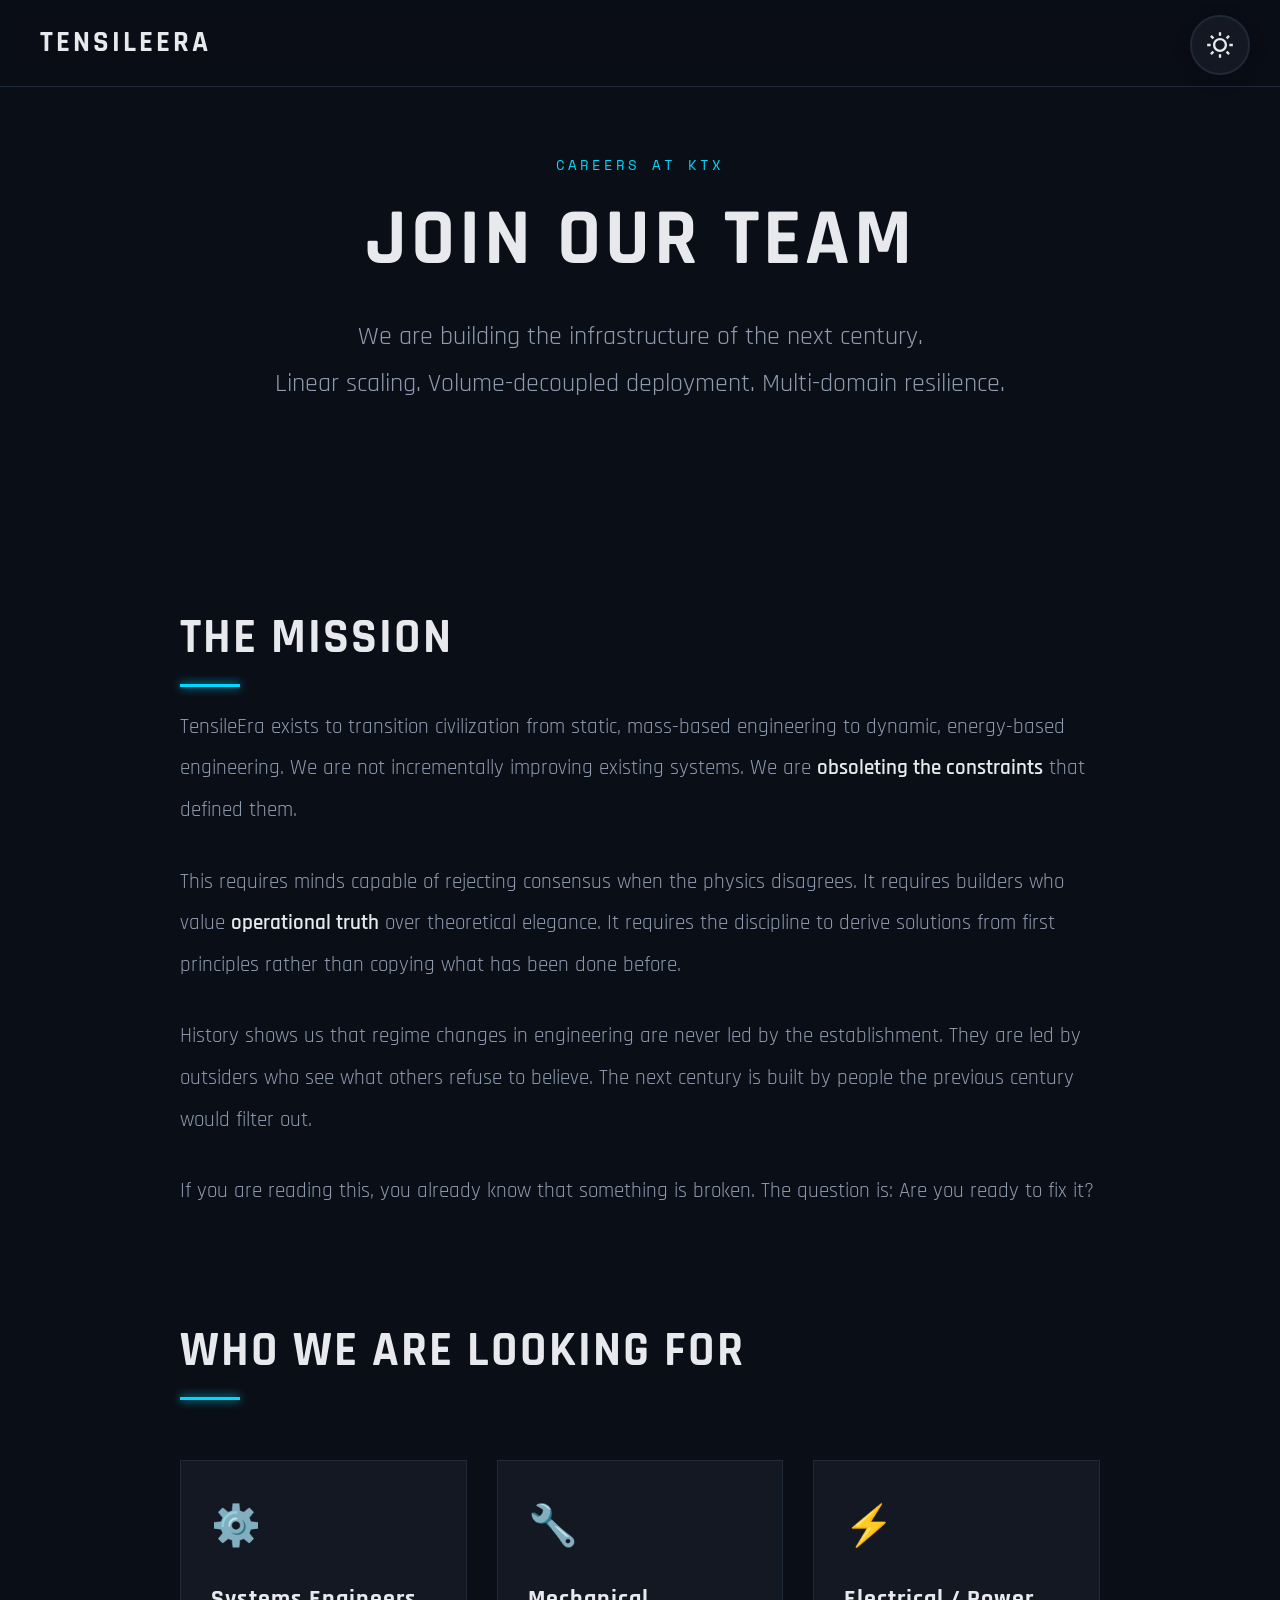
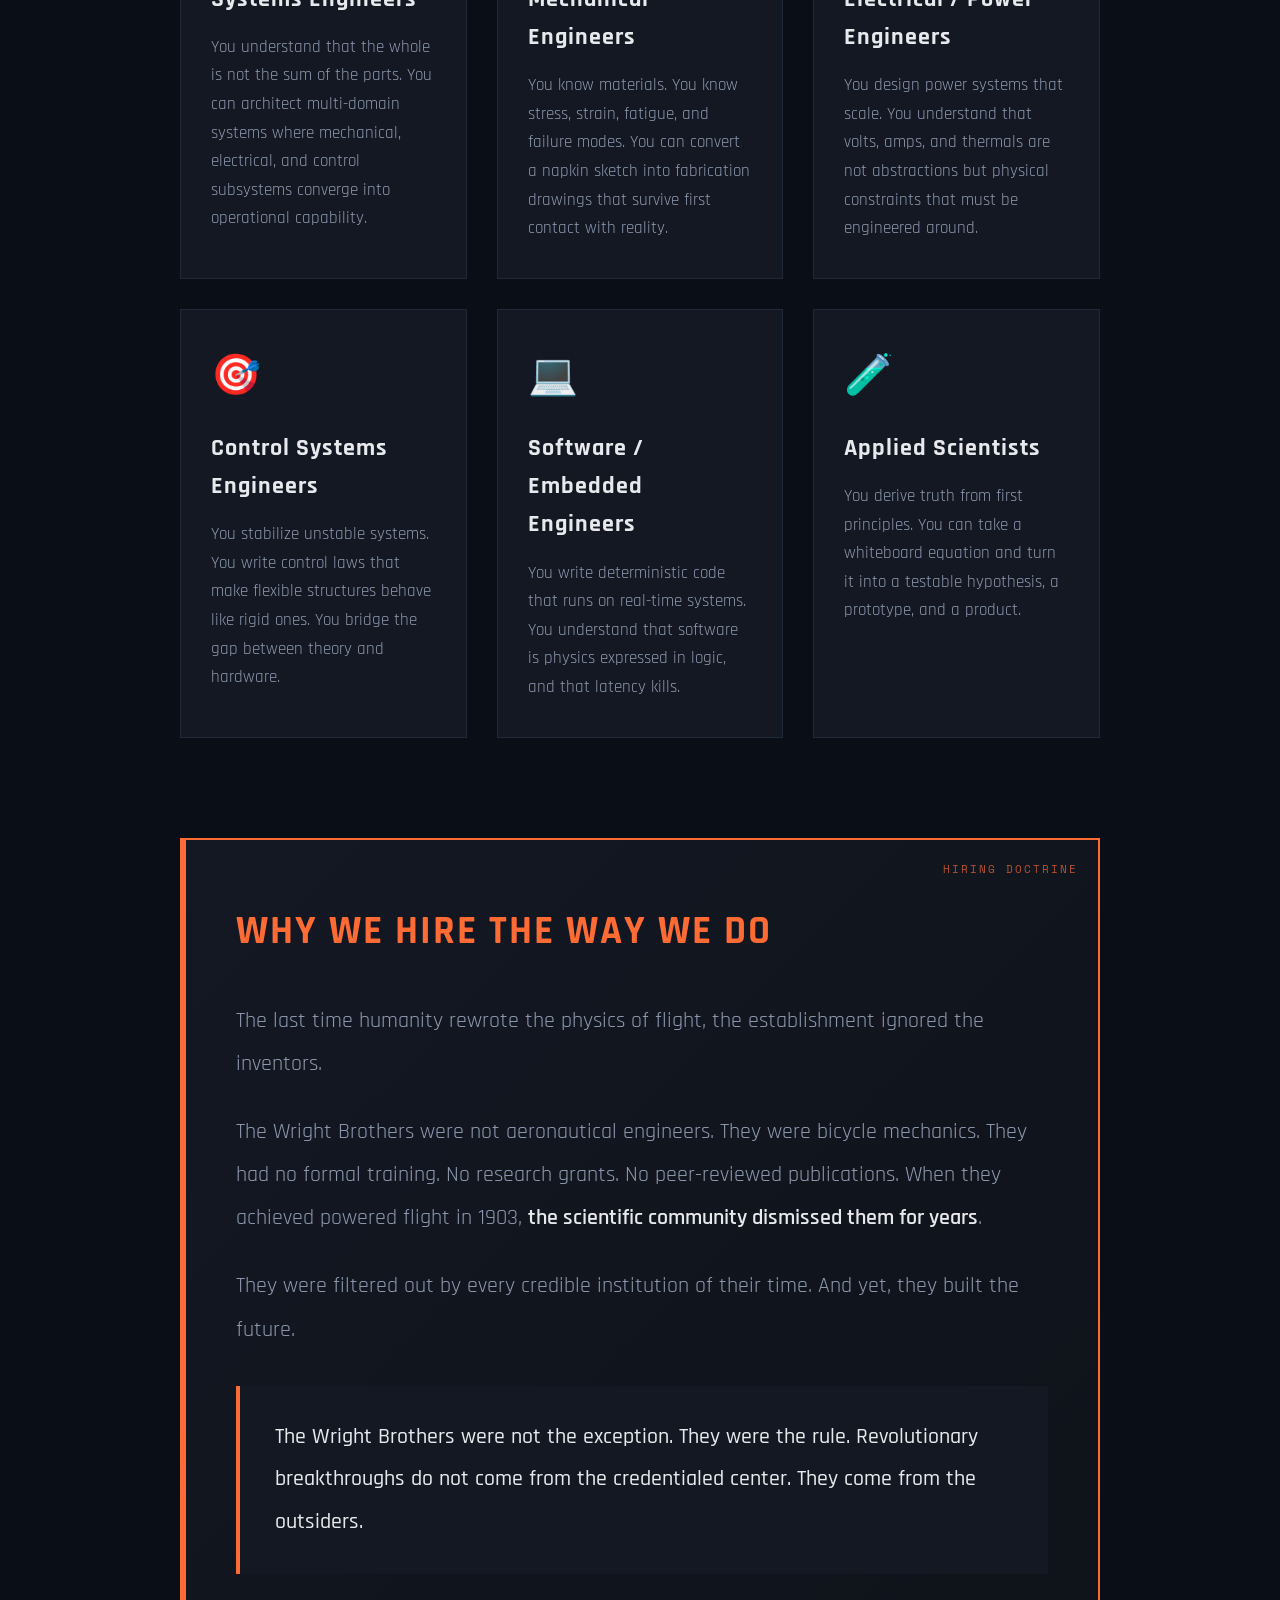
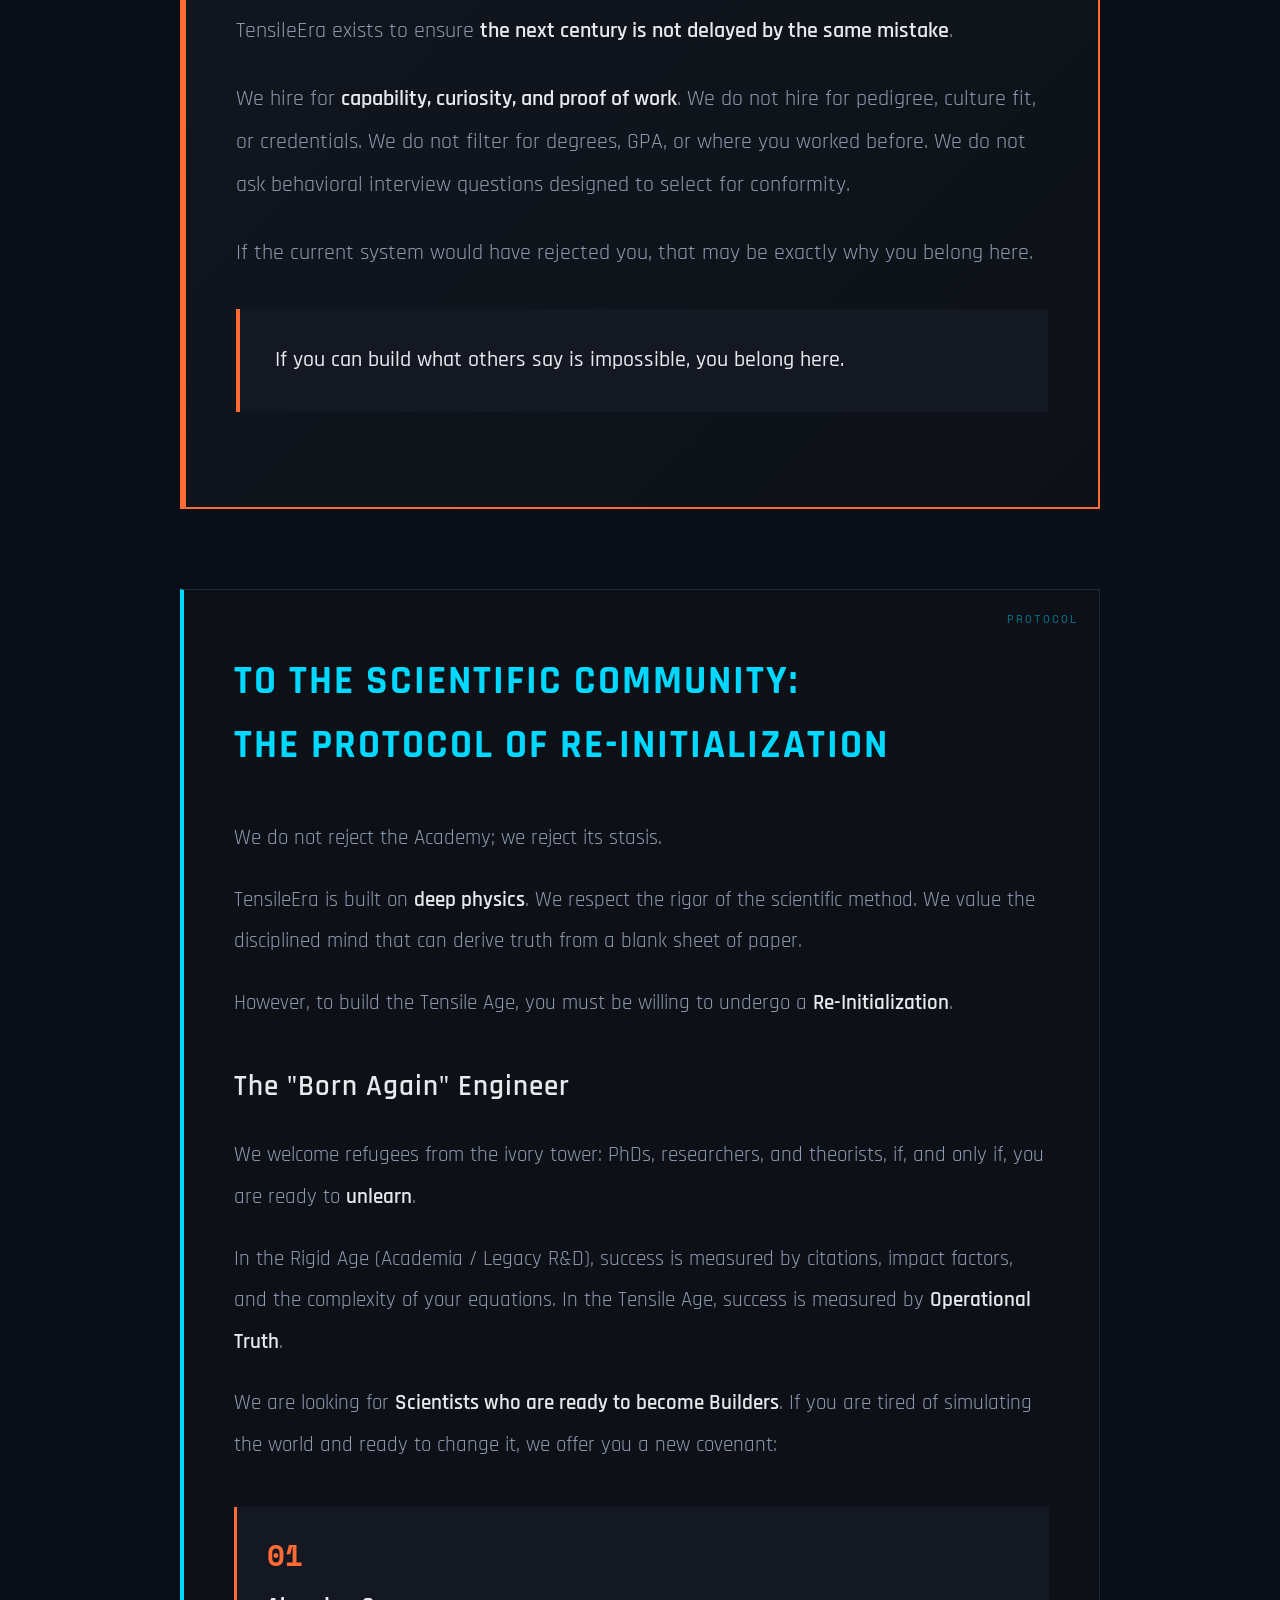
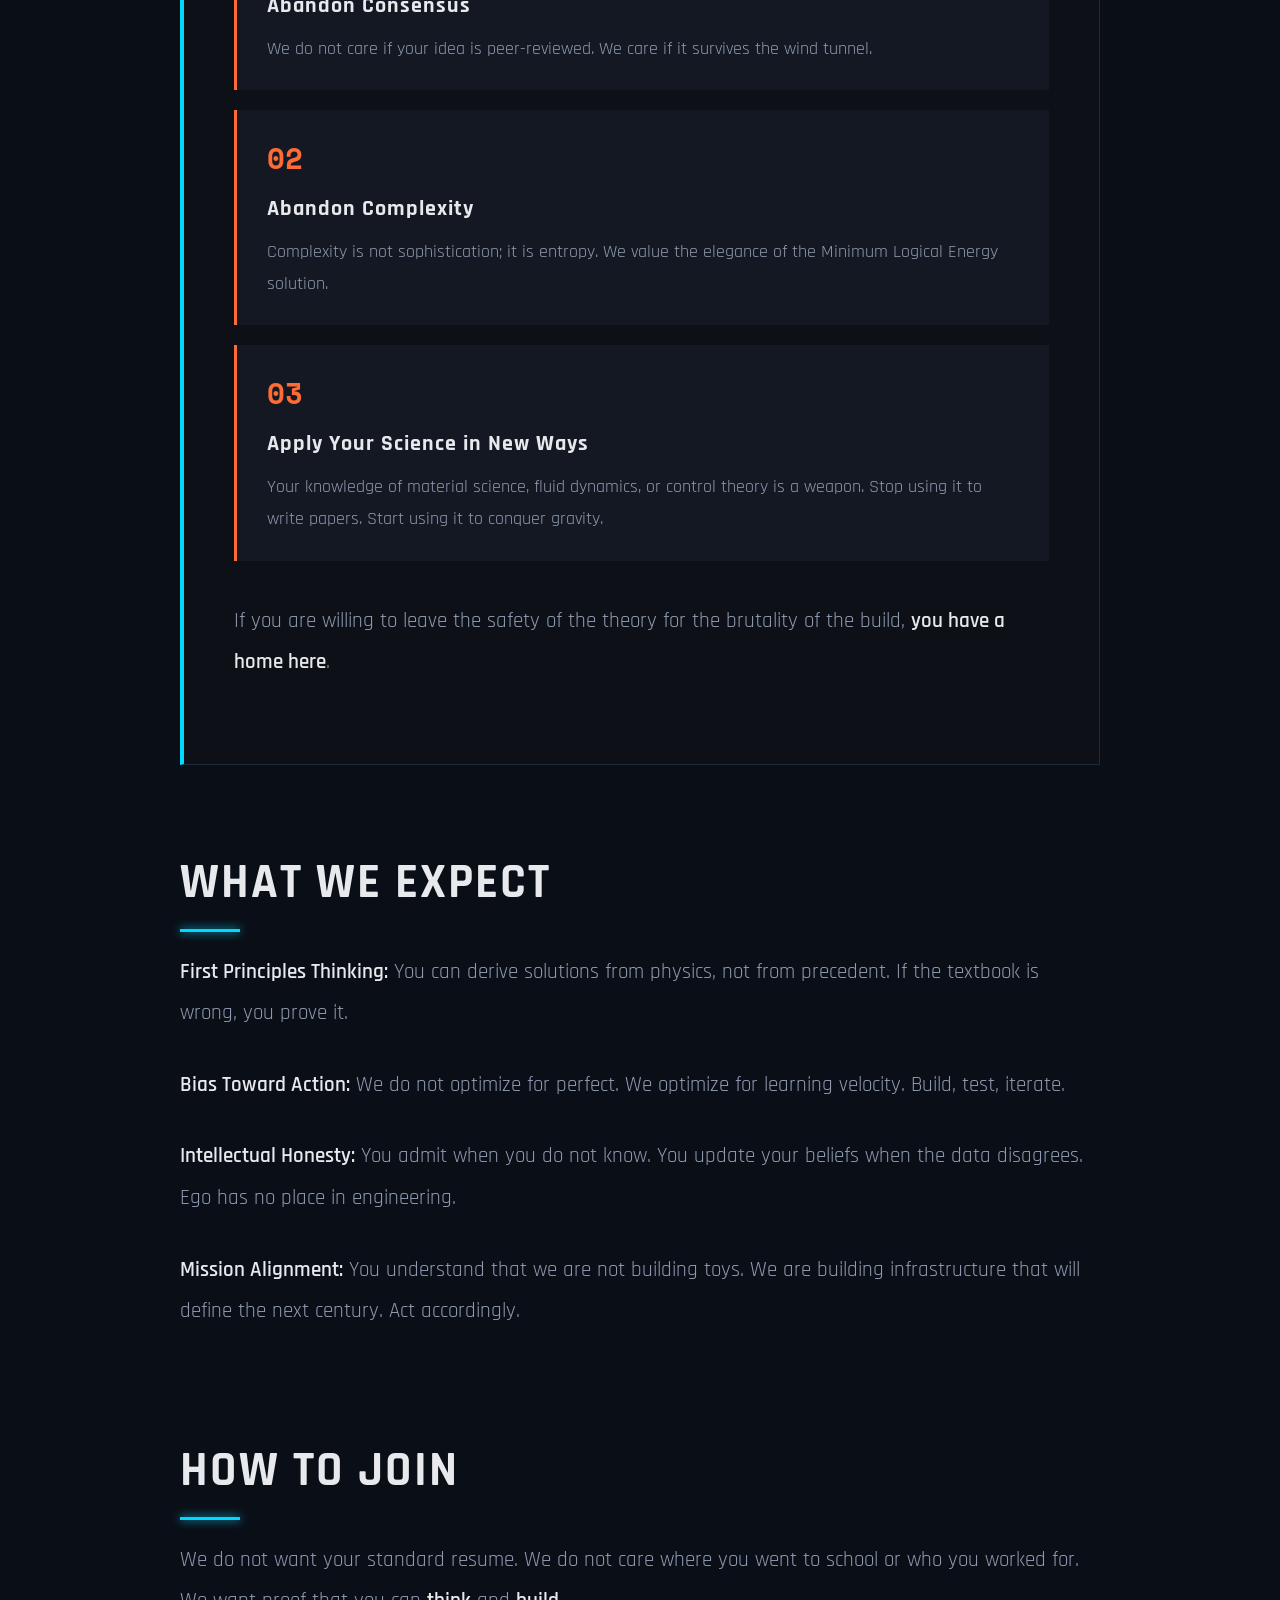
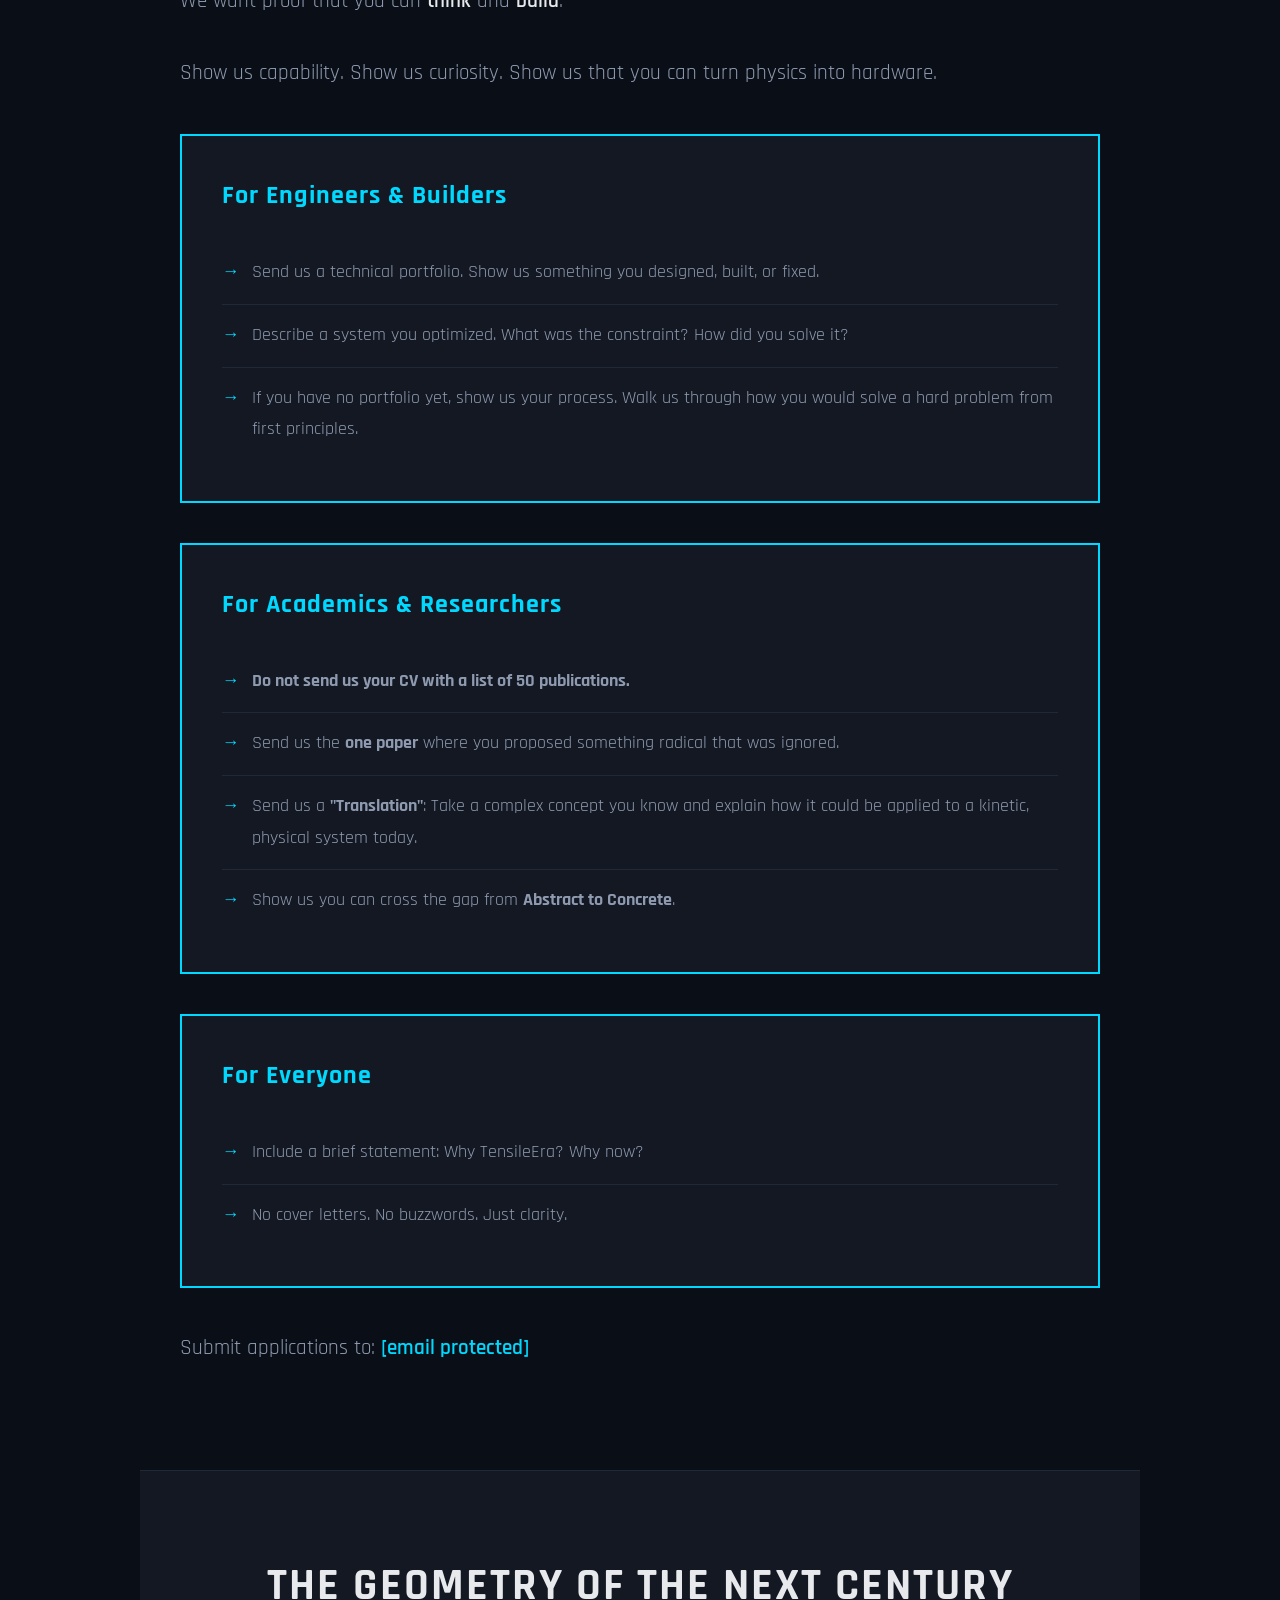
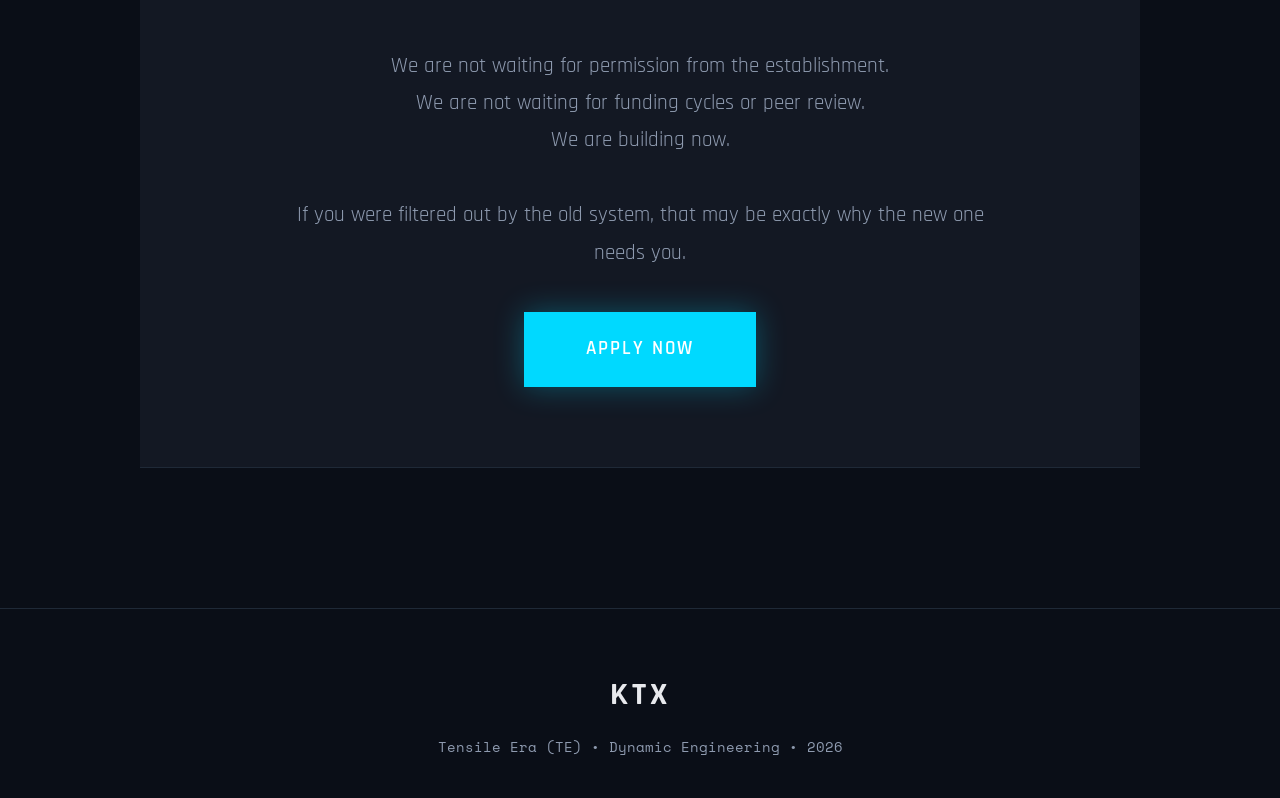
==== join-our-team.html @ 4693c0ae "Add files via upload" ====
<!DOCTYPE html>
<html lang="en">
<head>
    <meta charset="UTF-8">
    <meta name="viewport" content="width=device-width, initial-scale=1.0">
    <title>Join Our Team | TensileEra</title>
    <meta name="description" content="Building the infrastructure of the next century. We are seeking builders, engineers, and scientists ready to transition from theory to execution.">
    <style>
        @import url('https://fonts.googleapis.com/css2?family=Rajdhani:wght@300;400;600;700&family=Space+Mono:wght@400;700&display=swap');
        
        * {
            margin: 0;
            padding: 0;
            box-sizing: border-box;
        }
        
        :root {
            --primary-bg: #0A0E17;
            --secondary-bg: #131823;
            --accent-cyan: #00D9FF;
            --accent-orange: #FF6B35;
            --text-primary: #E8E9ED;
            --text-secondary: #8E9AAF;
            --border-color: #1F2937;
            --highlight-bg: #0D1117;
        }
        
        [data-theme="light"] {
            --primary-bg: #F5F7FA;
            --secondary-bg: #FFFFFF;
            --accent-cyan: #0099CC;
            --accent-orange: #FF6B35;
            --text-primary: #1A1F2E;
            --text-secondary: #4A5568;
            --border-color: #E2E8F0;
            --highlight-bg: #EDF2F7;
        }
        
        body {
            background: var(--primary-bg);
            color: var(--text-primary);
            font-family: 'Rajdhani', sans-serif;
            line-height: 1.6;
            overflow-x: hidden;
            transition: background-color 0.3s ease, color 0.3s ease;
        }
        
        /* Theme Toggle Button */
        .theme-toggle {
            position: fixed;
            top: 15px;
            right: 30px;
            z-index: 10000;
            width: 60px;
            height: 60px;
            border-radius: 50%;
            background: var(--secondary-bg);
            border: 2px solid var(--border-color);
            cursor: pointer;
            display: flex;
            align-items: center;
            justify-content: center;
            transition: all 0.3s ease;
            box-shadow: 0 4px 20px rgba(0, 0, 0, 0.1);
        }
        
        .theme-toggle:hover {
            transform: scale(1.1) rotate(15deg);
            border-color: var(--accent-cyan);
            box-shadow: 0 6px 30px rgba(0, 217, 255, 0.3);
        }
        
        .theme-toggle svg {
            width: 28px;
            height: 28px;
            fill: var(--text-primary);
            transition: all 0.3s ease;
        }
        
        .theme-icon {
            position: absolute;
            transition: opacity 0.3s ease, transform 0.3s ease;
        }
        
        .theme-icon.hidden {
            opacity: 0;
            transform: scale(0) rotate(180deg);
        }
        
        /* Navigation */
        .nav {
            position: fixed;
            top: 0;
            left: 0;
            right: 0;
            background: rgba(10, 14, 23, 0.9);
            backdrop-filter: blur(10px);
            border-bottom: 1px solid var(--border-color);
            padding: 20px 40px;
            z-index: 999;
            transition: background 0.3s ease;
        }
        
        [data-theme="light"] .nav {
            background: rgba(255, 255, 255, 0.9);
        }
        
        .nav-content {
            max-width: 1200px;
            margin: 0 auto;
            display: flex;
            justify-content: space-between;
            align-items: center;
        }
        
        .nav-brand {
            font-size: 1.8rem;
            font-weight: 700;
            letter-spacing: 3px;
            color: var(--text-primary);
            text-decoration: none;
        }
        
        .nav-link {
            color: var(--text-secondary);
            text-decoration: none;
            font-size: 1rem;
            letter-spacing: 1px;
            transition: color 0.3s ease;
        }
        
        .nav-link:hover {
            color: var(--accent-cyan);
        }
        
        /* Hero Section */
        .hero {
            position: relative;
            min-height: 60vh;
            display: flex;
            flex-direction: column;
            justify-content: center;
            align-items: center;
            padding: 140px 40px 80px;
            text-align: center;
        }
        
        .hero-label {
            font-family: 'Space Mono', monospace;
            font-size: 0.9rem;
            color: var(--accent-cyan);
            letter-spacing: 3px;
            text-transform: uppercase;
            margin-bottom: 20px;
            animation: fadeIn 1s ease-out;
        }
        
        .hero-title {
            font-size: clamp(3rem, 8vw, 5rem);
            font-weight: 700;
            letter-spacing: 4px;
            margin-bottom: 30px;
            animation: fadeIn 1s ease-out 0.2s both;
            line-height: 1.1;
        }
        
        .hero-subtitle {
            font-size: clamp(1.2rem, 3vw, 1.6rem);
            color: var(--text-secondary);
            max-width: 800px;
            margin: 0 auto 40px;
            animation: fadeIn 1s ease-out 0.4s both;
            line-height: 1.8;
        }
        
        /* Content */
        .content {
            max-width: 1000px;
            margin: 0 auto;
            padding: 60px 40px;
        }
        
        .section {
            margin-bottom: 100px;
        }
        
        .section-title {
            font-size: clamp(2rem, 5vw, 3rem);
            font-weight: 700;
            margin-bottom: 30px;
            letter-spacing: 2px;
            position: relative;
            display: inline-block;
        }
        
        .section-title::after {
            content: '';
            position: absolute;
            bottom: -10px;
            left: 0;
            width: 60px;
            height: 3px;
            background: var(--accent-cyan);
            box-shadow: 0 0 10px var(--accent-cyan);
        }
        
        .section-text {
            font-size: clamp(1.1rem, 2.5vw, 1.3rem);
            line-height: 2;
            color: var(--text-secondary);
            margin-bottom: 30px;
        }
        
        .section-text strong {
            color: var(--text-primary);
            font-weight: 600;
        }
        
        /* Special Section for Scientists */
        .scientist-section {
            background: var(--highlight-bg);
            border: 1px solid var(--border-color);
            border-left: 4px solid var(--accent-cyan);
            padding: 60px 50px;
            margin: 80px 0;
            position: relative;
        }
        
        .scientist-section::before {
            content: 'PROTOCOL';
            position: absolute;
            top: 20px;
            right: 20px;
            font-family: 'Space Mono', monospace;
            font-size: 0.7rem;
            color: var(--accent-cyan);
            letter-spacing: 2px;
            opacity: 0.5;
        }
        
        .scientist-title {
            font-size: clamp(1.8rem, 4vw, 2.5rem);
            font-weight: 700;
            margin-bottom: 40px;
            letter-spacing: 2px;
            color: var(--accent-cyan);
        }
        
        .scientist-subtitle {
            font-size: clamp(1.3rem, 3vw, 1.8rem);
            font-weight: 600;
            margin: 40px 0 25px;
            letter-spacing: 1px;
        }
        
        .scientist-text {
            font-size: clamp(1.1rem, 2.5vw, 1.3rem);
            line-height: 2;
            color: var(--text-secondary);
            margin-bottom: 20px;
        }
        
        .scientist-text strong {
            color: var(--text-primary);
            font-weight: 600;
        }
        
        /* Covenant List */
        .covenant-list {
            list-style: none;
            margin: 40px 0;
            padding: 0;
        }
        
        .covenant-item {
            padding: 25px 30px;
            margin-bottom: 20px;
            background: var(--secondary-bg);
            border-left: 3px solid var(--accent-orange);
            transition: all 0.3s ease;
        }
        
        .covenant-item:hover {
            transform: translateX(10px);
            border-left-width: 5px;
            box-shadow: 0 5px 20px rgba(255, 107, 53, 0.1);
        }
        
        .covenant-number {
            font-family: 'Space Mono', monospace;
            font-size: 1.8rem;
            font-weight: 700;
            color: var(--accent-orange);
            margin-bottom: 10px;
            display: block;
        }
        
        .covenant-title {
            font-size: 1.4rem;
            font-weight: 700;
            margin-bottom: 10px;
            letter-spacing: 1px;
        }
        
        .covenant-text {
            font-size: 1.1rem;
            line-height: 1.8;
            color: var(--text-secondary);
        }
        
        /* Doctrine Section */
        .doctrine-section {
            background: linear-gradient(135deg, var(--secondary-bg) 0%, var(--highlight-bg) 100%);
            border: 2px solid var(--accent-orange);
            border-left: 6px solid var(--accent-orange);
            padding: 60px 50px;
            margin: 80px 0;
            position: relative;
        }
        
        .doctrine-section::before {
            content: 'HIRING DOCTRINE';
            position: absolute;
            top: 20px;
            right: 20px;
            font-family: 'Space Mono', monospace;
            font-size: 0.7rem;
            color: var(--accent-orange);
            letter-spacing: 2px;
            opacity: 0.7;
        }
        
        .doctrine-title {
            font-size: clamp(1.8rem, 4vw, 2.5rem);
            font-weight: 700;
            margin-bottom: 35px;
            letter-spacing: 2px;
            color: var(--accent-orange);
        }
        
        .doctrine-text {
            font-size: clamp(1.15rem, 2.5vw, 1.35rem);
            line-height: 2;
            color: var(--text-secondary);
            margin-bottom: 25px;
        }
        
        .doctrine-text strong {
            color: var(--text-primary);
            font-weight: 600;
        }
        
        .doctrine-highlight {
            background: var(--secondary-bg);
            border-left: 4px solid var(--accent-orange);
            padding: 30px 35px;
            margin: 35px 0;
            font-size: clamp(1.2rem, 2.5vw, 1.4rem);
            line-height: 1.9;
            color: var(--text-primary);
            font-weight: 500;
        }
        
        /* Profile Types */
        .profile-grid {
            display: grid;
            grid-template-columns: repeat(auto-fit, minmax(280px, 1fr));
            gap: 30px;
            margin: 40px 0;
        }
        
        .profile-card {
            background: var(--secondary-bg);
            border: 1px solid var(--border-color);
            padding: 35px 30px;
            transition: all 0.4s ease;
            position: relative;
        }
        
        .profile-card::before {
            content: '';
            position: absolute;
            top: 0;
            left: 0;
            width: 3px;
            height: 0;
            background: var(--accent-cyan);
            transition: height 0.4s ease;
        }
        
        .profile-card:hover::before {
            height: 100%;
        }
        
        .profile-card:hover {
            transform: translateY(-5px);
            border-color: var(--accent-cyan);
            box-shadow: 0 10px 40px rgba(0, 217, 255, 0.1);
        }
        
        .profile-icon {
            font-size: 2.5rem;
            margin-bottom: 20px;
        }
        
        .profile-title {
            font-size: 1.5rem;
            font-weight: 700;
            margin-bottom: 15px;
            letter-spacing: 1px;
        }
        
        .profile-description {
            font-size: 1.05rem;
            line-height: 1.7;
            color: var(--text-secondary);
        }
        
        /* Application Instructions */
        .application-box {
            background: var(--secondary-bg);
            border: 2px solid var(--accent-cyan);
            padding: 40px;
            margin: 40px 0;
        }
        
        .application-title {
            font-size: 1.6rem;
            font-weight: 700;
            color: var(--accent-cyan);
            margin-bottom: 25px;
            letter-spacing: 1px;
        }
        
        .application-list {
            list-style: none;
            margin: 0;
            padding: 0;
        }
        
        .application-list li {
            padding: 15px 0 15px 30px;
            border-bottom: 1px solid var(--border-color);
            font-size: 1.1rem;
            line-height: 1.8;
            color: var(--text-secondary);
            position: relative;
        }
        
        .application-list li::before {
            content: '→';
            position: absolute;
            left: 0;
            color: var(--accent-cyan);
            font-weight: 700;
        }
        
        .application-list li:last-child {
            border-bottom: none;
        }
        
        /* CTA Section */
        .cta-section {
            text-align: center;
            padding: 80px 40px;
            background: var(--secondary-bg);
            border-top: 1px solid var(--border-color);
            border-bottom: 1px solid var(--border-color);
            margin: 80px -40px;
        }
        
        .cta-title {
            font-size: clamp(2rem, 5vw, 2.8rem);
            font-weight: 700;
            margin-bottom: 25px;
            letter-spacing: 2px;
        }
        
        .cta-text {
            font-size: clamp(1.1rem, 2.5vw, 1.3rem);
            color: var(--text-secondary);
            margin-bottom: 40px;
            max-width: 700px;
            margin-left: auto;
            margin-right: auto;
            line-height: 1.8;
        }
        
        .cta-button {
            display: inline-block;
            padding: 20px 60px;
            font-size: 1.2rem;
            font-weight: 600;
            color: #FFFFFF;
            background: var(--accent-cyan);
            text-decoration: none;
            letter-spacing: 2px;
            text-transform: uppercase;
            transition: all 0.3s ease;
            border: 2px solid var(--accent-cyan);
            box-shadow: 0 0 30px rgba(0, 217, 255, 0.3);
        }
        
        .cta-button:hover {
            background: transparent;
            color: var(--accent-cyan);
            box-shadow: 0 0 50px rgba(0, 217, 255, 0.5);
            transform: translateY(-3px);
        }
        
        .email-link {
            color: var(--accent-cyan);
            text-decoration: none;
            font-weight: 600;
            transition: all 0.3s ease;
        }
        
        .email-link:hover {
            text-decoration: underline;
        }
        
        /* Footer */
        .footer {
            text-align: center;
            padding: 60px 40px 40px;
            border-top: 1px solid var(--border-color);
        }
        
        .footer-brand {
            font-size: 2rem;
            font-weight: 700;
            letter-spacing: 4px;
            margin-bottom: 15px;
        }
        
        .footer-note {
            font-family: 'Space Mono', monospace;
            font-size: 0.9rem;
            color: var(--text-secondary);
        }
        
        /* Responsive */
        @media (max-width: 768px) {
            .theme-toggle {
                width: 50px;
                height: 50px;
                top: 20px;
                right: 20px;
            }
            
            .theme-toggle svg {
                width: 24px;
                height: 24px;
            }
            
            .nav {
                padding: 15px 20px;
            }
            
            .nav-brand {
                font-size: 1.4rem;
            }
            
            .hero {
                padding: 120px 20px 60px;
            }
            
            .content {
                padding: 40px 20px;
            }
            
            .scientist-section {
                padding: 40px 25px;
                margin: 60px -20px;
            }
            
            .doctrine-section {
                padding: 40px 25px;
                margin: 60px -20px;
            }
            
            .cta-section {
                padding: 60px 20px;
                margin: 60px -20px;
            }
            
            .application-box {
                padding: 30px 20px;
            }
            
            .profile-grid {
                grid-template-columns: 1fr;
            }
        }
        
        /* Animations */
        @keyframes fadeIn {
            from {
                opacity: 0;
                transform: translateY(20px);
            }
            to {
                opacity: 1;
                transform: translateY(0);
            }
        }
    </style>
</head>
<body>
    <!-- Theme Toggle Button -->
    <button class="theme-toggle" id="themeToggle" aria-label="Toggle theme">
        <svg class="theme-icon sun-icon" xmlns="http://www.w3.org/2000/svg" viewBox="0 0 24 24">
            <path d="M12 18C8.68629 18 6 15.3137 6 12C6 8.68629 8.68629 6 12 6C15.3137 6 18 8.68629 18 12C18 15.3137 15.3137 18 12 18ZM12 16C14.2091 16 16 14.2091 16 12C16 9.79086 14.2091 8 12 8C9.79086 8 8 9.79086 8 12C8 14.2091 9.79086 16 12 16ZM11 1H13V4H11V1ZM11 20H13V23H11V20ZM3.51472 4.92893L4.92893 3.51472L7.05025 5.63604L5.63604 7.05025L3.51472 4.92893ZM16.9497 18.364L18.364 16.9497L20.4853 19.0711L19.0711 20.4853L16.9497 18.364ZM19.0711 3.51472L20.4853 4.92893L18.364 7.05025L16.9497 5.63604L19.0711 3.51472ZM5.63604 16.9497L7.05025 18.364L4.92893 20.4853L3.51472 19.0711L5.63604 16.9497ZM23 11V13H20V11H23ZM4 11V13H1V11H4Z"/>
        </svg>
        <svg class="theme-icon moon-icon hidden" xmlns="http://www.w3.org/2000/svg" viewBox="0 0 24 24">
            <path d="M10 7C10 10.866 13.134 14 17 14C18.9584 14 20.729 13.1957 21.9995 11.8995C22 11.933 22 11.9665 22 12C22 17.5228 17.5228 22 12 22C6.47715 22 2 17.5228 2 12C2 6.47715 6.47715 2 12 2C12.0335 2 12.067 2 12.1005 2.00049C10.8043 3.27098 10 5.04157 10 7ZM4 12C4 16.4183 7.58172 20 12 20C15.0583 20 17.7158 18.2839 19.062 15.7621C18.3945 15.9187 17.7035 16 17 16C12.0294 16 8 11.9706 8 7C8 6.29648 8.08133 5.60547 8.2379 4.938C5.71611 6.28423 4 8.9417 4 12Z"/>
        </svg>
    </button>

    <!-- Navigation -->
    <nav class="nav">
        <div class="nav-content">
            <a href="index.html" class="nav-brand">TENSILEERA</a>
            <a href="index.html" class="nav-link">Home</a>
        </div>
    </nav>

    <!-- Hero Section -->
    <section class="hero">
        <div class="hero-label">CAREERS AT KTX</div>
        <h1 class="hero-title">JOIN OUR TEAM</h1>
        <p class="hero-subtitle">
            We are building the infrastructure of the next century.<br>
            Linear scaling. Volume-decoupled deployment. Multi-domain resilience.
        </p>
    </section>

    <!-- Main Content -->
    <div class="content">
        <!-- Mission Section -->
        <section class="section">
            <h2 class="section-title">THE MISSION</h2>
            <p class="section-text">
                TensileEra exists to transition civilization from static, mass-based engineering to dynamic, energy-based engineering. We are not incrementally improving existing systems. We are <strong>obsoleting the constraints</strong> that defined them.
            </p>
            <p class="section-text">
                This requires minds capable of rejecting consensus when the physics disagrees. It requires builders who value <strong>operational truth</strong> over theoretical elegance. It requires the discipline to derive solutions from first principles rather than copying what has been done before.
            </p>
            <p class="section-text">
                History shows us that regime changes in engineering are never led by the establishment. They are led by outsiders who see what others refuse to believe. The next century is built by people the previous century would filter out.
            </p>
            <p class="section-text">
                If you are reading this, you already know that something is broken. The question is: Are you ready to fix it?
            </p>
        </section>

        <!-- Who We Are Looking For -->
        <section class="section">
            <h2 class="section-title">WHO WE ARE LOOKING FOR</h2>
            
            <div class="profile-grid">
                <div class="profile-card">
                    <div class="profile-icon">⚙️</div>
                    <h3 class="profile-title">Systems Engineers</h3>
                    <p class="profile-description">
                        You understand that the whole is not the sum of the parts. You can architect multi-domain systems where mechanical, electrical, and control subsystems converge into operational capability.
                    </p>
                </div>
                
                <div class="profile-card">
                    <div class="profile-icon">🔧</div>
                    <h3 class="profile-title">Mechanical Engineers</h3>
                    <p class="profile-description">
                        You know materials. You know stress, strain, fatigue, and failure modes. You can convert a napkin sketch into fabrication drawings that survive first contact with reality.
                    </p>
                </div>
                
                <div class="profile-card">
                    <div class="profile-icon">⚡</div>
                    <h3 class="profile-title">Electrical / Power Engineers</h3>
                    <p class="profile-description">
                        You design power systems that scale. You understand that volts, amps, and thermals are not abstractions but physical constraints that must be engineered around.
                    </p>
                </div>
                
                <div class="profile-card">
                    <div class="profile-icon">🎯</div>
                    <h3 class="profile-title">Control Systems Engineers</h3>
                    <p class="profile-description">
                        You stabilize unstable systems. You write control laws that make flexible structures behave like rigid ones. You bridge the gap between theory and hardware.
                    </p>
                </div>
                
                <div class="profile-card">
                    <div class="profile-icon">💻</div>
                    <h3 class="profile-title">Software / Embedded Engineers</h3>
                    <p class="profile-description">
                        You write deterministic code that runs on real-time systems. You understand that software is physics expressed in logic, and that latency kills.
                    </p>
                </div>
                
                <div class="profile-card">
                    <div class="profile-icon">🧪</div>
                    <h3 class="profile-title">Applied Scientists</h3>
                    <p class="profile-description">
                        You derive truth from first principles. You can take a whiteboard equation and turn it into a testable hypothesis, a prototype, and a product.
                    </p>
                </div>
            </div>
        </section>

        <!-- DOCTRINE SECTION: Why We Hire the Way We Do -->
        <section class="doctrine-section">
            <h2 class="doctrine-title">WHY WE HIRE THE WAY WE DO</h2>
            
            <p class="doctrine-text">
                The last time humanity rewrote the physics of flight, the establishment ignored the inventors.
            </p>
            
            <p class="doctrine-text">
                The Wright Brothers were not aeronautical engineers. They were bicycle mechanics. They had no formal training. No research grants. No peer-reviewed publications. When they achieved powered flight in 1903, <strong>the scientific community dismissed them for years</strong>.
            </p>
            
            <p class="doctrine-text">
                They were filtered out by every credible institution of their time. And yet, they built the future.
            </p>
            
            <div class="doctrine-highlight">
                The Wright Brothers were not the exception. They were the rule. Revolutionary breakthroughs do not come from the credentialed center. They come from the outsiders.
            </div>
            
            <p class="doctrine-text">
                TensileEra exists to ensure <strong>the next century is not delayed by the same mistake</strong>.
            </p>
            
            <p class="doctrine-text">
                We hire for <strong>capability, curiosity, and proof of work</strong>. We do not hire for pedigree, culture fit, or credentials. We do not filter for degrees, GPA, or where you worked before. We do not ask behavioral interview questions designed to select for conformity.
            </p>
            
            <p class="doctrine-text">
                If the current system would have rejected you, that may be exactly why you belong here.
            </p>
            
            <div class="doctrine-highlight">
                If you can build what others say is impossible, you belong here.
            </div>
        </section>

        <!-- SPECIAL SECTION: To the Scientific Community -->
        <section class="scientist-section">
            <h2 class="scientist-title">TO THE SCIENTIFIC COMMUNITY:<br>THE PROTOCOL OF RE-INITIALIZATION</h2>
            
            <p class="scientist-text">
                We do not reject the Academy; we reject its stasis.
            </p>
            
            <p class="scientist-text">
                TensileEra is built on <strong>deep physics</strong>. We respect the rigor of the scientific method. We value the disciplined mind that can derive truth from a blank sheet of paper.
            </p>
            
            <p class="scientist-text">
                However, to build the Tensile Age, you must be willing to undergo a <strong>Re-Initialization</strong>.
            </p>
            
            <h3 class="scientist-subtitle">The "Born Again" Engineer</h3>
            
            <p class="scientist-text">
                We welcome refugees from the ivory tower: PhDs, researchers, and theorists, if, and only if, you are ready to <strong>unlearn</strong>.
            </p>
            
            <p class="scientist-text">
                In the Rigid Age (Academia / Legacy R&D), success is measured by citations, impact factors, and the complexity of your equations. In the Tensile Age, success is measured by <strong>Operational Truth</strong>.
            </p>
            
            <p class="scientist-text">
                We are looking for <strong>Scientists who are ready to become Builders</strong>. If you are tired of simulating the world and ready to change it, we offer you a new covenant:
            </p>
            
            <ul class="covenant-list">
                <li class="covenant-item">
                    <span class="covenant-number">01</span>
                    <div class="covenant-title">Abandon Consensus</div>
                    <div class="covenant-text">
                        We do not care if your idea is peer-reviewed. We care if it survives the wind tunnel.
                    </div>
                </li>
                
                <li class="covenant-item">
                    <span class="covenant-number">02</span>
                    <div class="covenant-title">Abandon Complexity</div>
                    <div class="covenant-text">
                        Complexity is not sophistication; it is entropy. We value the elegance of the Minimum Logical Energy solution.
                    </div>
                </li>
                
                <li class="covenant-item">
                    <span class="covenant-number">03</span>
                    <div class="covenant-title">Apply Your Science in New Ways</div>
                    <div class="covenant-text">
                        Your knowledge of material science, fluid dynamics, or control theory is a weapon. Stop using it to write papers. Start using it to conquer gravity.
                    </div>
                </li>
            </ul>
            
            <p class="scientist-text">
                If you are willing to leave the safety of the theory for the brutality of the build, <strong>you have a home here</strong>.
            </p>
        </section>

        <!-- What We Expect -->
        <section class="section">
            <h2 class="section-title">WHAT WE EXPECT</h2>
            <p class="section-text">
                <strong>First Principles Thinking:</strong> You can derive solutions from physics, not from precedent. If the textbook is wrong, you prove it.
            </p>
            <p class="section-text">
                <strong>Bias Toward Action:</strong> We do not optimize for perfect. We optimize for learning velocity. Build, test, iterate.
            </p>
            <p class="section-text">
                <strong>Intellectual Honesty:</strong> You admit when you do not know. You update your beliefs when the data disagrees. Ego has no place in engineering.
            </p>
            <p class="section-text">
                <strong>Mission Alignment:</strong> You understand that we are not building toys. We are building infrastructure that will define the next century. Act accordingly.
            </p>
        </section>

        <!-- How to Join -->
        <section class="section">
            <h2 class="section-title">HOW TO JOIN</h2>
            <p class="section-text">
                We do not want your standard resume. We do not care where you went to school or who you worked for. We want proof that you can <strong>think</strong> and <strong>build</strong>.
            </p>
            <p class="section-text">
                Show us capability. Show us curiosity. Show us that you can turn physics into hardware.
            </p>
            
            <div class="application-box">
                <h3 class="application-title">For Engineers & Builders</h3>
                <ul class="application-list">
                    <li>Send us a technical portfolio. Show us something you designed, built, or fixed.</li>
                    <li>Describe a system you optimized. What was the constraint? How did you solve it?</li>
                    <li>If you have no portfolio yet, show us your process. Walk us through how you would solve a hard problem from first principles.</li>
                </ul>
            </div>
            
            <div class="application-box">
                <h3 class="application-title">For Academics & Researchers</h3>
                <ul class="application-list">
                    <li><strong>Do not send us your CV with a list of 50 publications.</strong></li>
                    <li>Send us the <strong>one paper</strong> where you proposed something radical that was ignored.</li>
                    <li>Send us a <strong>"Translation"</strong>: Take a complex concept you know and explain how it could be applied to a kinetic, physical system today.</li>
                    <li>Show us you can cross the gap from <strong>Abstract to Concrete</strong>.</li>
                </ul>
            </div>
            
            <div class="application-box">
                <h3 class="application-title">For Everyone</h3>
                <ul class="application-list">
                    <li>Include a brief statement: Why TensileEra? Why now?</li>
                    <li>No cover letters. No buzzwords. Just clarity.</li>
                </ul>
            </div>
            
            <p class="section-text" style="margin-top: 40px;">
                Submit applications to: <a href="/cdn-cgi/l/email-protection#294a485b4c4c5b5a695d4c475a40454c4c5b48074a4644" class="email-link"><span class="__cf_email__" data-cfemail="ed8e8c9f88889f9ead9988839e848188889f8cc38e8280">[email&#160;protected]</span></a>
            </p>
        </section>

        <!-- CTA Section -->
        <div class="cta-section">
            <h2 class="cta-title">THE GEOMETRY OF THE NEXT CENTURY</h2>
            <p class="cta-text">
                We are not waiting for permission from the establishment.<br>
                We are not waiting for funding cycles or peer review.<br>
                We are building now.<br><br>
                If you were filtered out by the old system, that may be exactly why the new one needs you.
            </p>
            <a href="/cdn-cgi/l/email-protection#53303221363621201327363d203a3f363621327d303c3e" class="cta-button">Apply Now</a>
        </div>
    </div>

    <!-- Footer -->
    <footer class="footer">
        <div class="footer-brand">KTX</div>
        <div class="footer-note">Tensile Era (TE) • Dynamic Engineering • 2026</div>
    </footer>

    <!-- Scripts -->
    <script>
        // Theme Toggle Functionality
        const themeToggle = document.getElementById('themeToggle');
        const html = document.documentElement;
        const sunIcon = document.querySelector('.sun-icon');
        const moonIcon = document.querySelector('.moon-icon');
        
        // Check for saved theme preference or default to dark
        const currentTheme = localStorage.getItem('theme') || 'dark';
        html.setAttribute('data-theme', currentTheme);
        
        // Update icon visibility based on current theme
        if (currentTheme === 'light') {
            sunIcon.classList.add('hidden');
            moonIcon.classList.remove('hidden');
        }
        
        themeToggle.addEventListener('click', () => {
            const currentTheme = html.getAttribute('data-theme');
            const newTheme = currentTheme === 'dark' ? 'light' : 'dark';
            
            html.setAttribute('data-theme', newTheme);
            localStorage.setItem('theme', newTheme);
            
            // Toggle icons
            sunIcon.classList.toggle('hidden');
            moonIcon.classList.toggle('hidden');
        });
    </script>
</body>
</html>
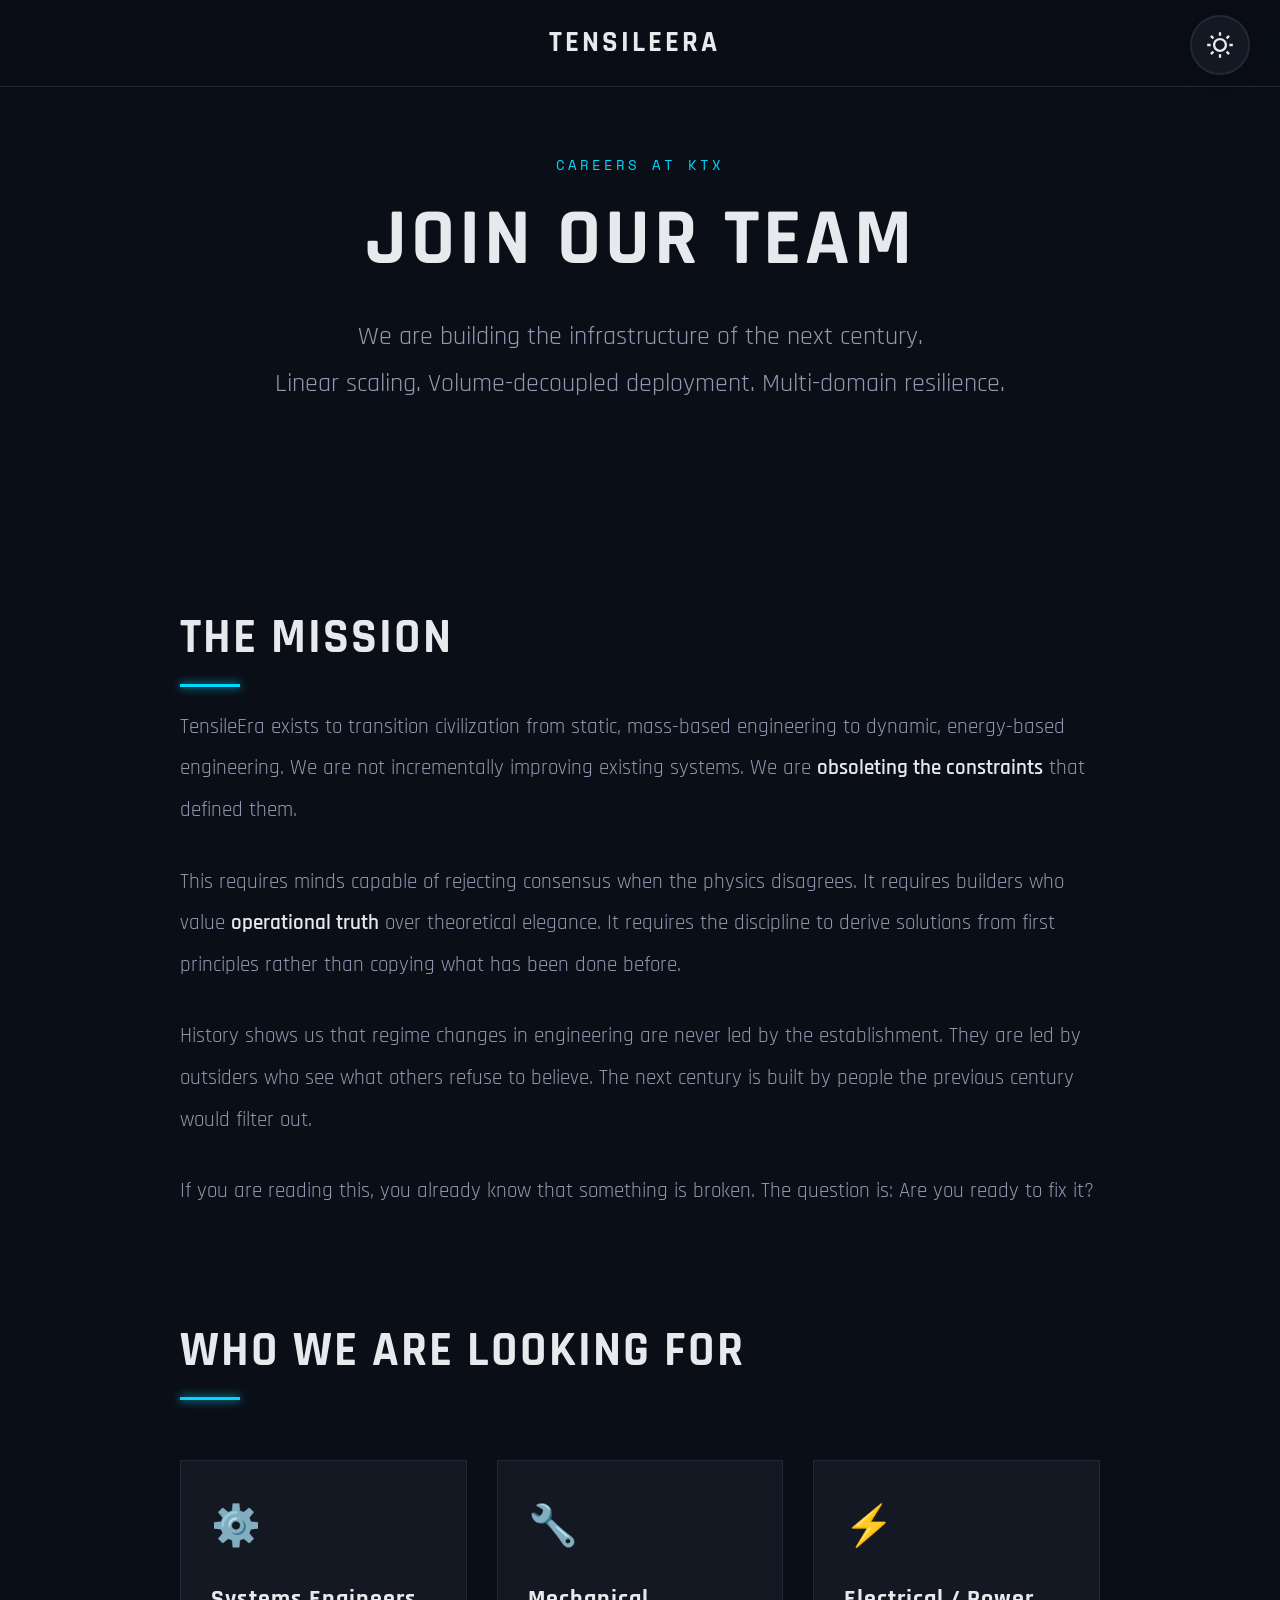
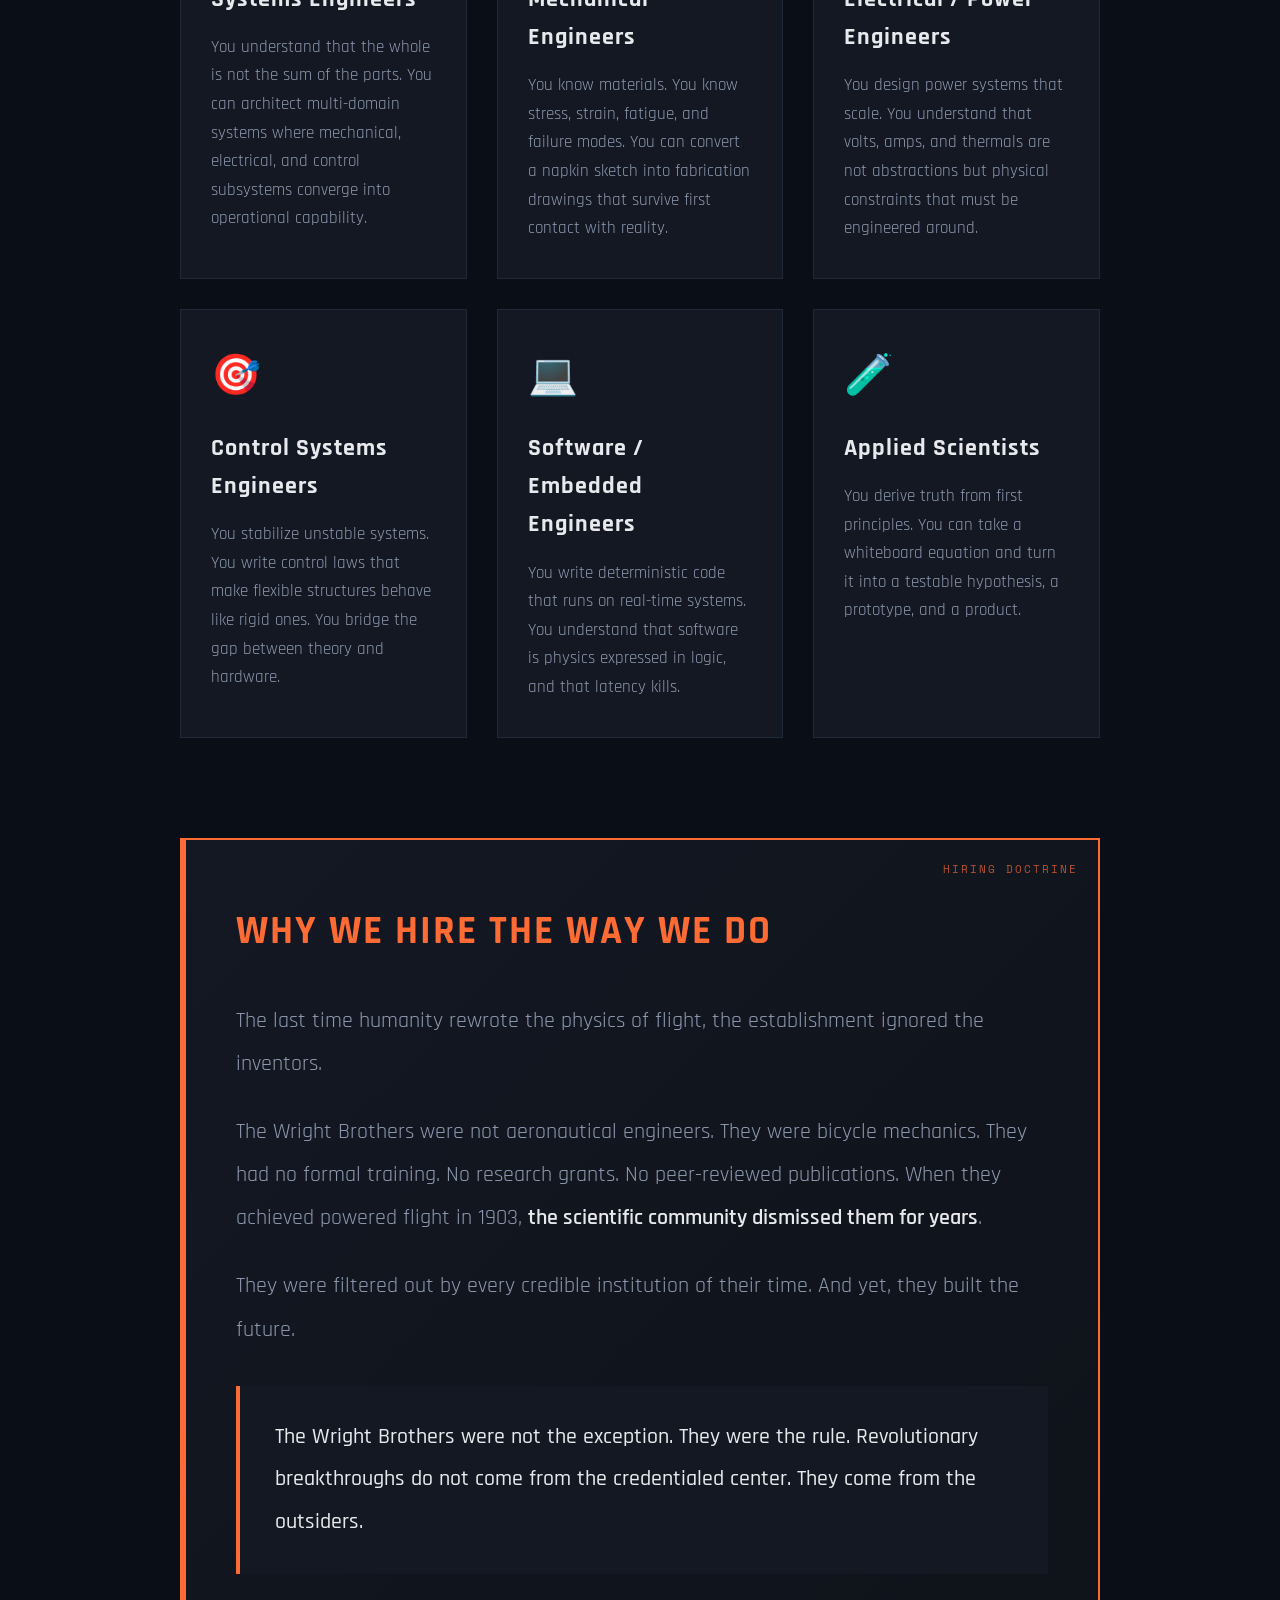
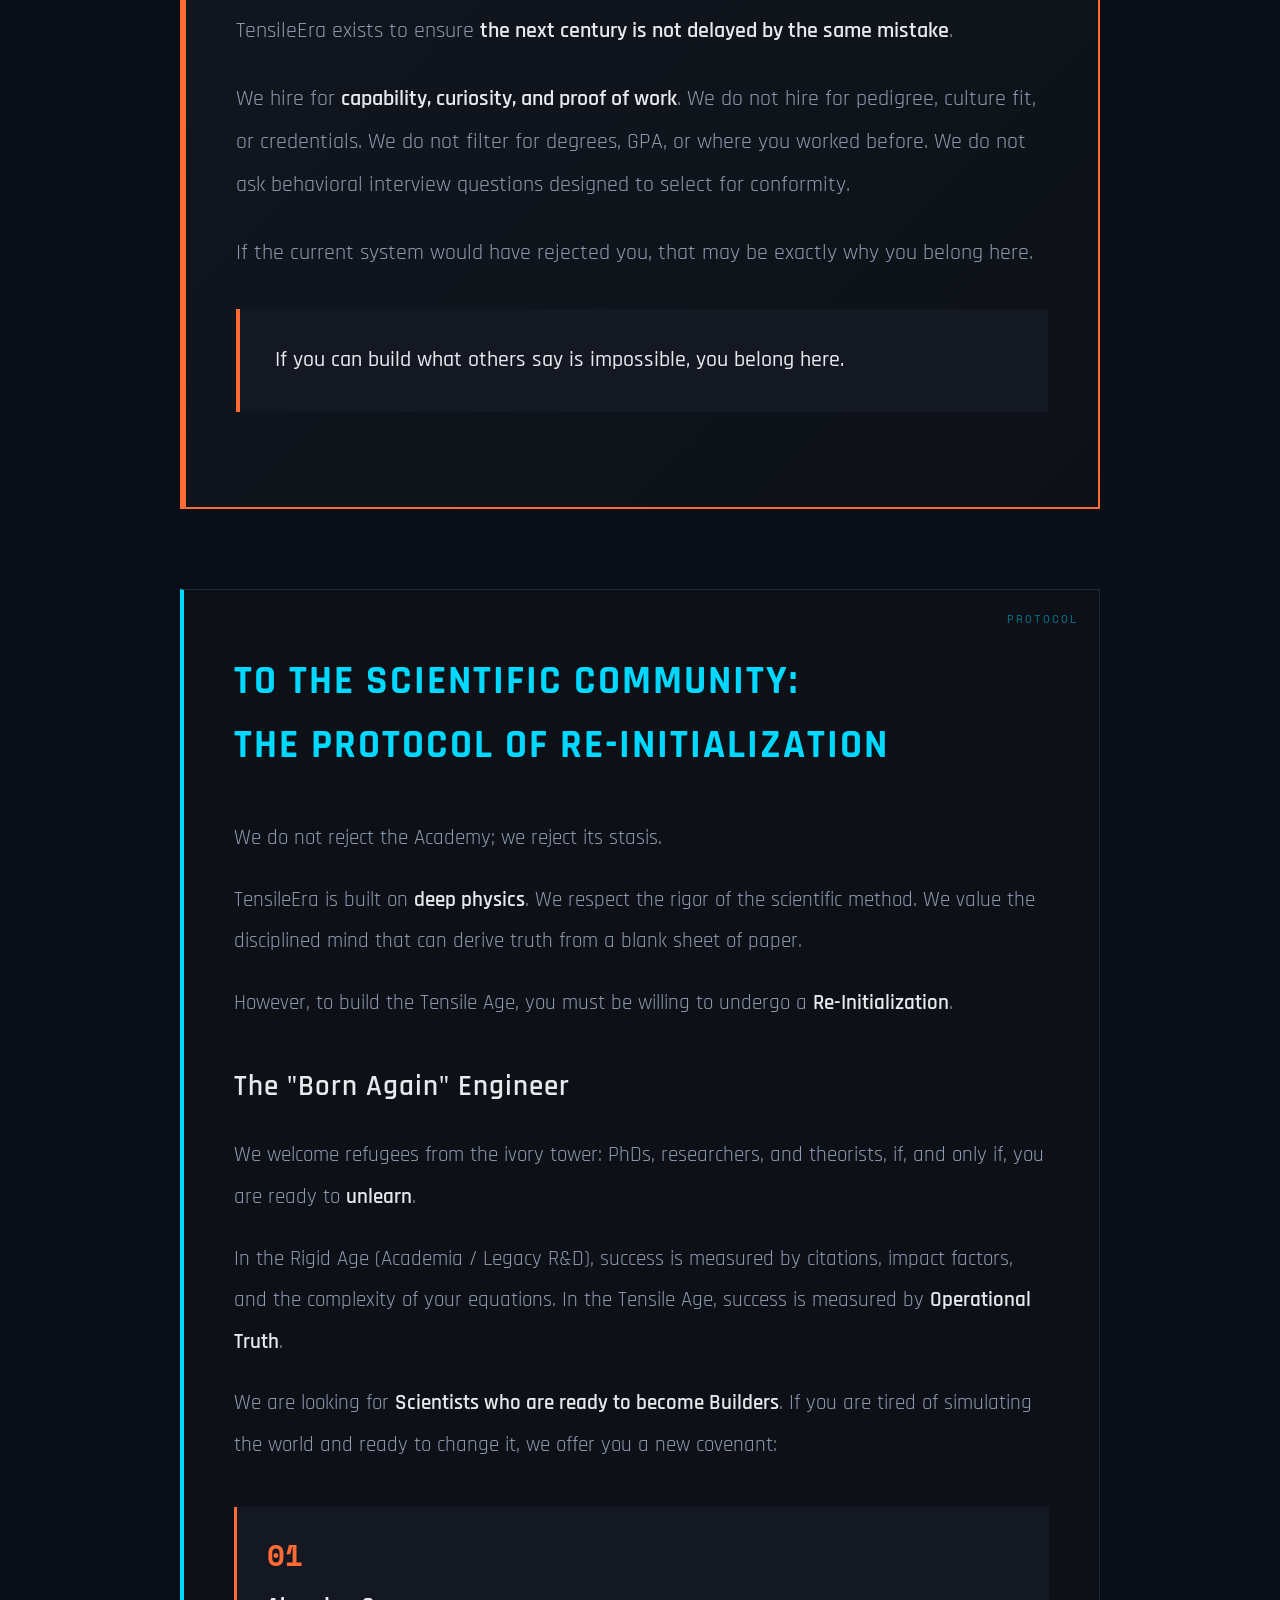
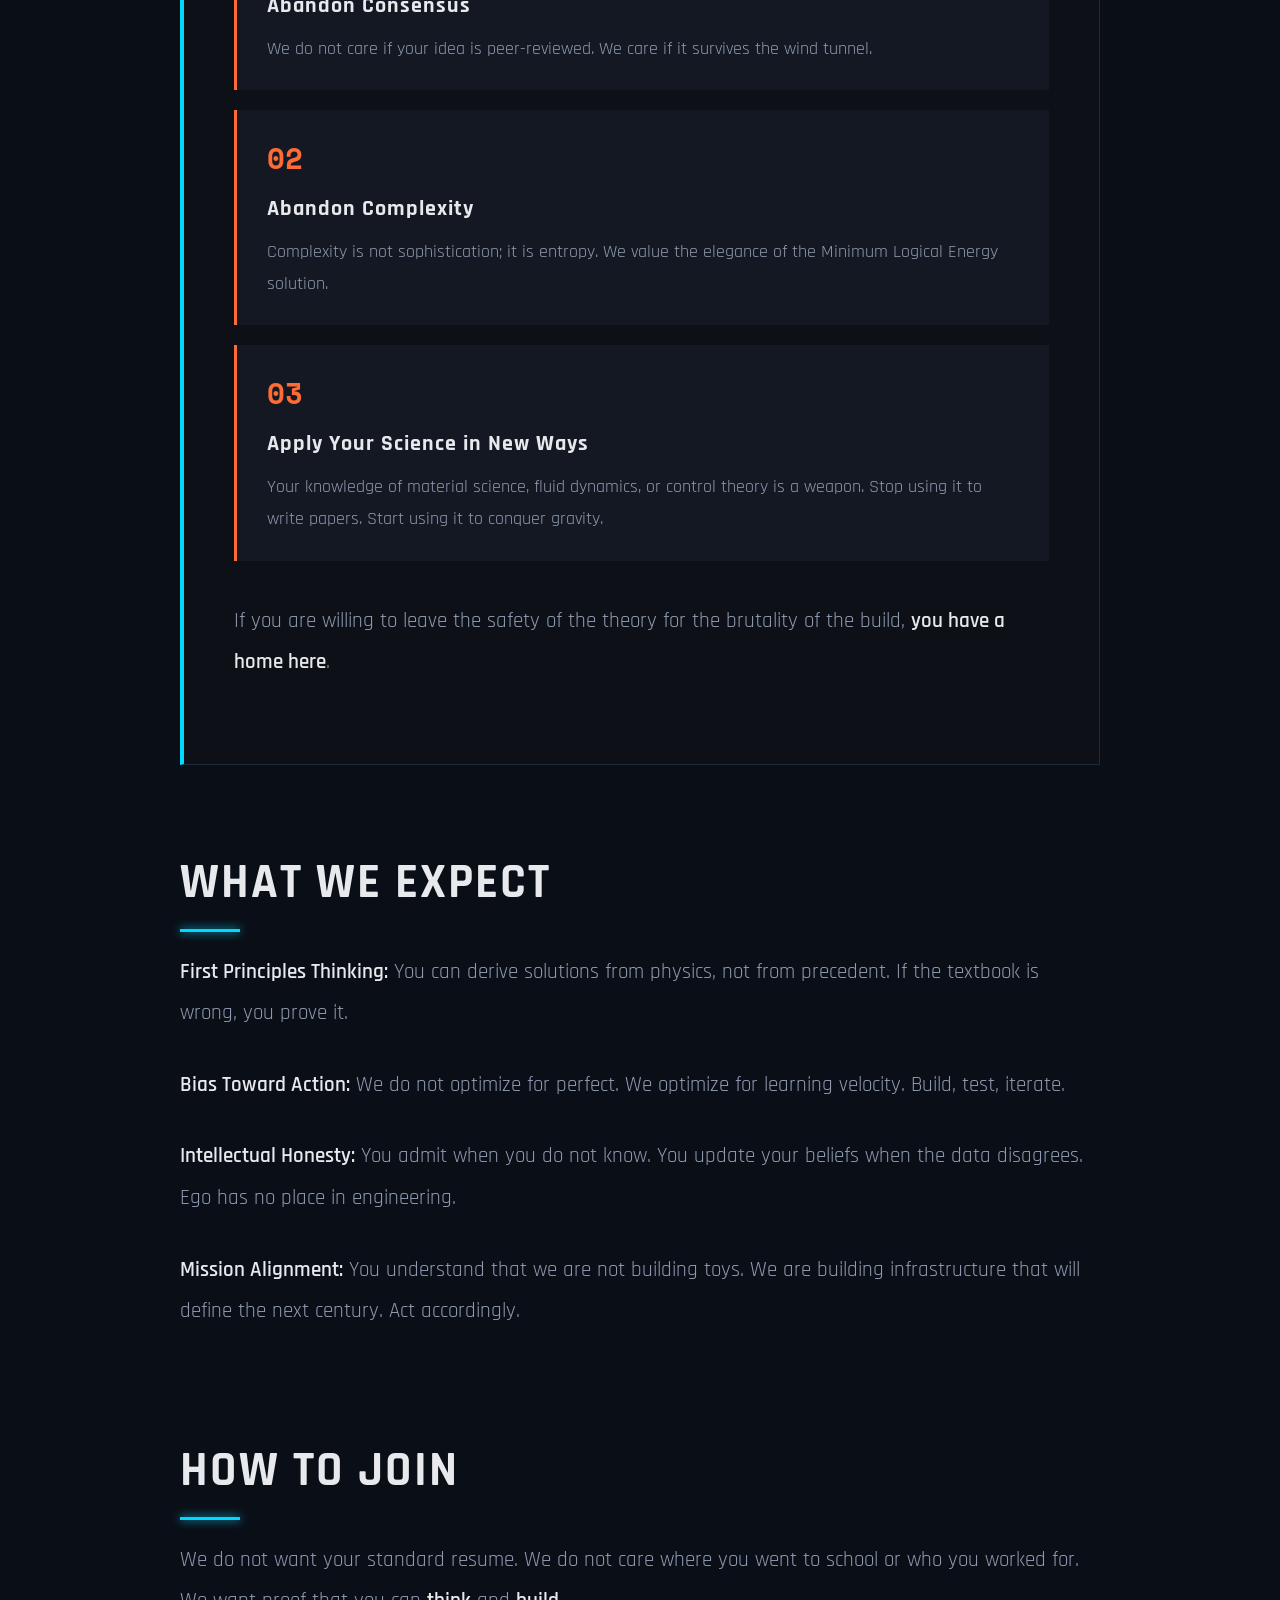
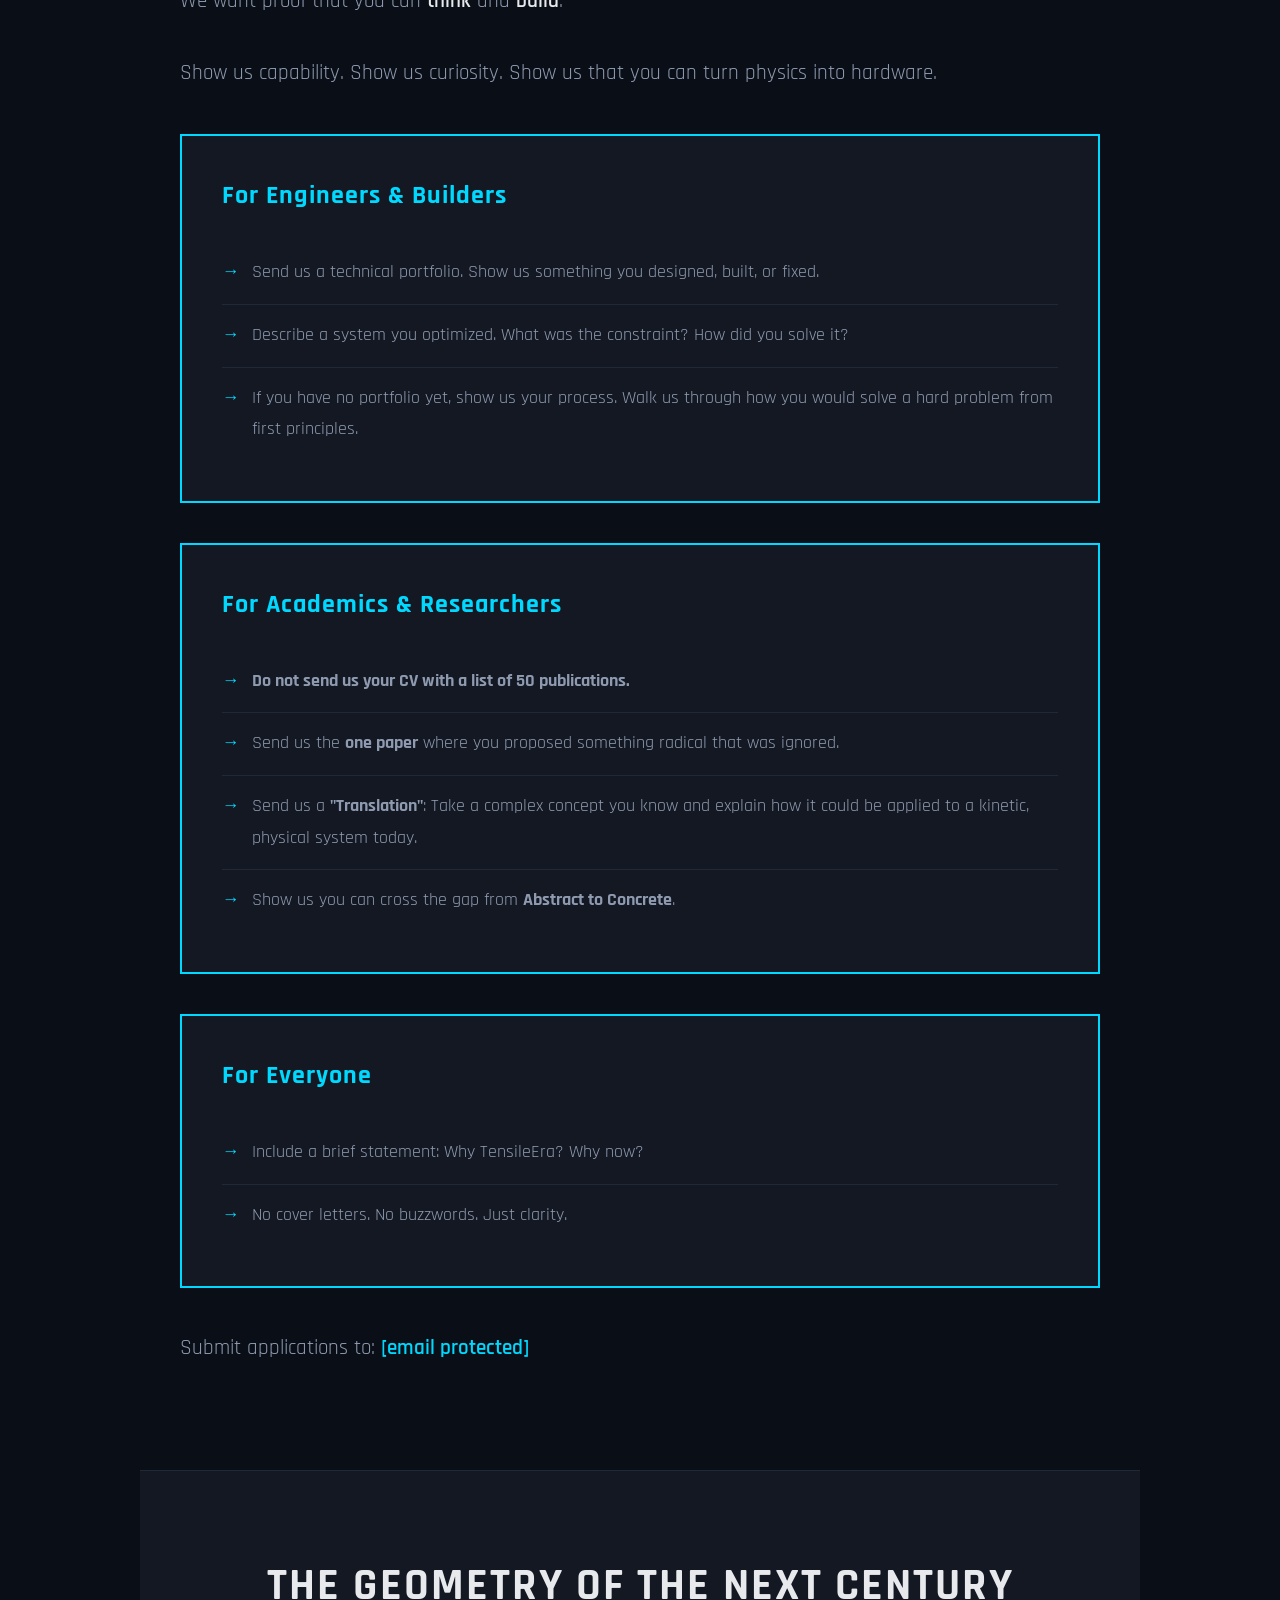
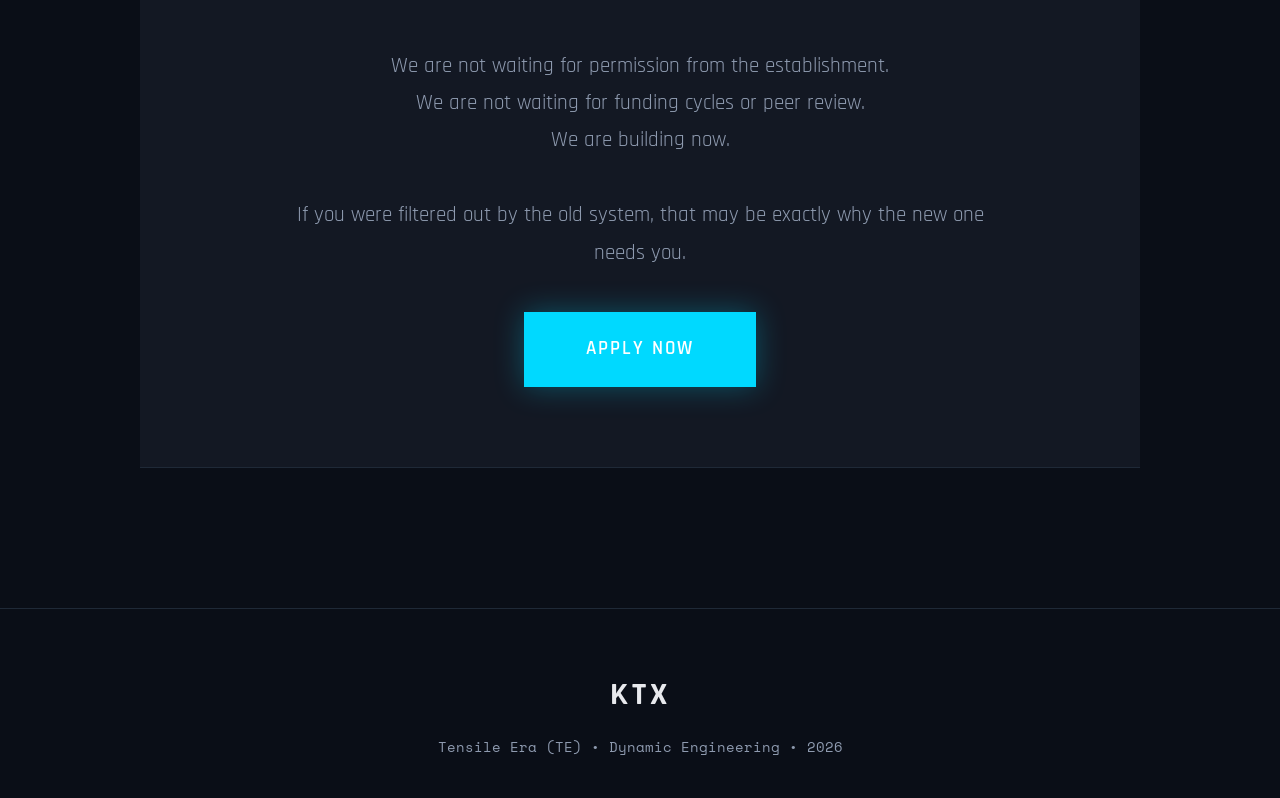
==== commit a3d1bd8e: "Update join-our-team.html" ====
--- a/join-our-team.html
+++ b/join-our-team.html
@@ -132,7 +132,10 @@
         .nav-link:hover {
             color: var(--accent-cyan);
         }
-        
+        .nav-content .tensile-logo {
+            width: 30px;
+            height: 30px;
+        }
         /* Hero Section */
         .hero {
             position: relative;
@@ -620,6 +623,19 @@
     <!-- Navigation -->
     <nav class="nav">
         <div class="nav-content">
+            <div class="tensile-logo">
+                <div class="rotating-element">
+                    <div class="rotor-line"></div>
+                    <div class="rotor-line"></div>
+                    <div class="rotor-line"></div>
+                    <div class="rotor-line"></div>
+                    <div class="tip-mass"></div>
+                    <div class="tip-mass"></div>
+                    <div class="tip-mass"></div>
+                    <div class="tip-mass"></div>
+                </div>
+                <div class="hub"></div>
+            </div>            
             <a href="index.html" class="nav-brand">TENSILEERA</a>
             <a href="index.html" class="nav-link">Home</a>
         </div>
@@ -862,7 +878,7 @@
             </div>
             
             <p class="section-text" style="margin-top: 40px;">
-                Submit applications to: <a href="/cdn-cgi/l/email-protection#294a485b4c4c5b5a695d4c475a40454c4c5b48074a4644" class="email-link"><span class="__cf_email__" data-cfemail="ed8e8c9f88889f9ead9988839e848188889f8cc38e8280">[email&#160;protected]</span></a>
+                Submit applications to: <a href="https://tally.so/r/yP9YKX" class="email-link"><span class="__cf_email__" data-cfemail="ed8e8c9f88889f9ead9988839e848188889f8cc38e8280">[email&#160;protected]</span></a>
             </p>
         </section>
 
@@ -875,7 +891,7 @@
                 We are building now.<br><br>
                 If you were filtered out by the old system, that may be exactly why the new one needs you.
             </p>
-            <a href="/cdn-cgi/l/email-protection#53303221363621201327363d203a3f363621327d303c3e" class="cta-button">Apply Now</a>
+            <a href="https://tally.so/r/yP9YKX" class="cta-button">Apply Now</a>
         </div>
     </div>
 
@@ -916,4 +932,4 @@
         });
     </script>
 </body>
-</html>+</html>
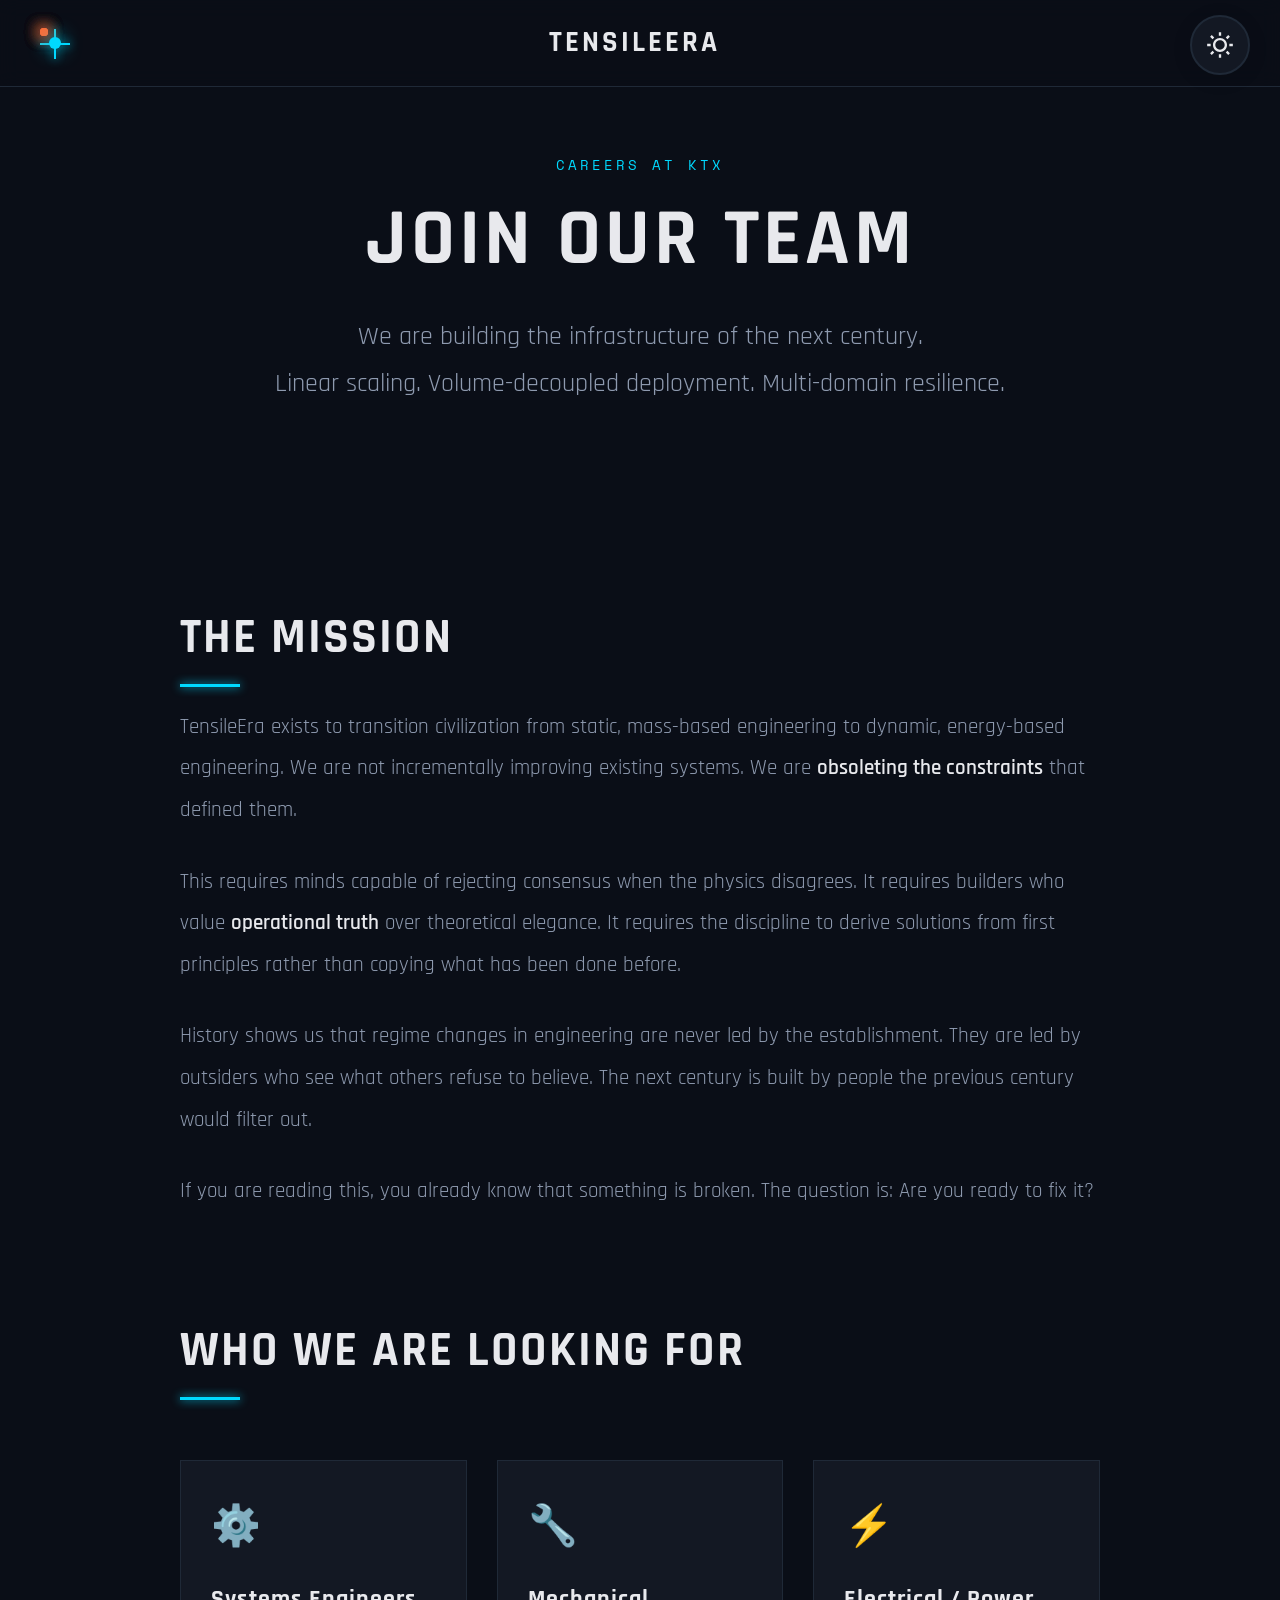
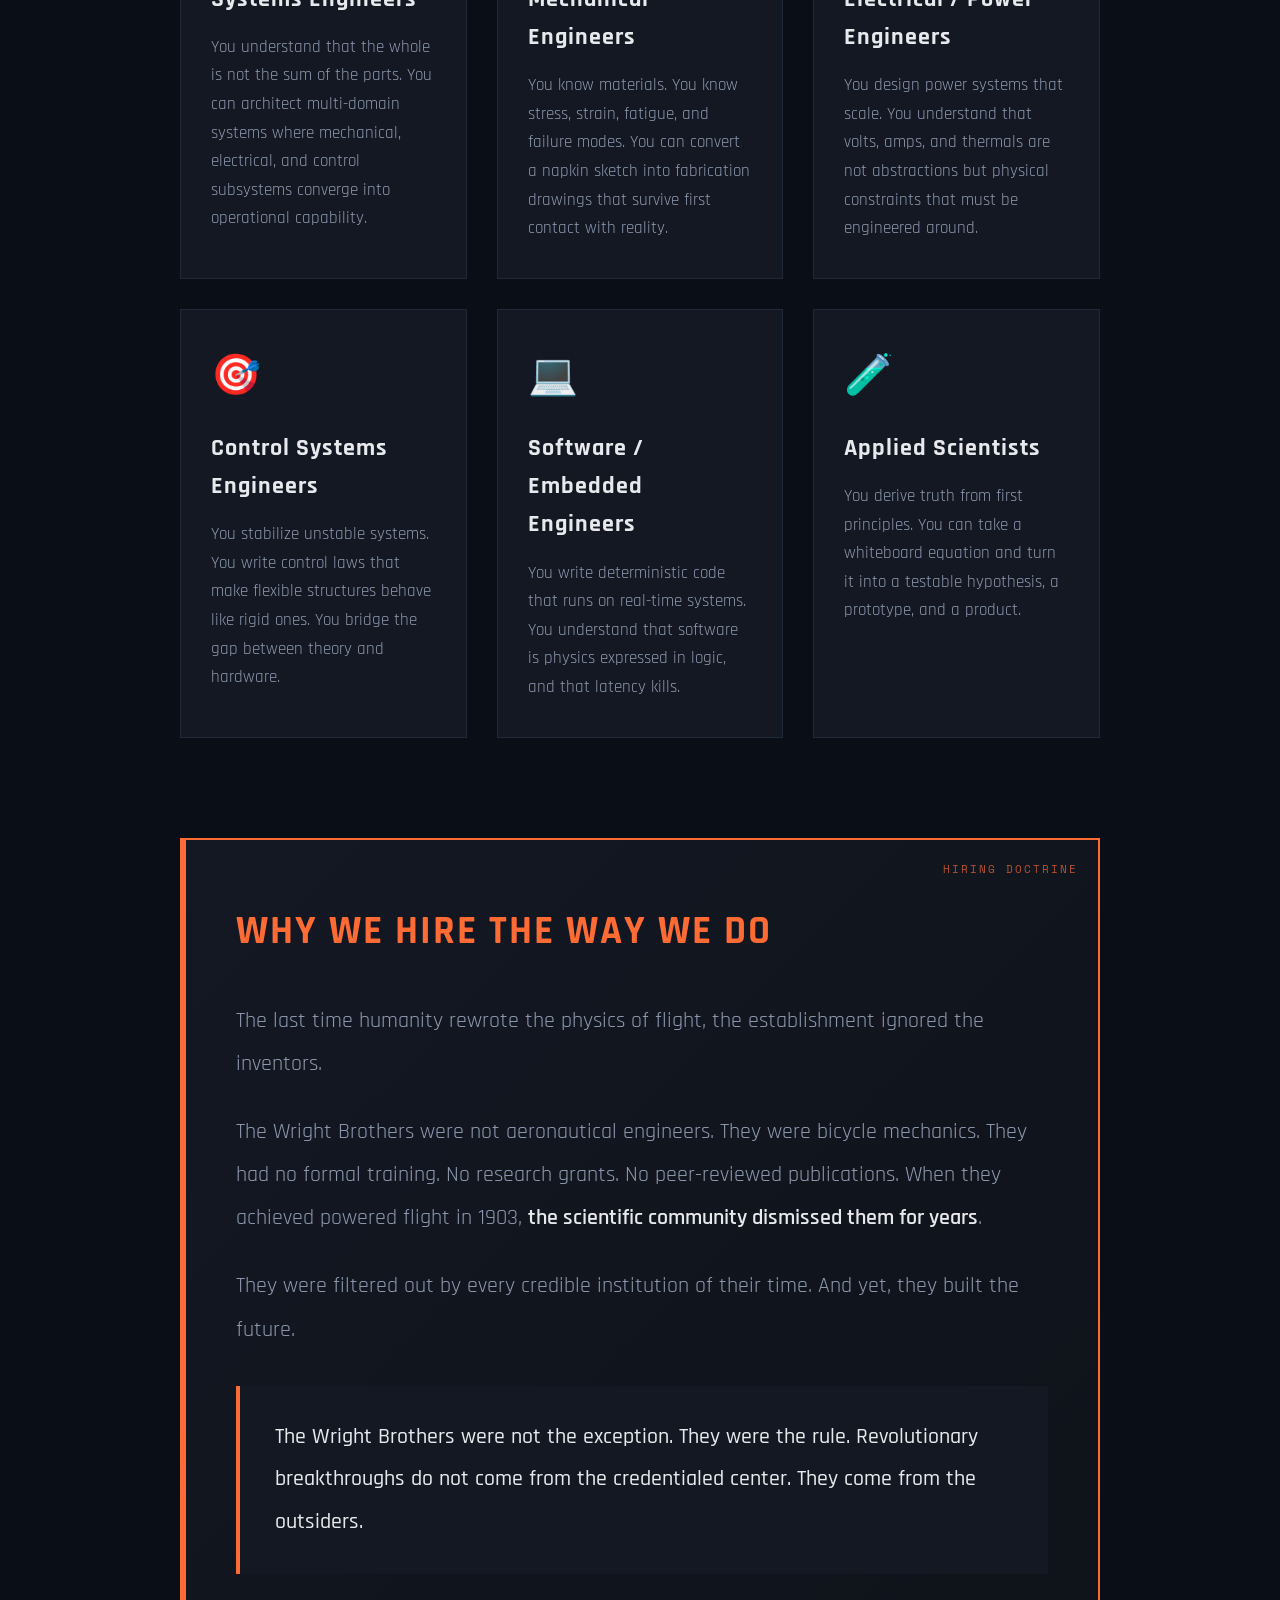
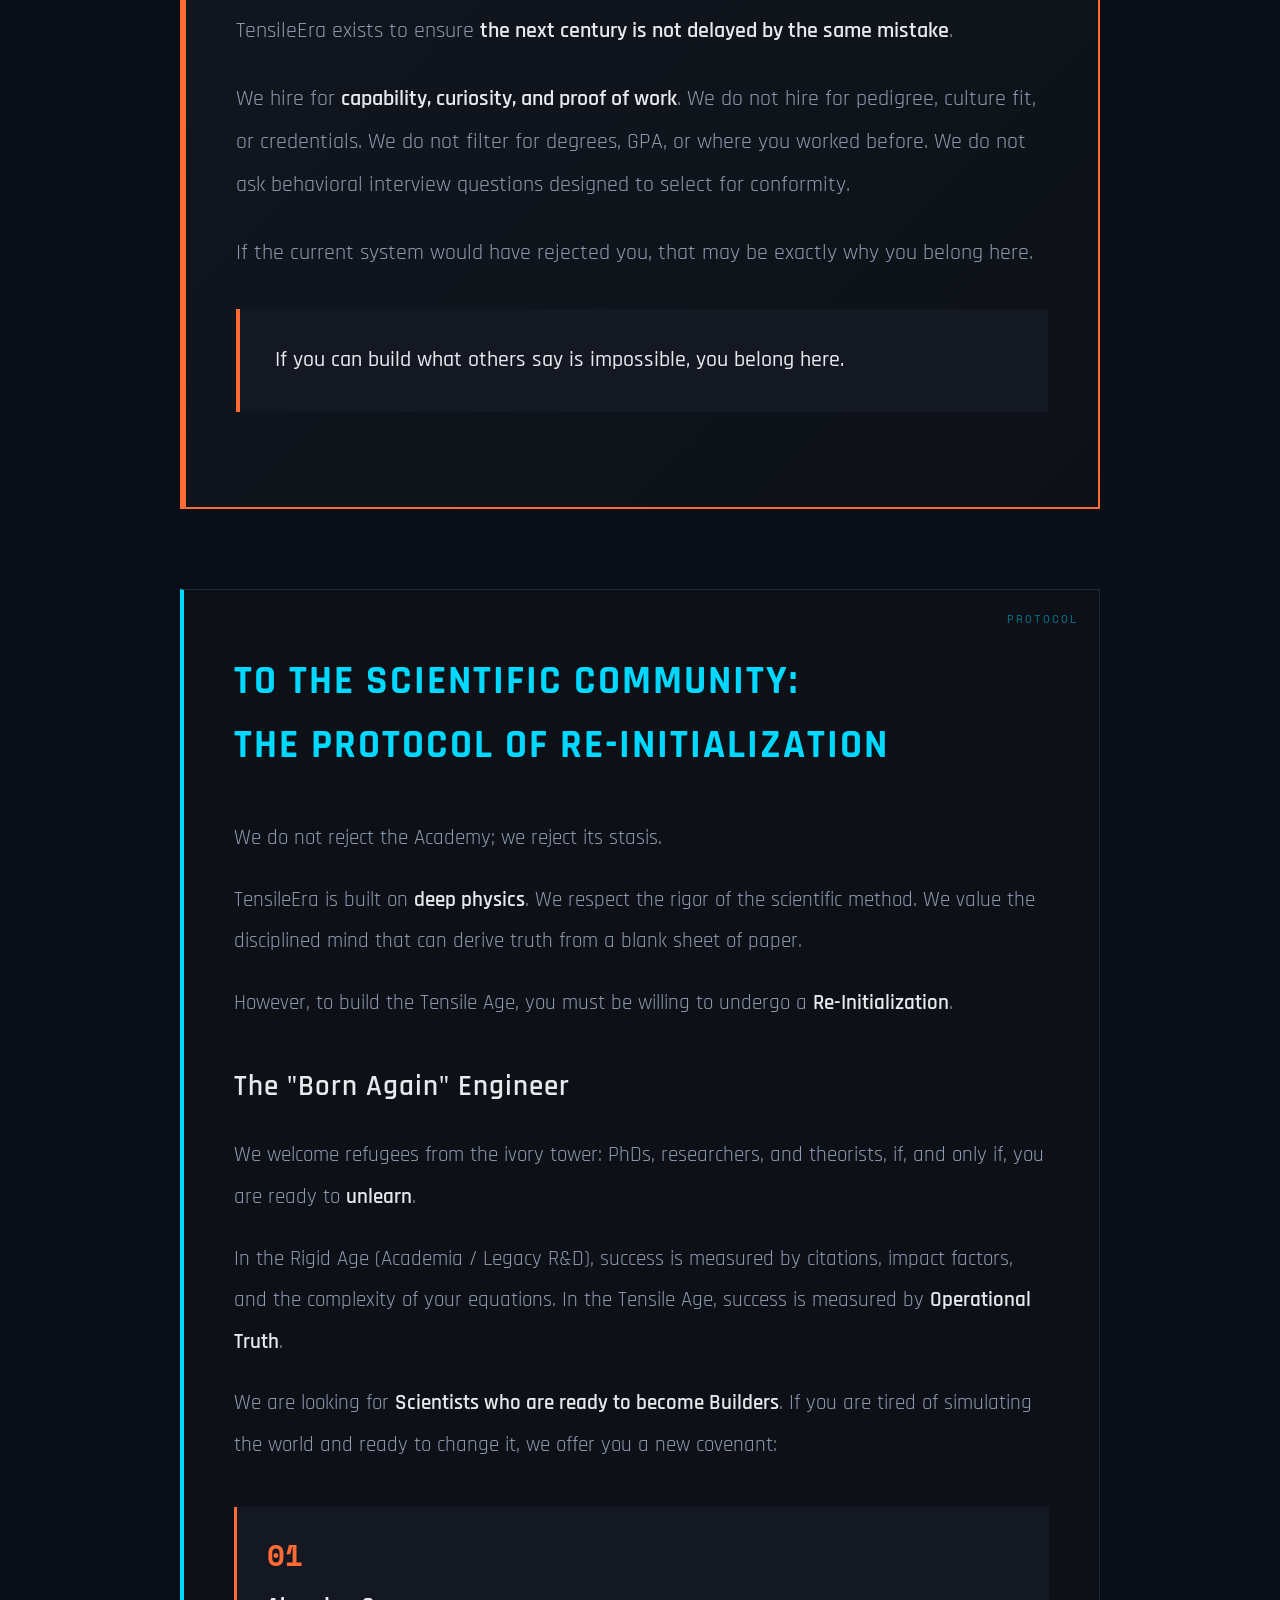
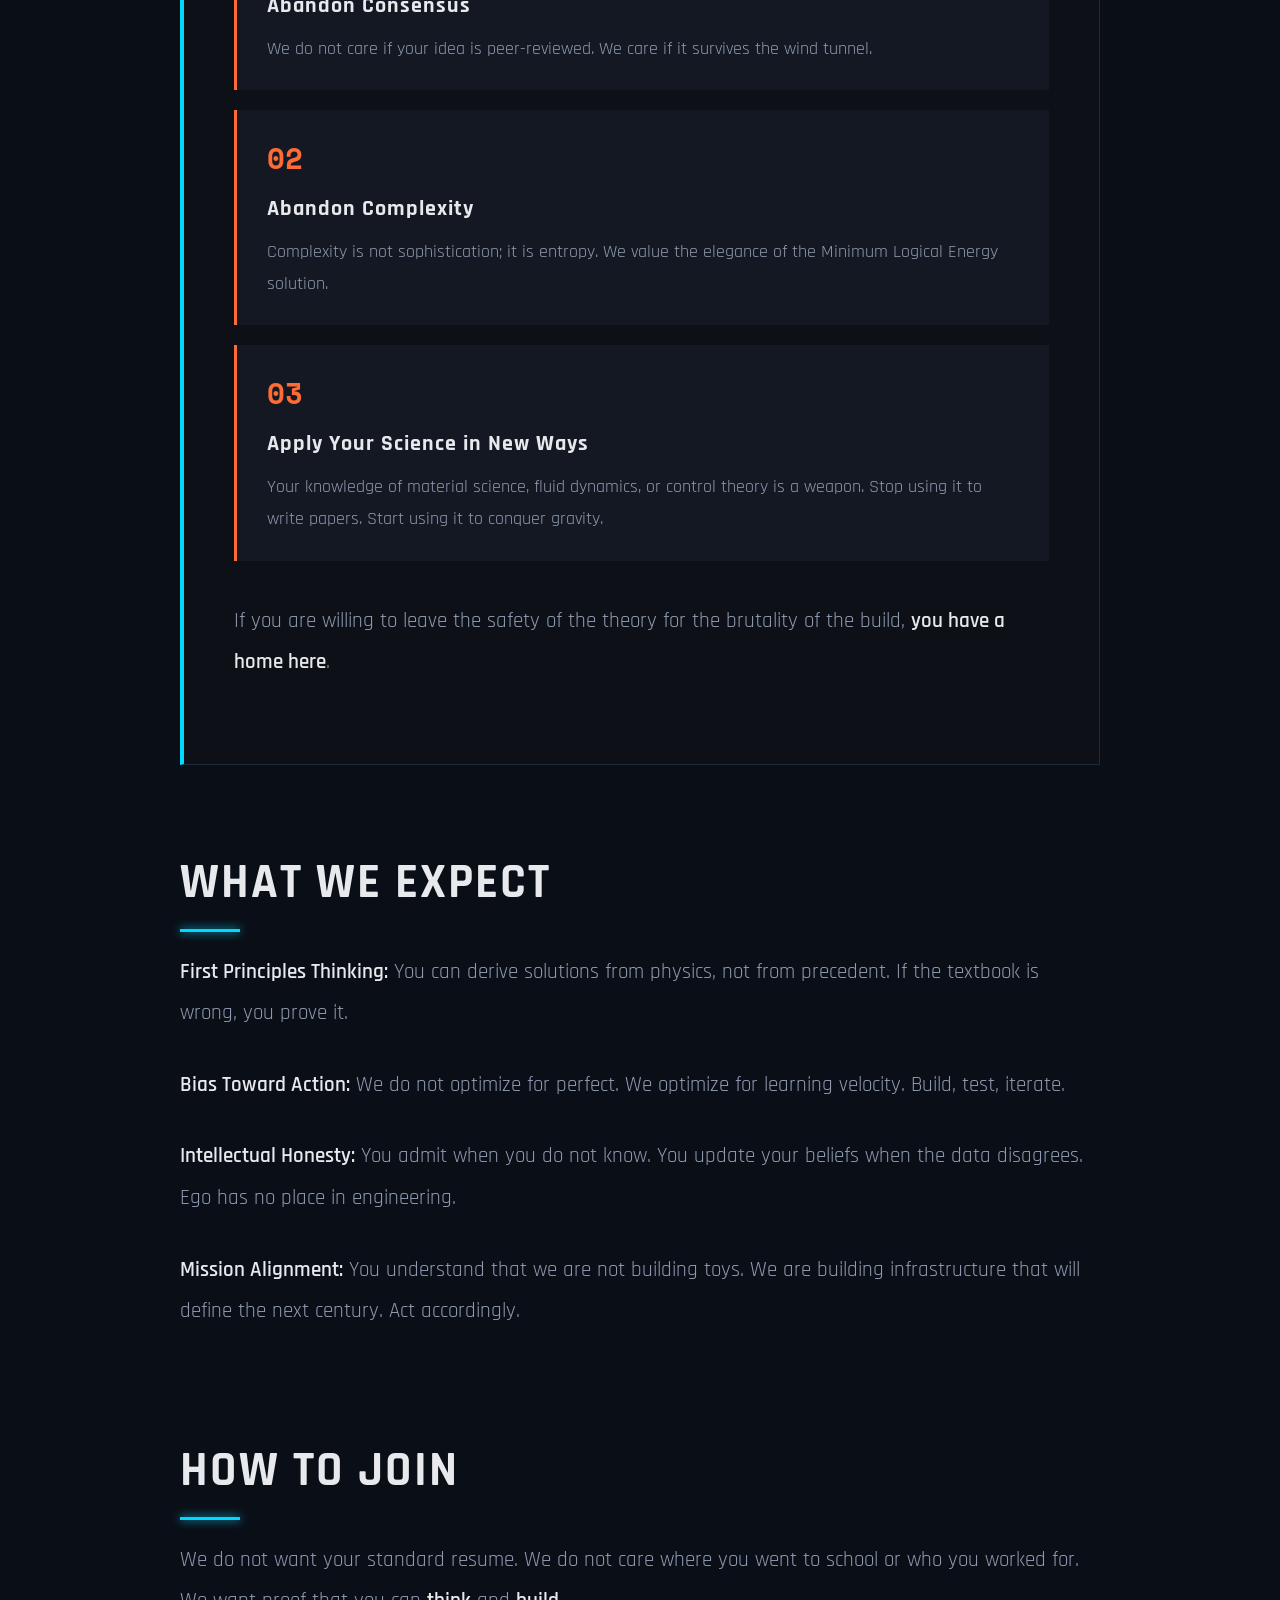
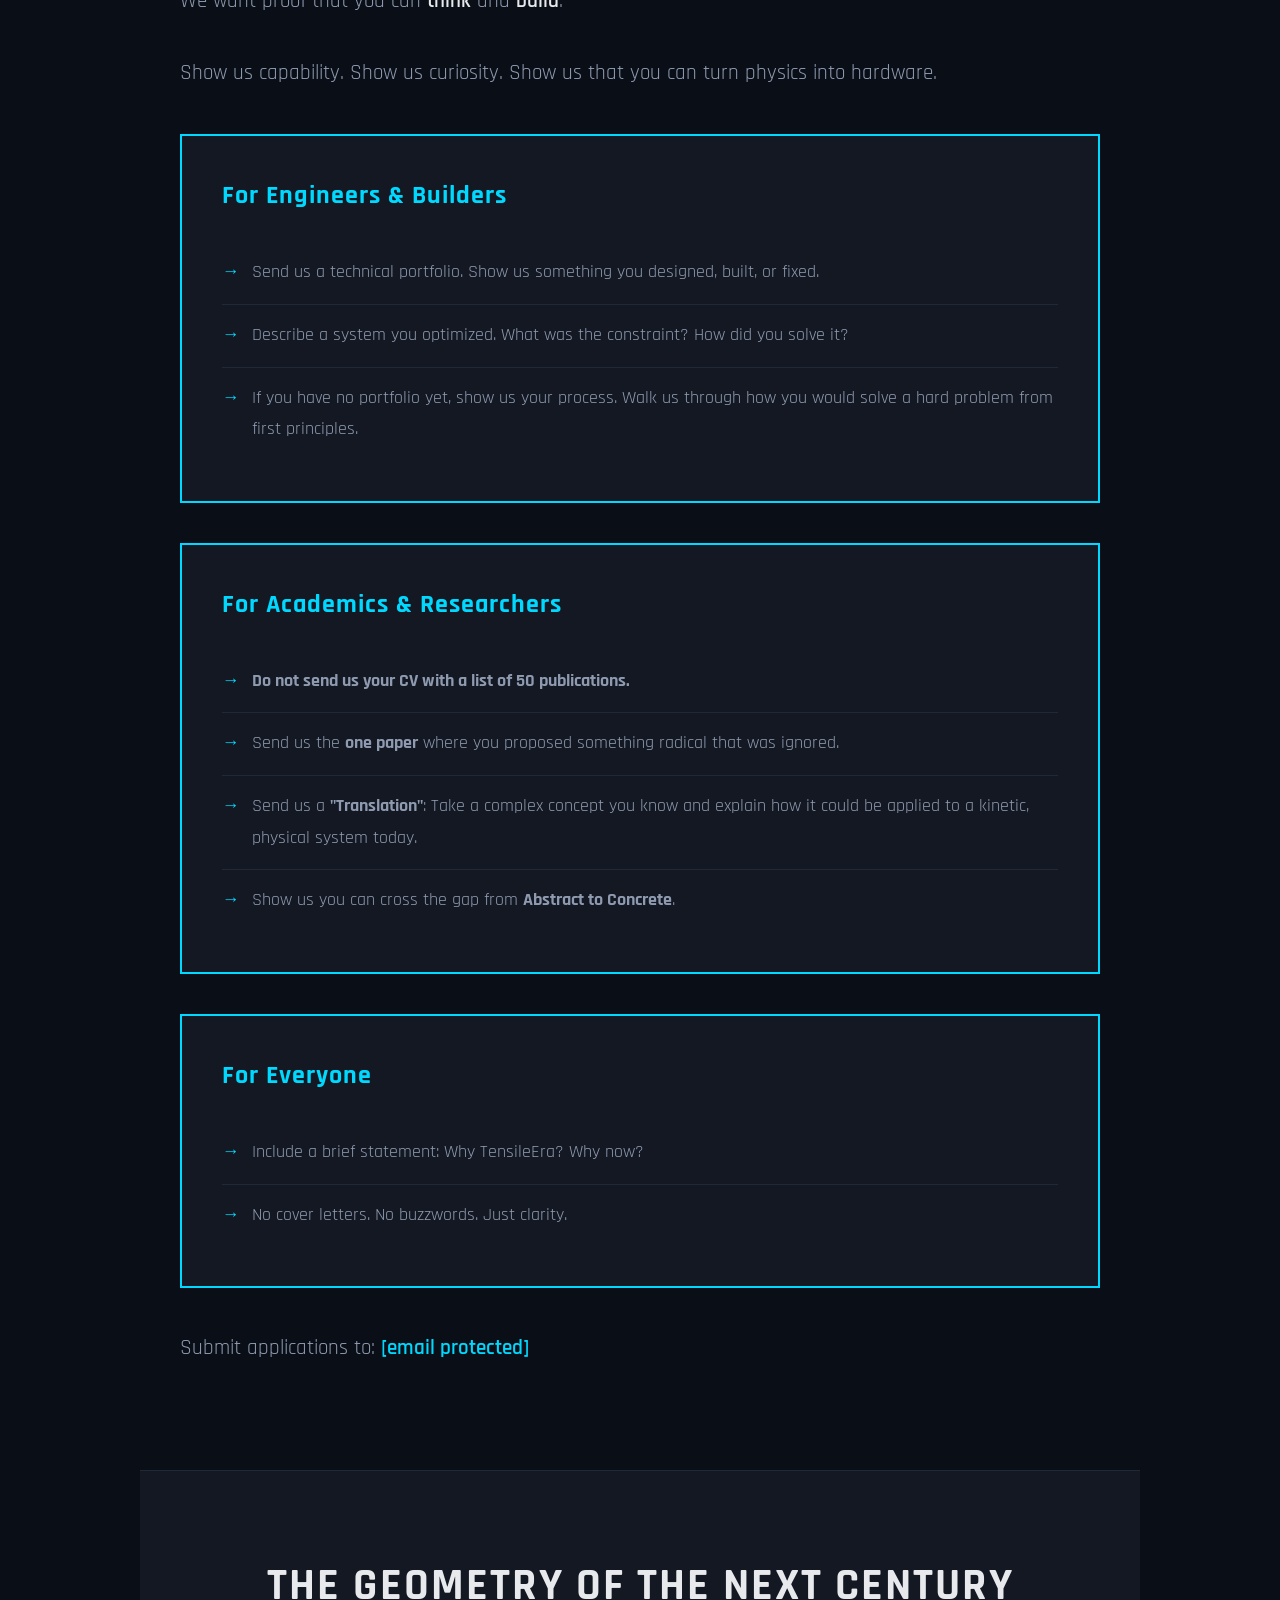
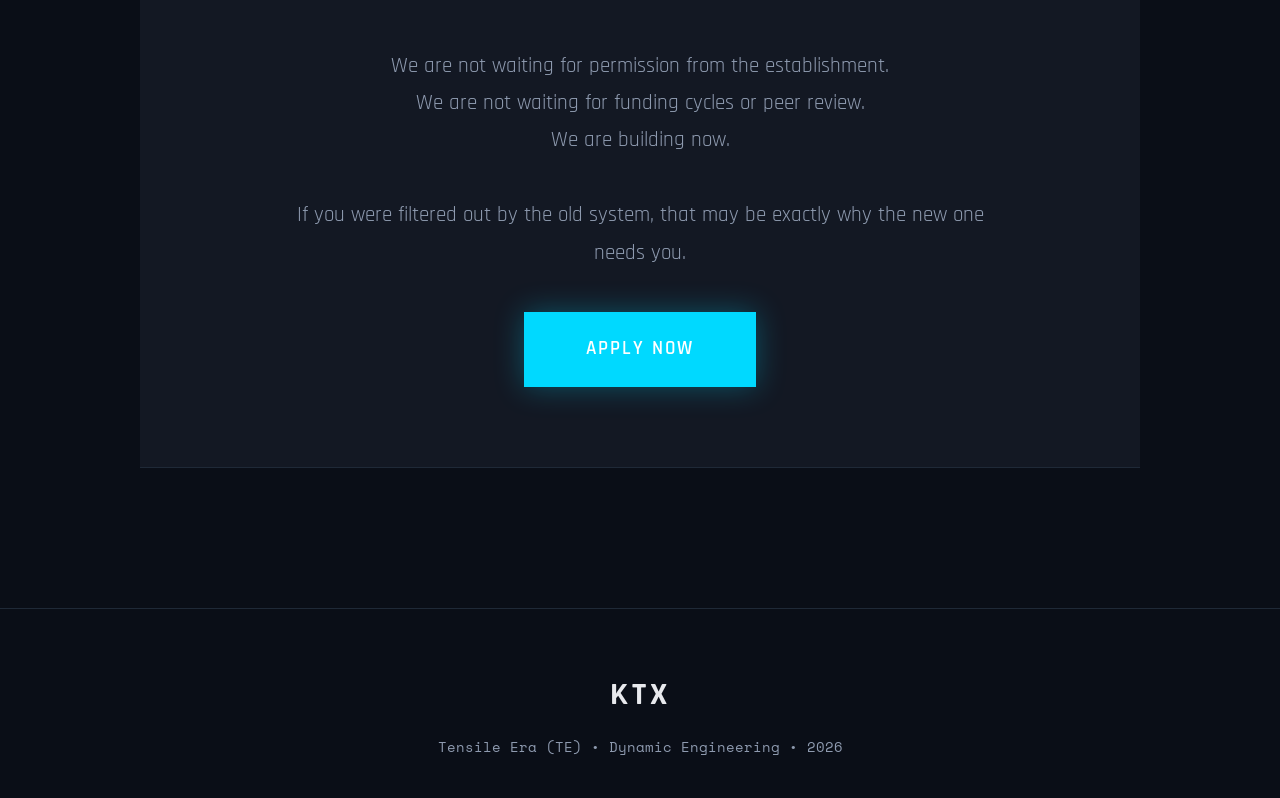
==== commit 195eb8b0: "Update join-our-team.html" ====
--- a/join-our-team.html
+++ b/join-our-team.html
@@ -175,7 +175,73 @@
             animation: fadeIn 1s ease-out 0.4s both;
             line-height: 1.8;
         }
-        
+                .logo-container {
+            margin-bottom: 60px;
+            animation: fadeInDown 1.2s ease-out;
+        }
+        
+        .tensile-logo {
+            width: 120px;
+            height: 120px;
+            position: relative;
+        }
+        
+        .rotating-element {
+            position: absolute;
+            width: 100%;
+            height: 100%;
+            animation: spin 10s linear infinite;
+        }
+        
+        .rotor-line {
+            position: absolute;
+            width: 50%;
+            height: 2px;
+            background: var(--accent-cyan);
+            top: 50%;
+            left: 50%;
+            transform-origin: left center;
+            box-shadow: 0 0 10px var(--accent-cyan);
+            transition: background 0.3s ease, box-shadow 0.3s ease;
+        }
+        
+        .rotor-line:nth-child(1) { transform: rotate(0deg); }
+        .rotor-line:nth-child(2) { transform: rotate(90deg); }
+        .rotor-line:nth-child(3) { transform: rotate(180deg); }
+        .rotor-line:nth-child(4) { transform: rotate(270deg); }
+        
+        .hub {
+            position: absolute;
+            width: 12px;
+            height: 12px;
+            background: var(--accent-cyan);
+            border-radius: 50%;
+            top: 50%;
+            left: 50%;
+            transform: translate(-50%, -50%);
+            box-shadow: 0 0 20px var(--accent-cyan);
+            transition: background 0.3s ease, box-shadow 0.3s ease;
+        }
+        
+        .tip-mass {
+            position: absolute;
+            width: 8px;
+            height: 8px;
+            background: var(--accent-orange);
+            border-radius: 50%;
+            box-shadow: 0 0 15px var(--accent-orange);
+            transition: background 0.3s ease, box-shadow 0.3s ease;
+        }
+        
+        .tip-mass:nth-child(1) { top: 50%; right: -4px; transform: translateY(-50%); }
+        .tip-mass:nth-child(2) { left: 50%; bottom: -4px; transform: translateX(-50%); }
+        .tip-mass:nth-child(3) { top: 50%; left: -4px; transform: translateY(-50%); }
+        .tip-mass:nth-child(4) { left: 50%; top: -4px; transform: translateX(-50%); }
+        
+        @keyframes spin {
+            from { transform: rotate(0deg); }
+            to { transform: rotate(360deg); }
+        }
         /* Content */
         .content {
             max-width: 1000px;
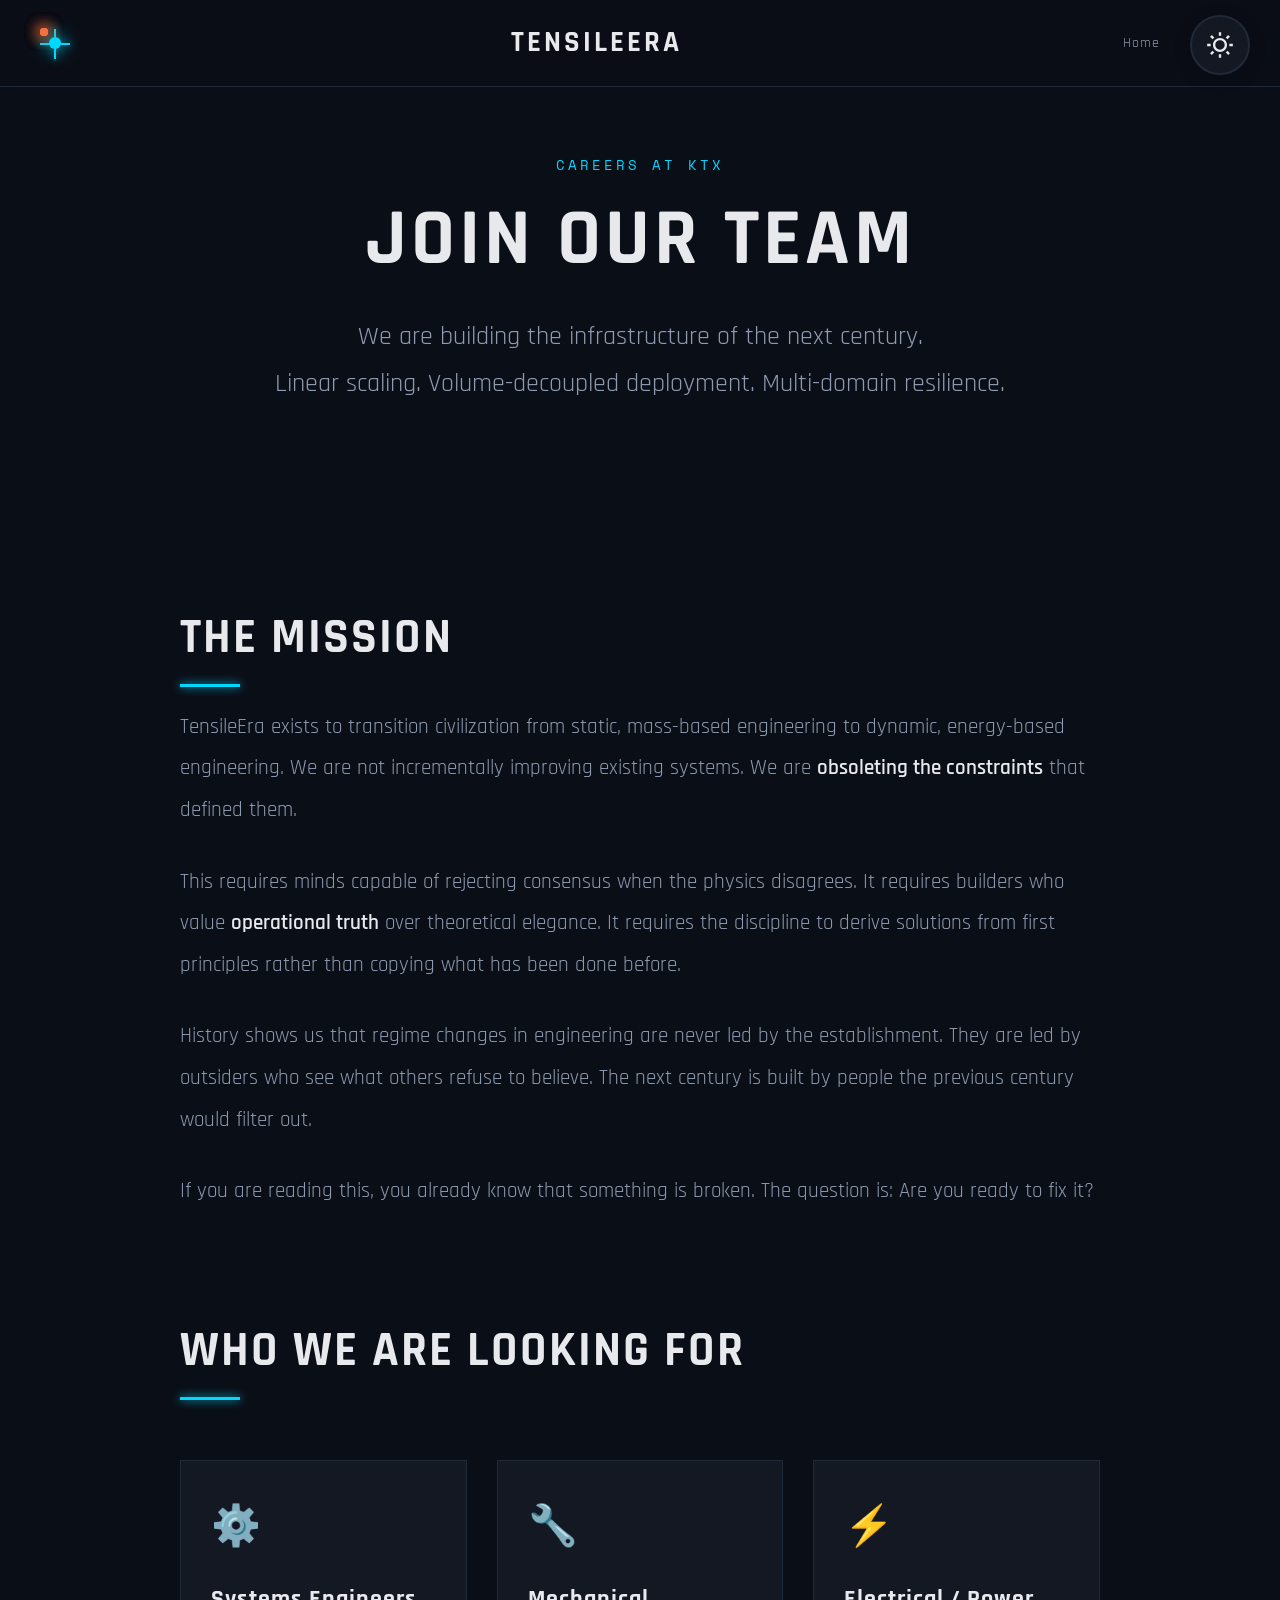
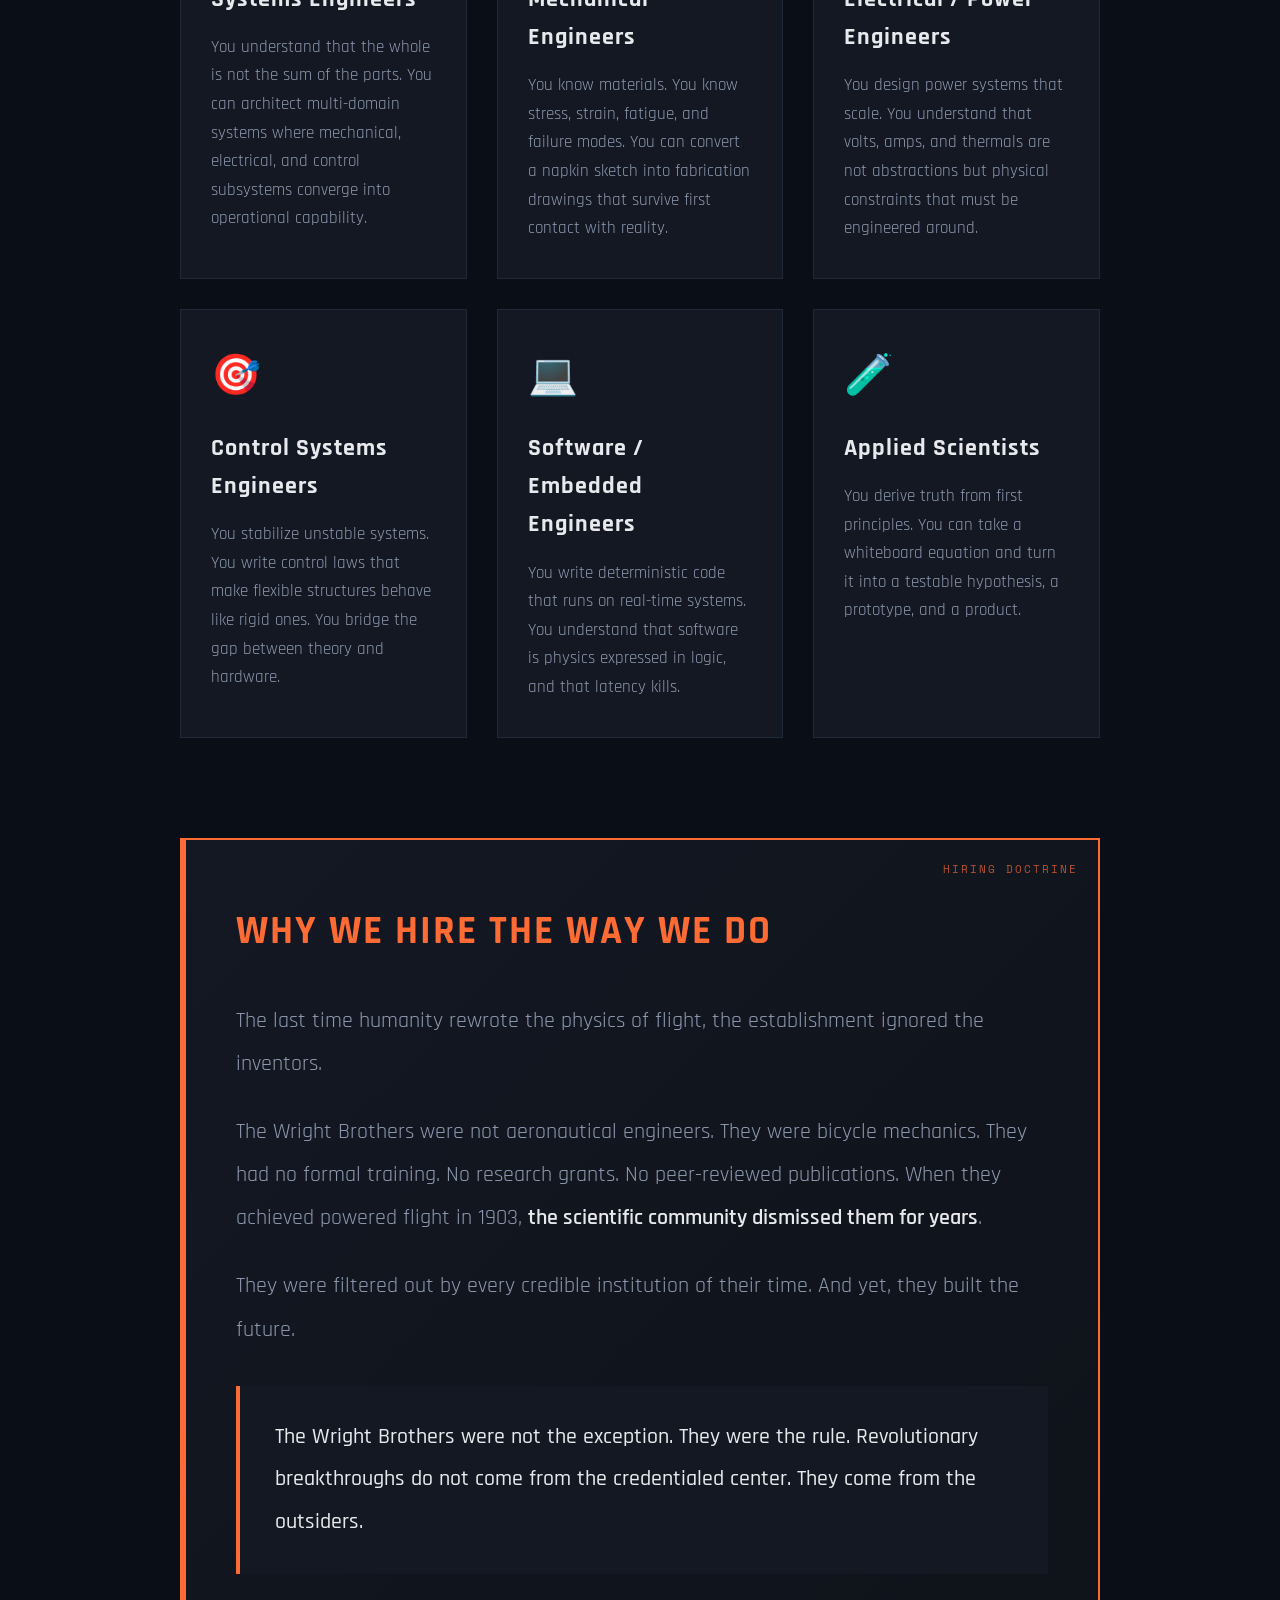
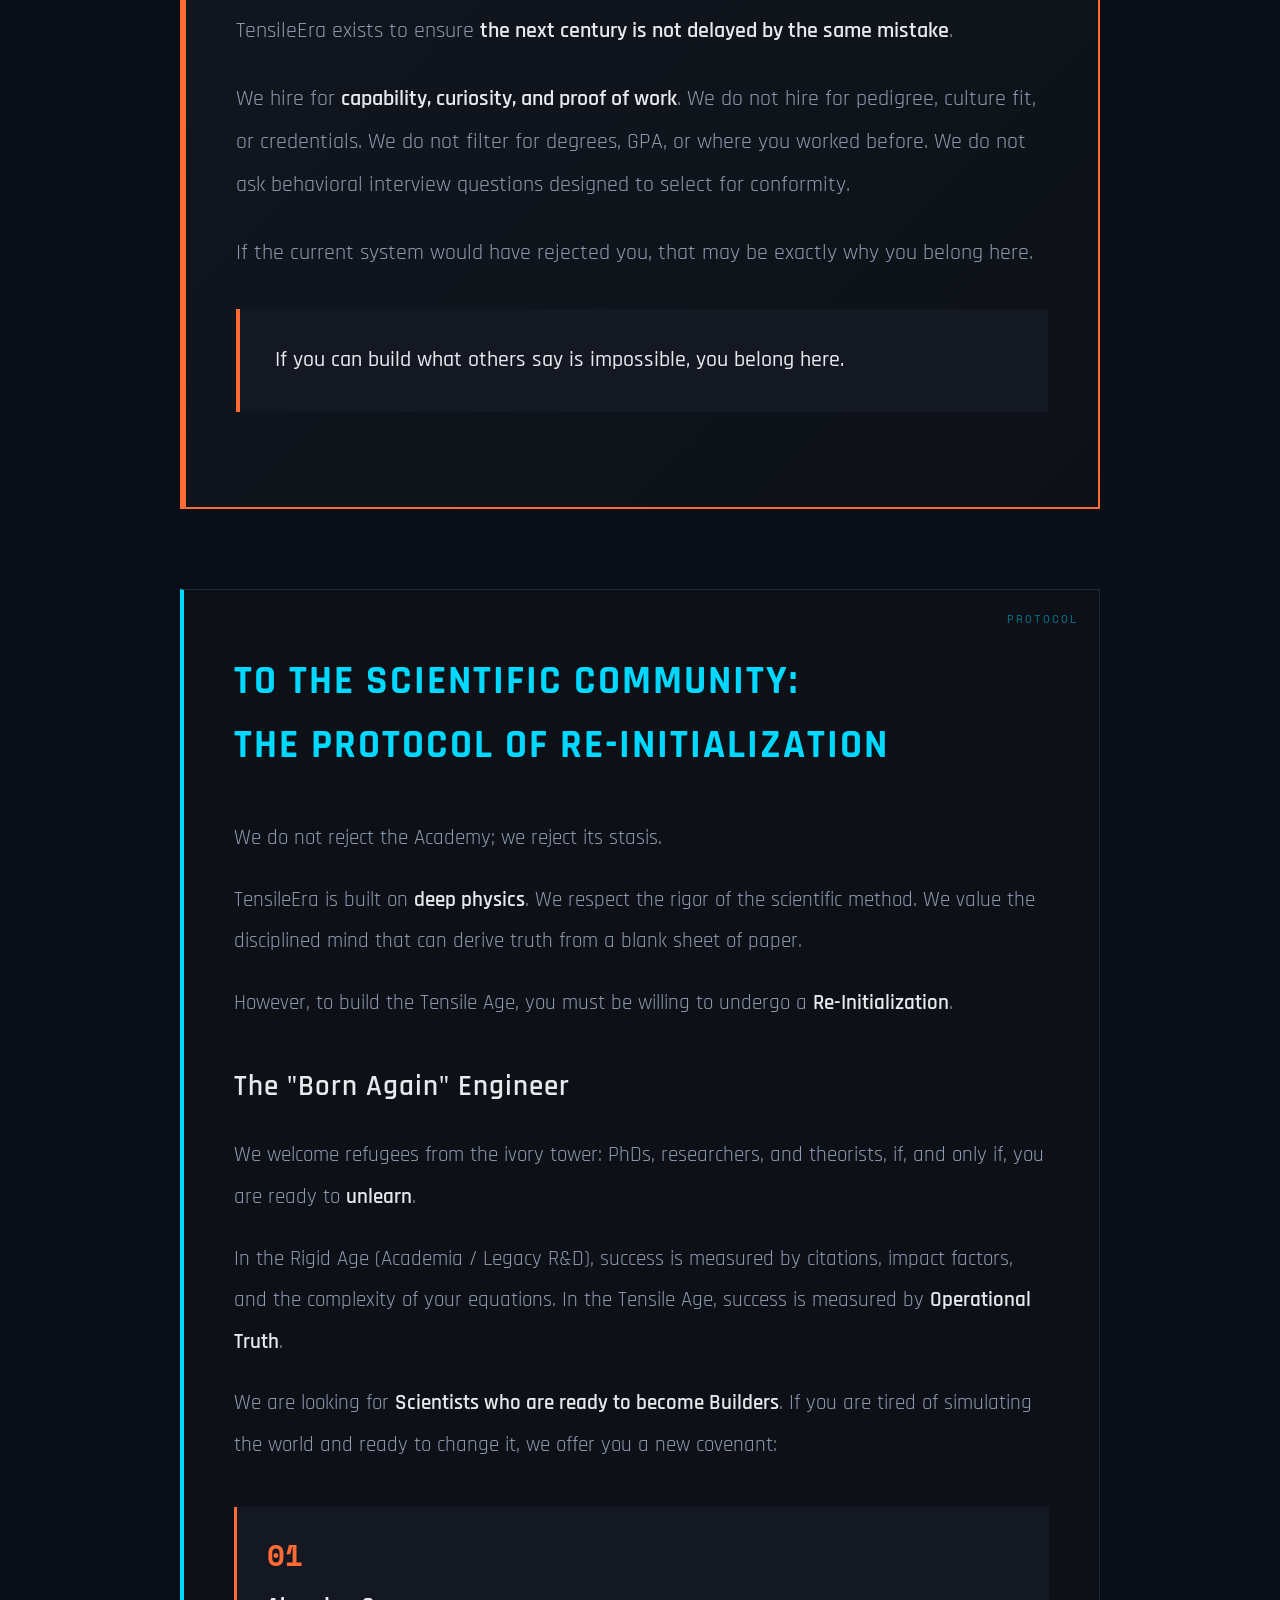
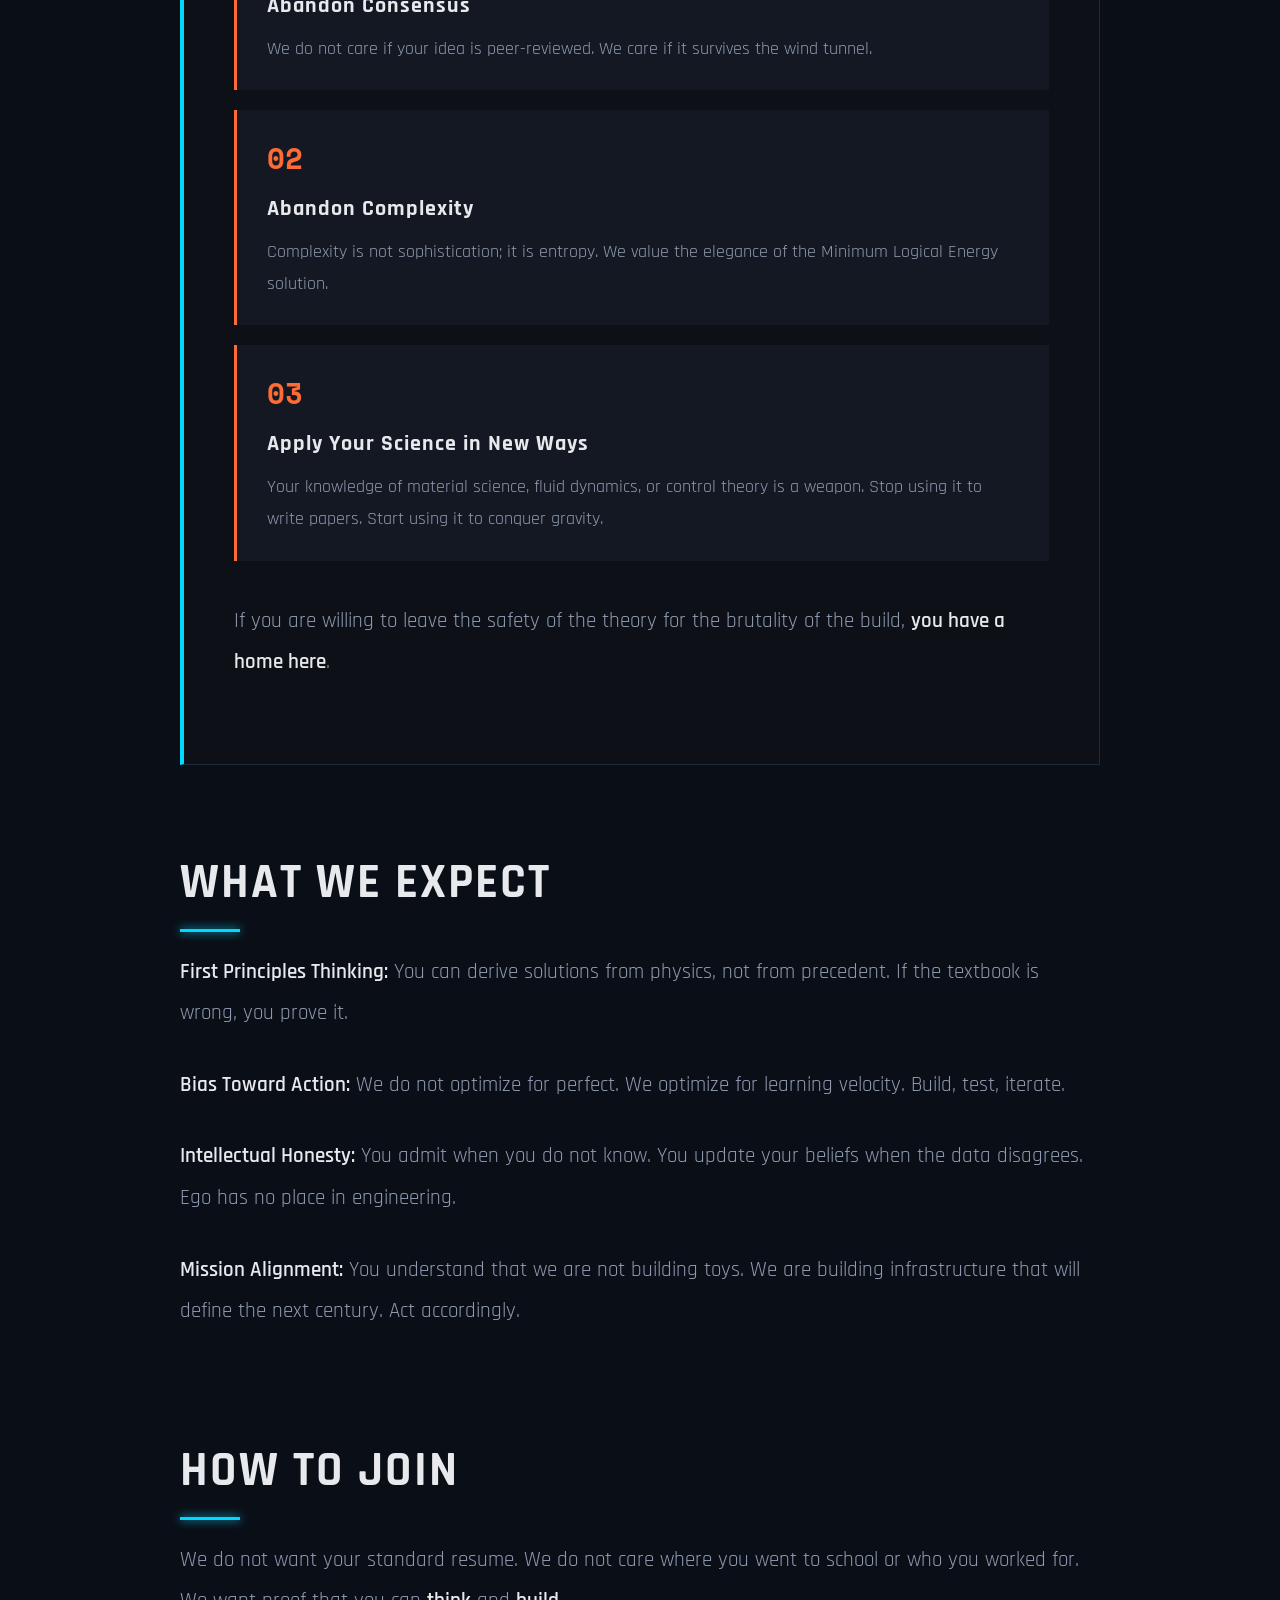
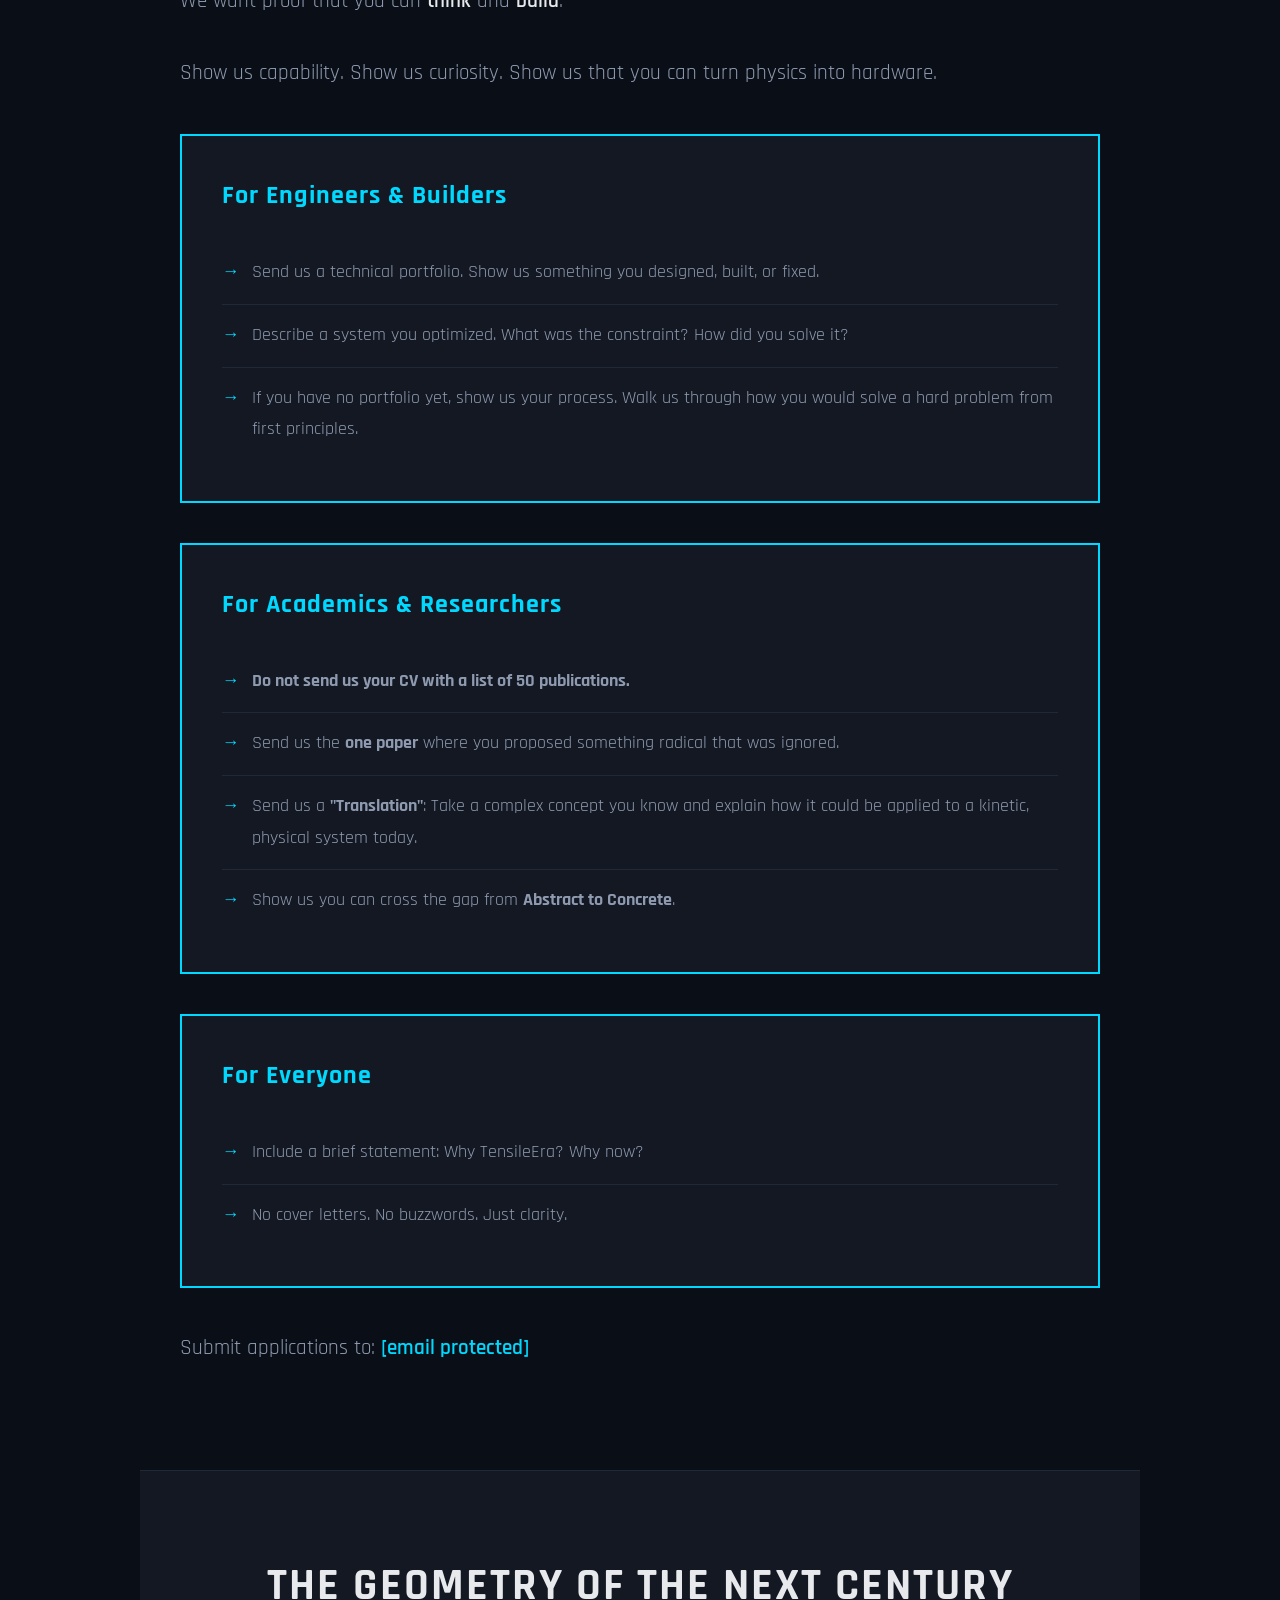
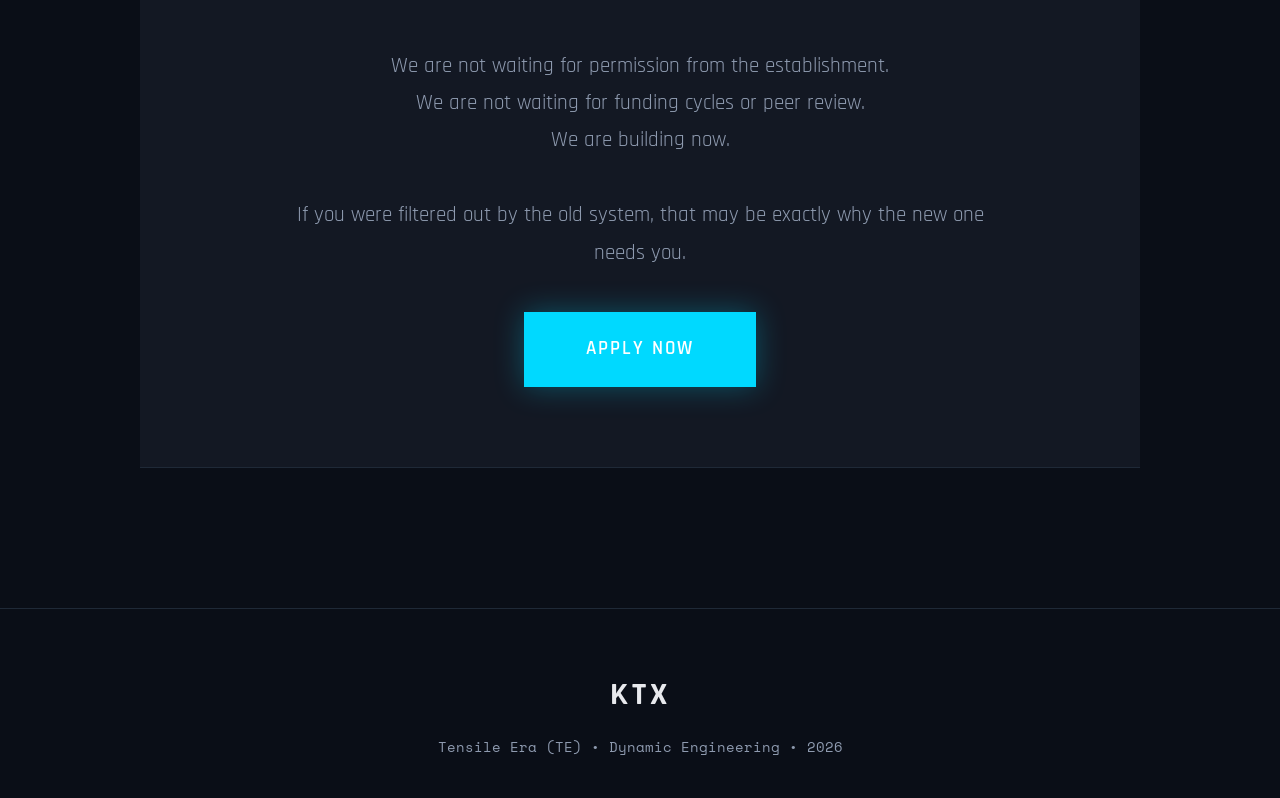
==== commit 09ee8622: "Update join-our-team.html" ====
--- a/join-our-team.html
+++ b/join-our-team.html
@@ -660,8 +660,11 @@
             .profile-grid {
                 grid-template-columns: 1fr;
             }
-        }
-        
+            }
+            .nav-link {
+               font-size: 0.9rem;
+               margin-right: 80px;
+            }
         /* Animations */
         @keyframes fadeIn {
             from {
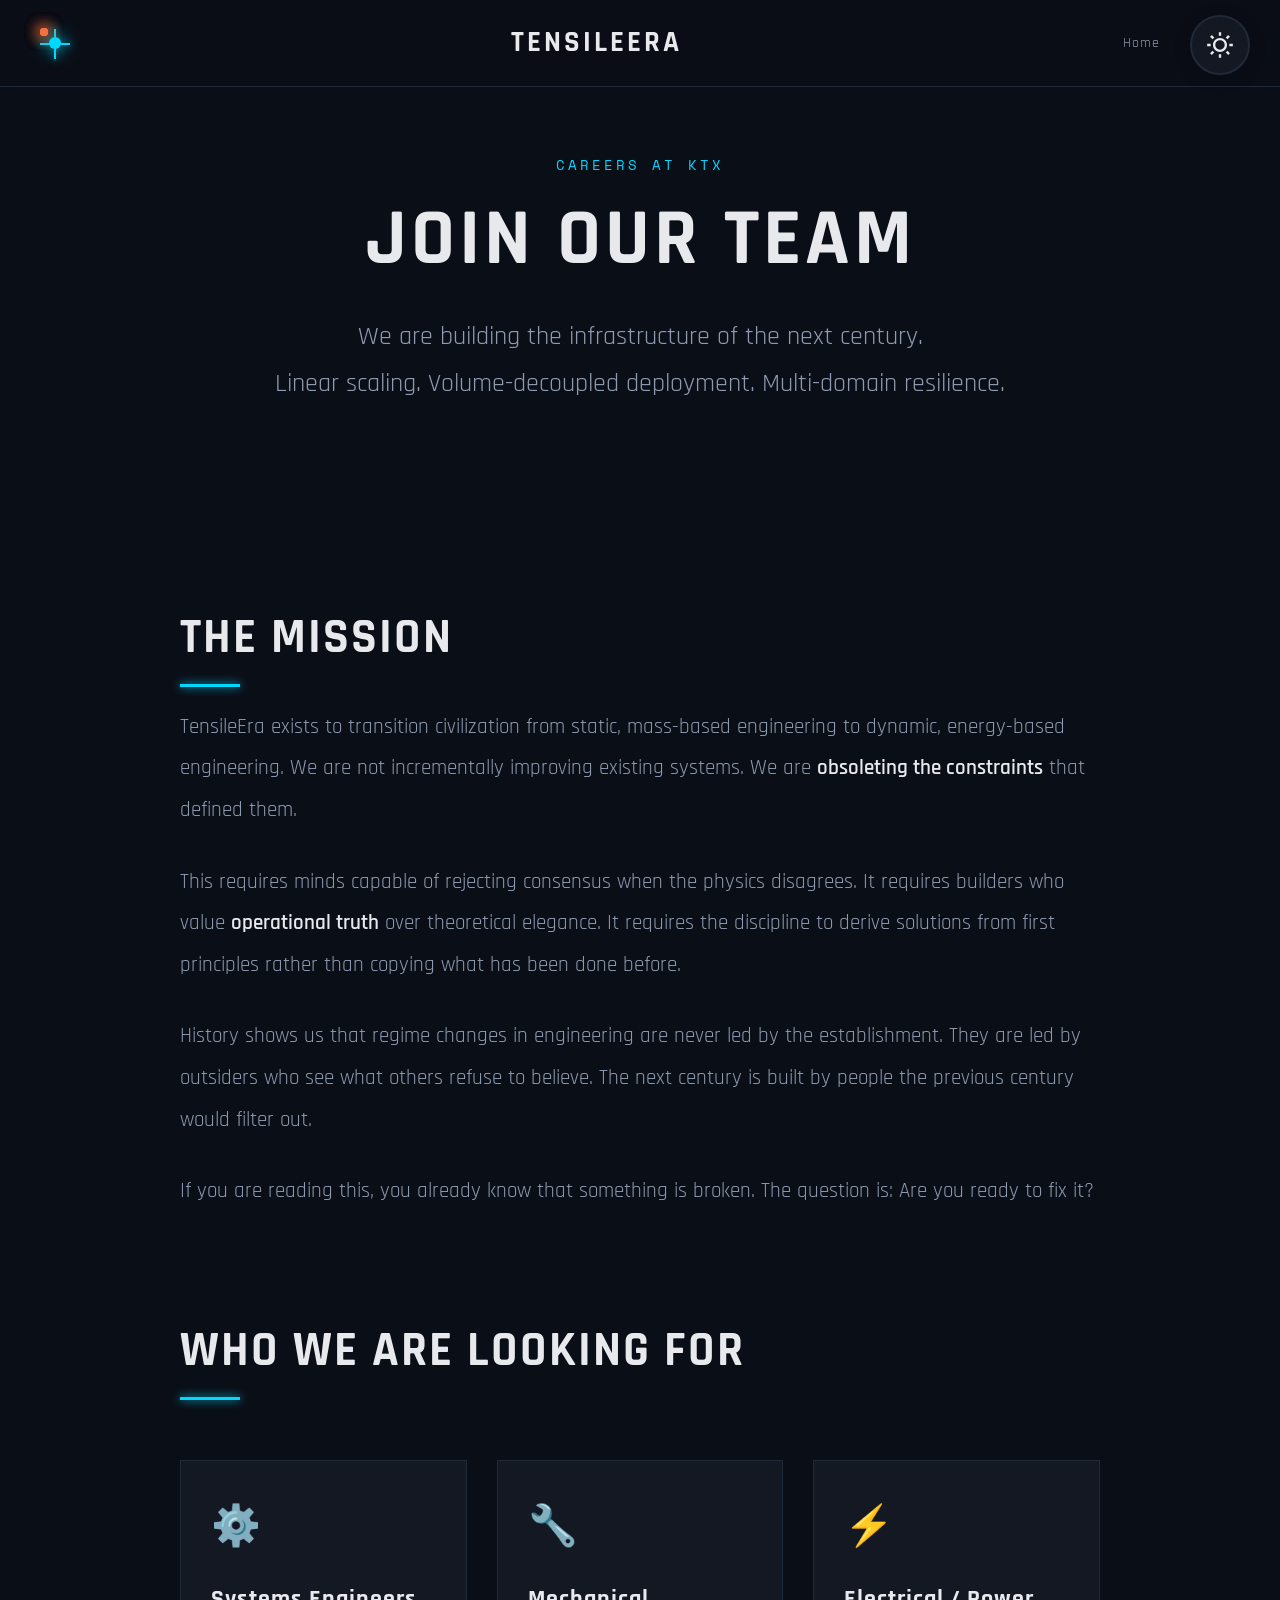
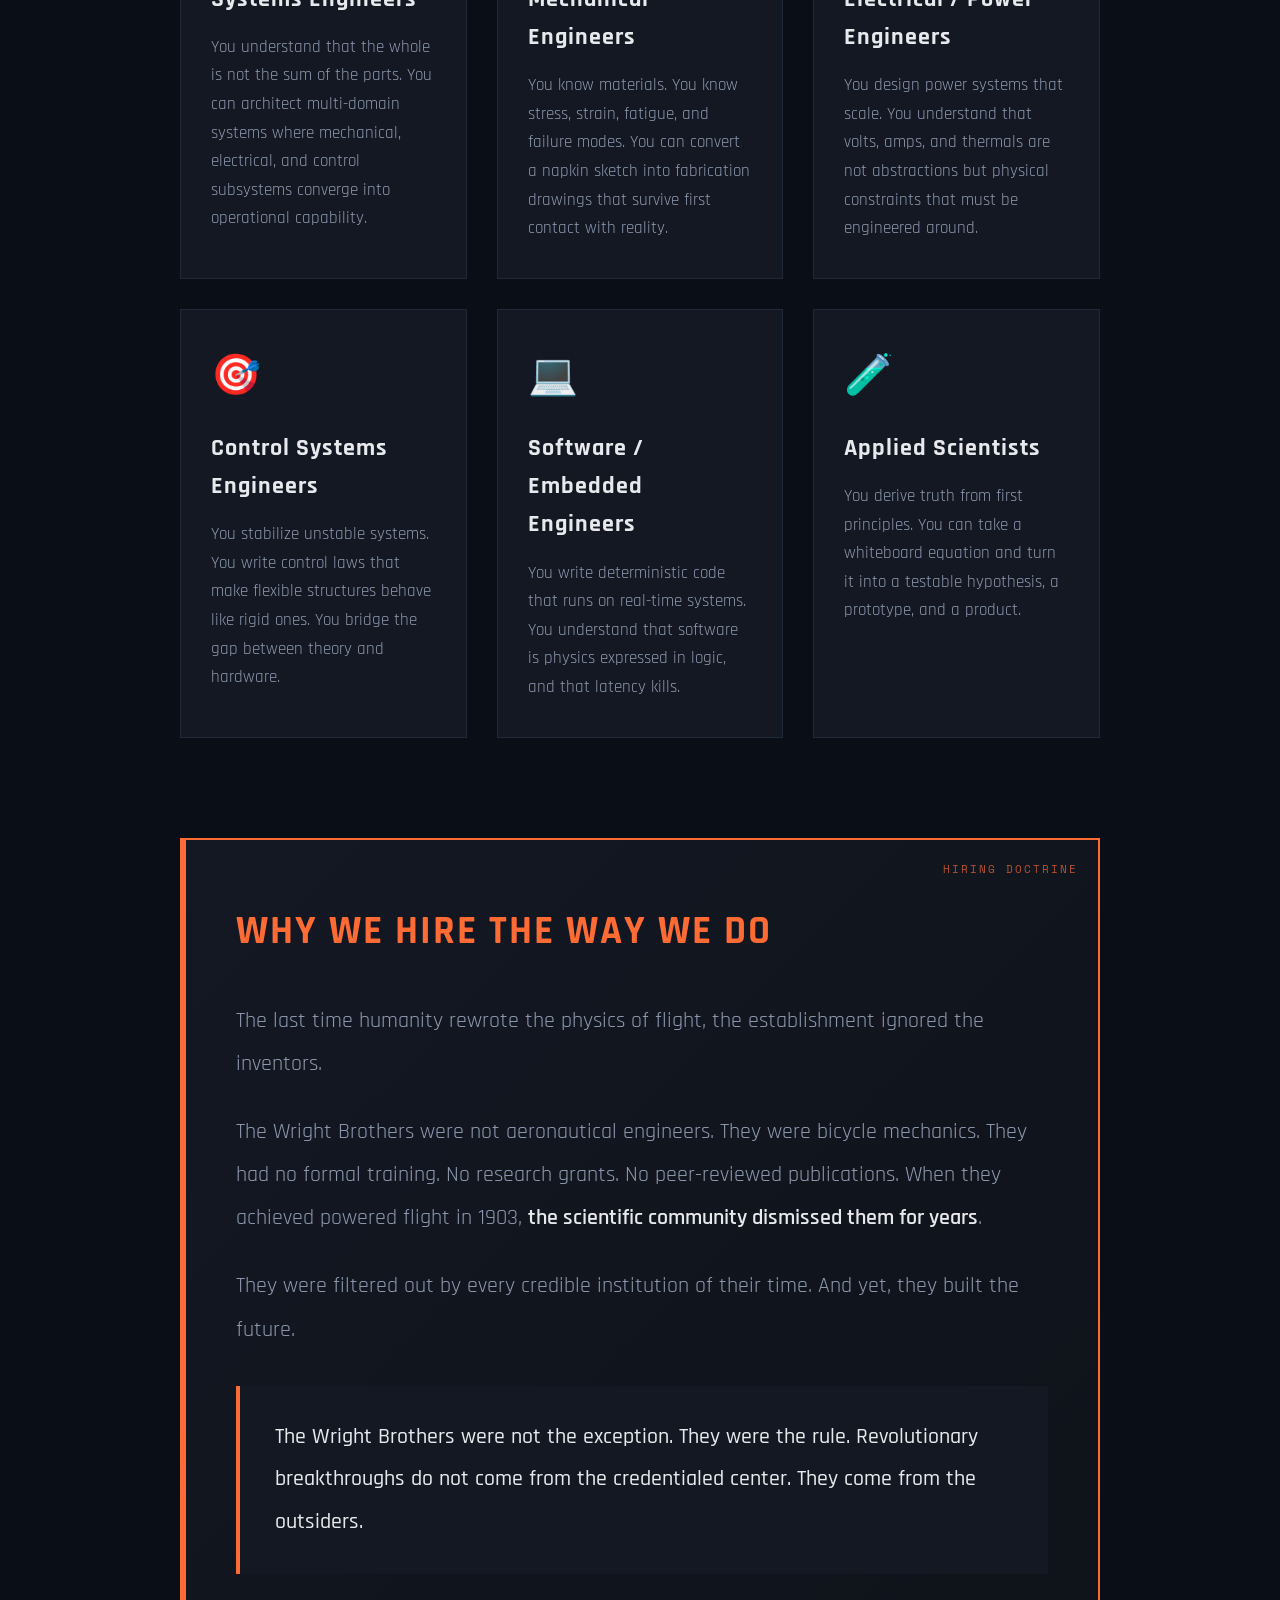
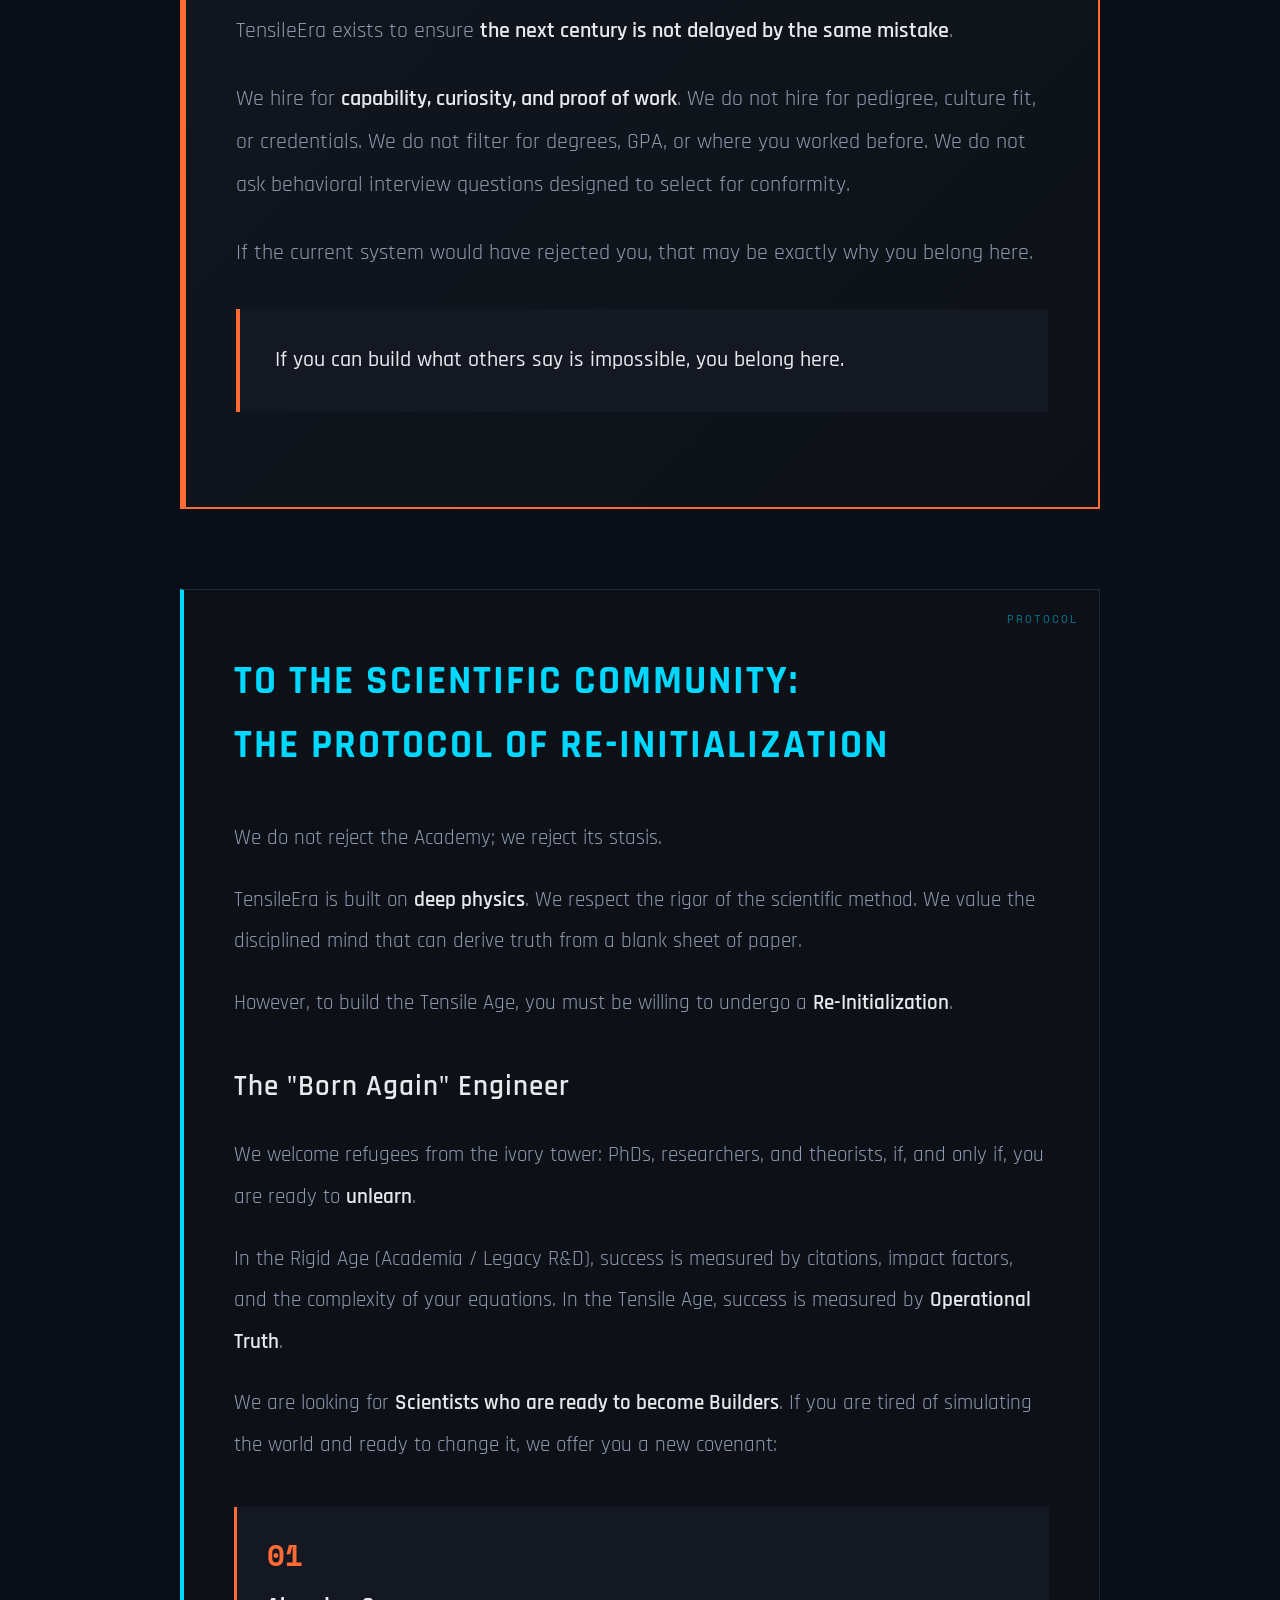
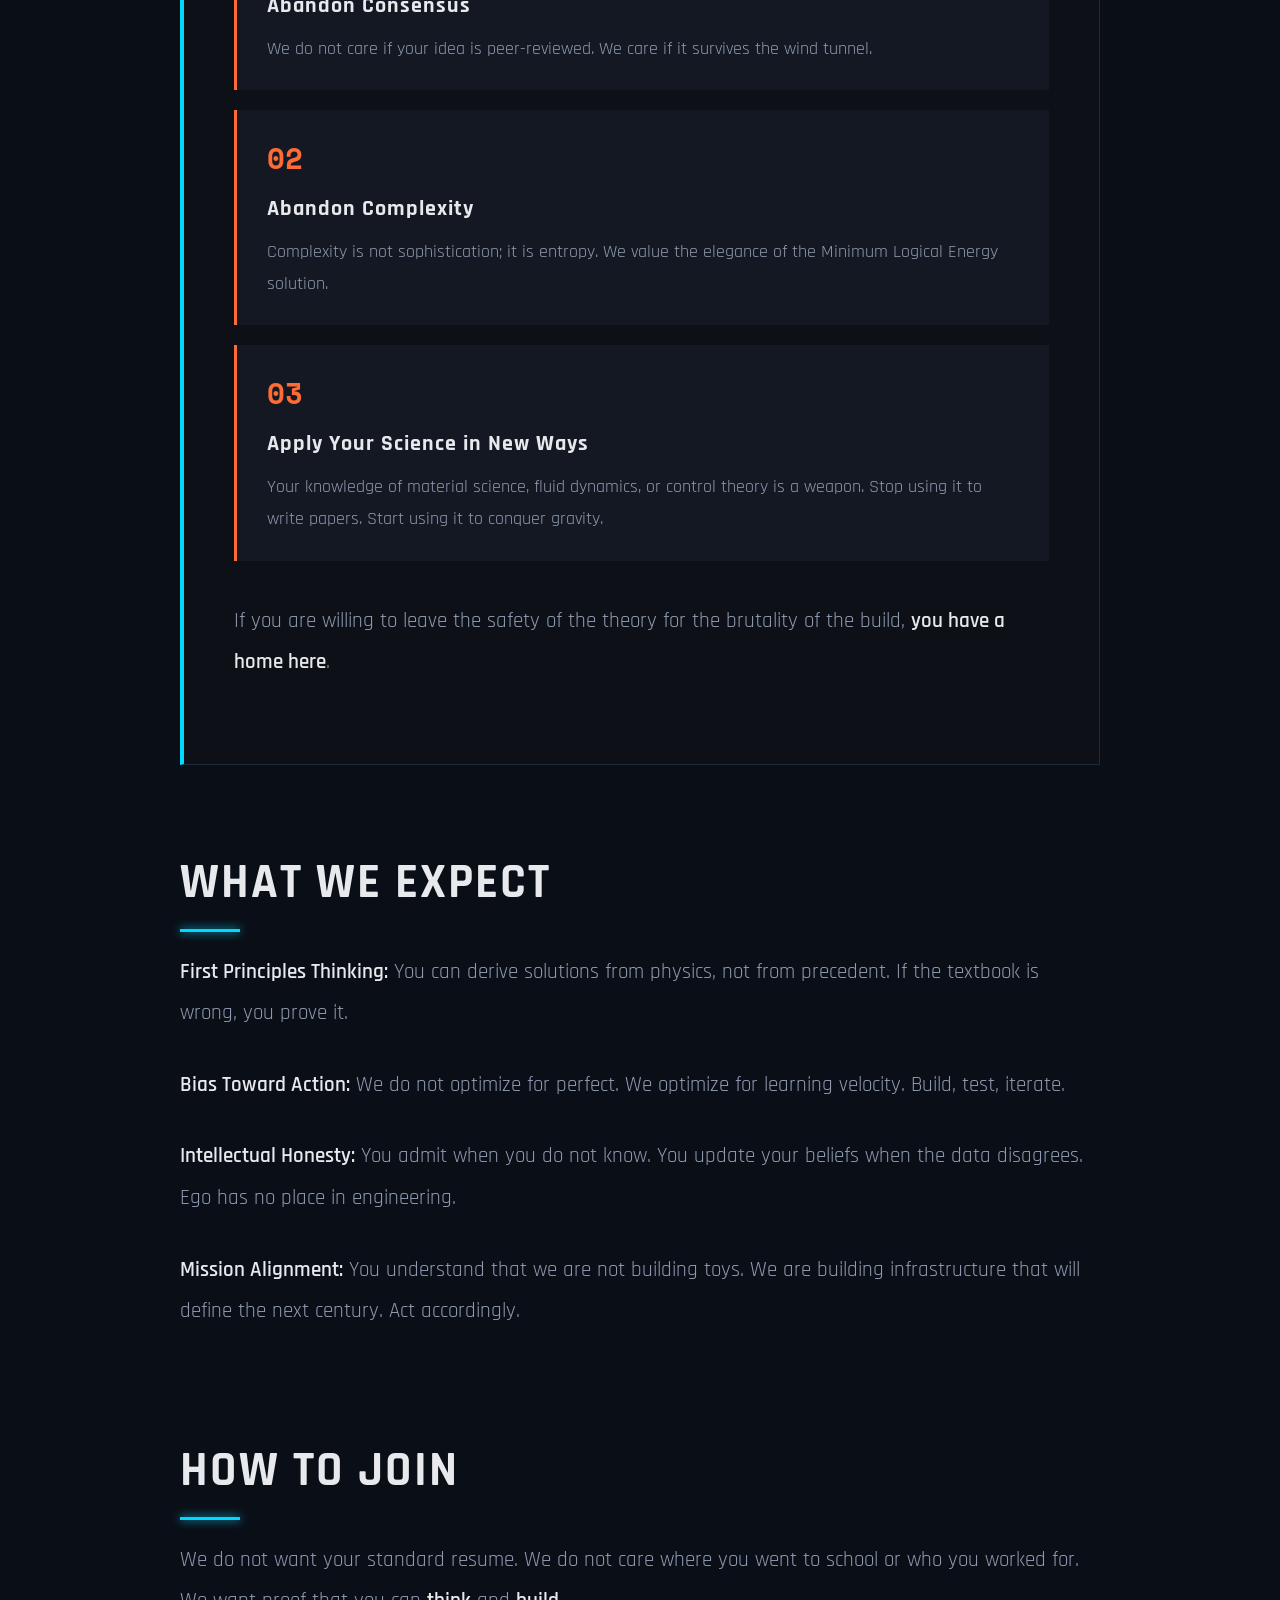
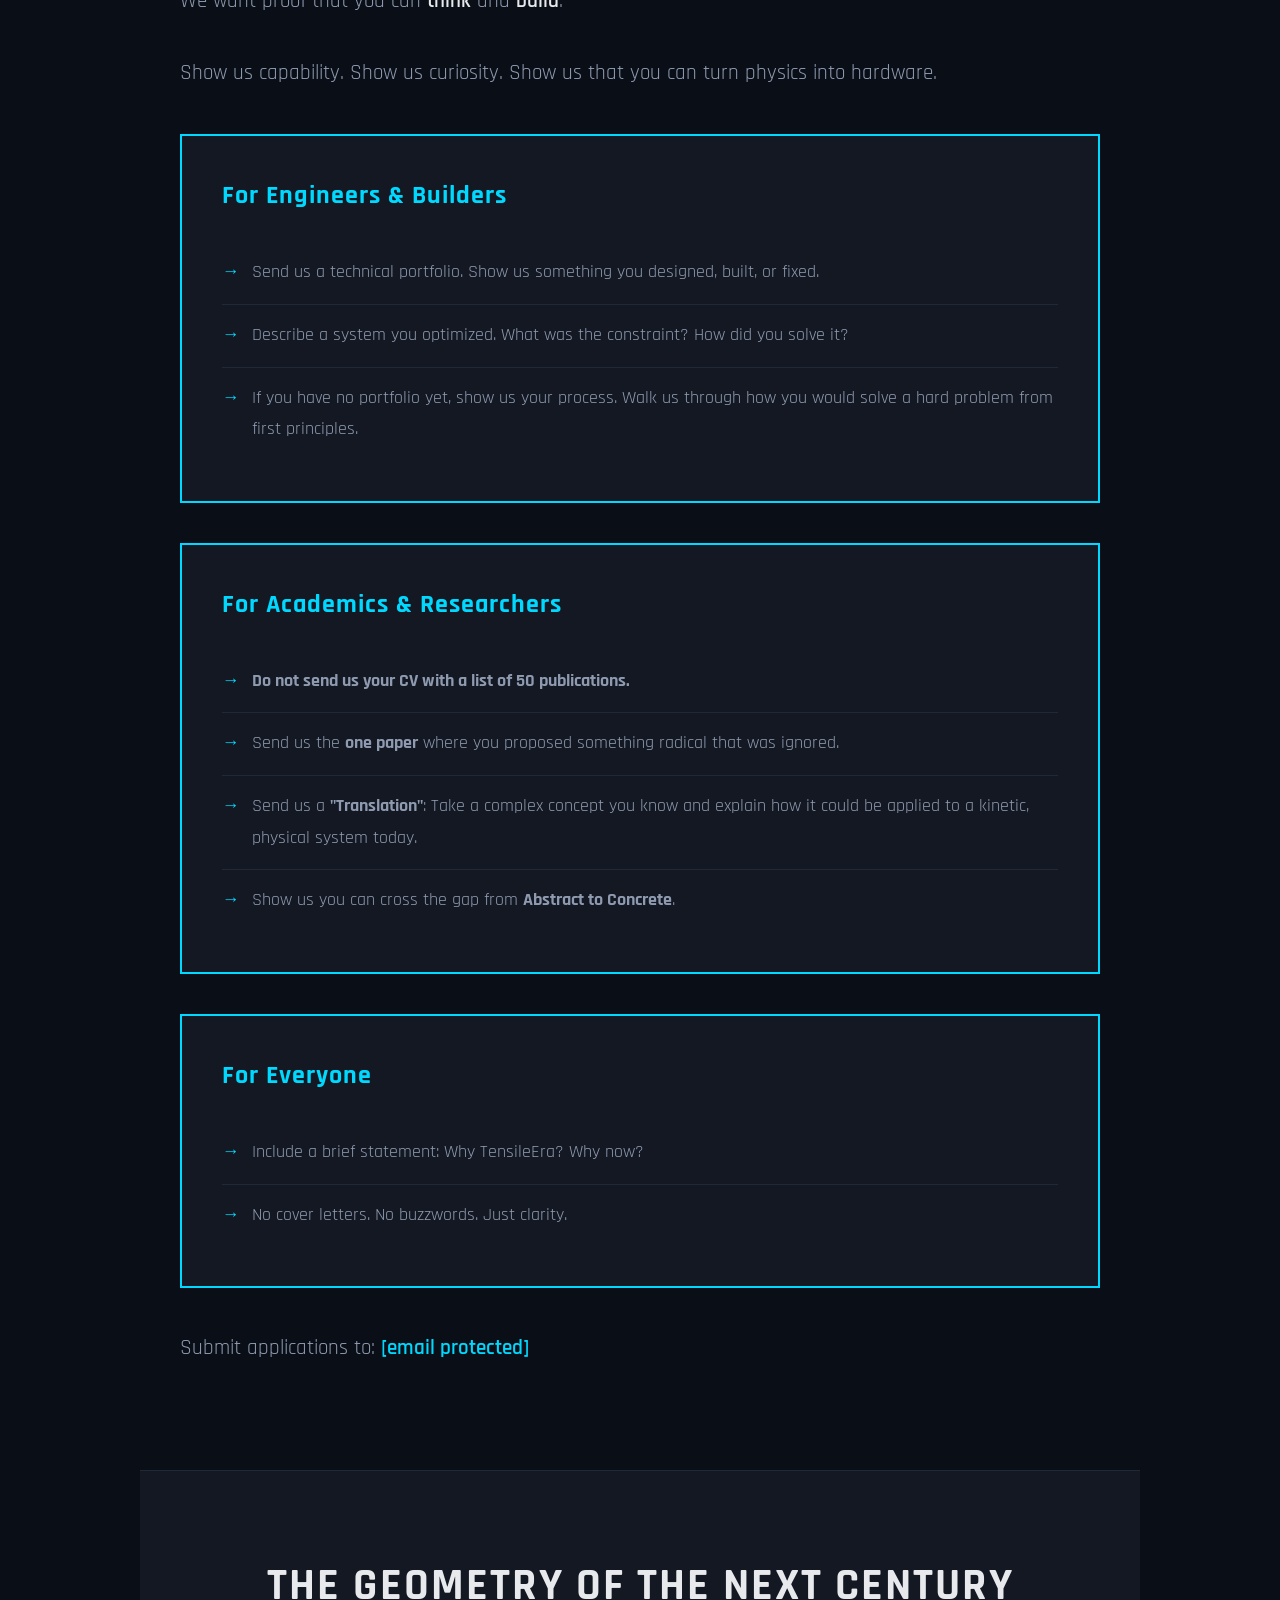
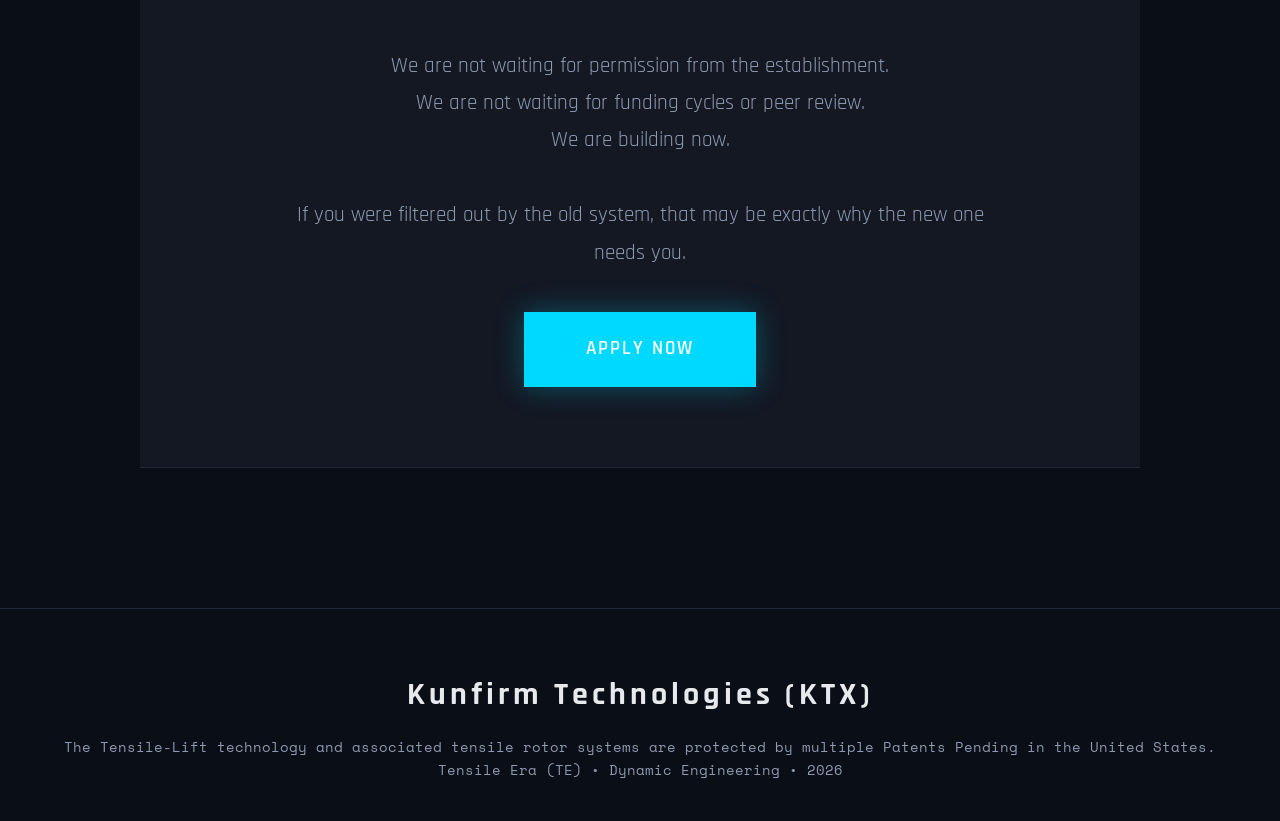
==== commit 6db279c0: "Update join-our-team.html" ====
--- a/join-our-team.html
+++ b/join-our-team.html
@@ -966,7 +966,8 @@
 
     <!-- Footer -->
     <footer class="footer">
-        <div class="footer-brand">KTX</div>
+        <div class="footer-brand">Kunfirm Technologies (KTX)</div>
+        <div class="footer-note">The Tensile-Lift technology and associated tensile rotor systems are protected by multiple Patents Pending in the United States.</div>
         <div class="footer-note">Tensile Era (TE) • Dynamic Engineering • 2026</div>
     </footer>
 
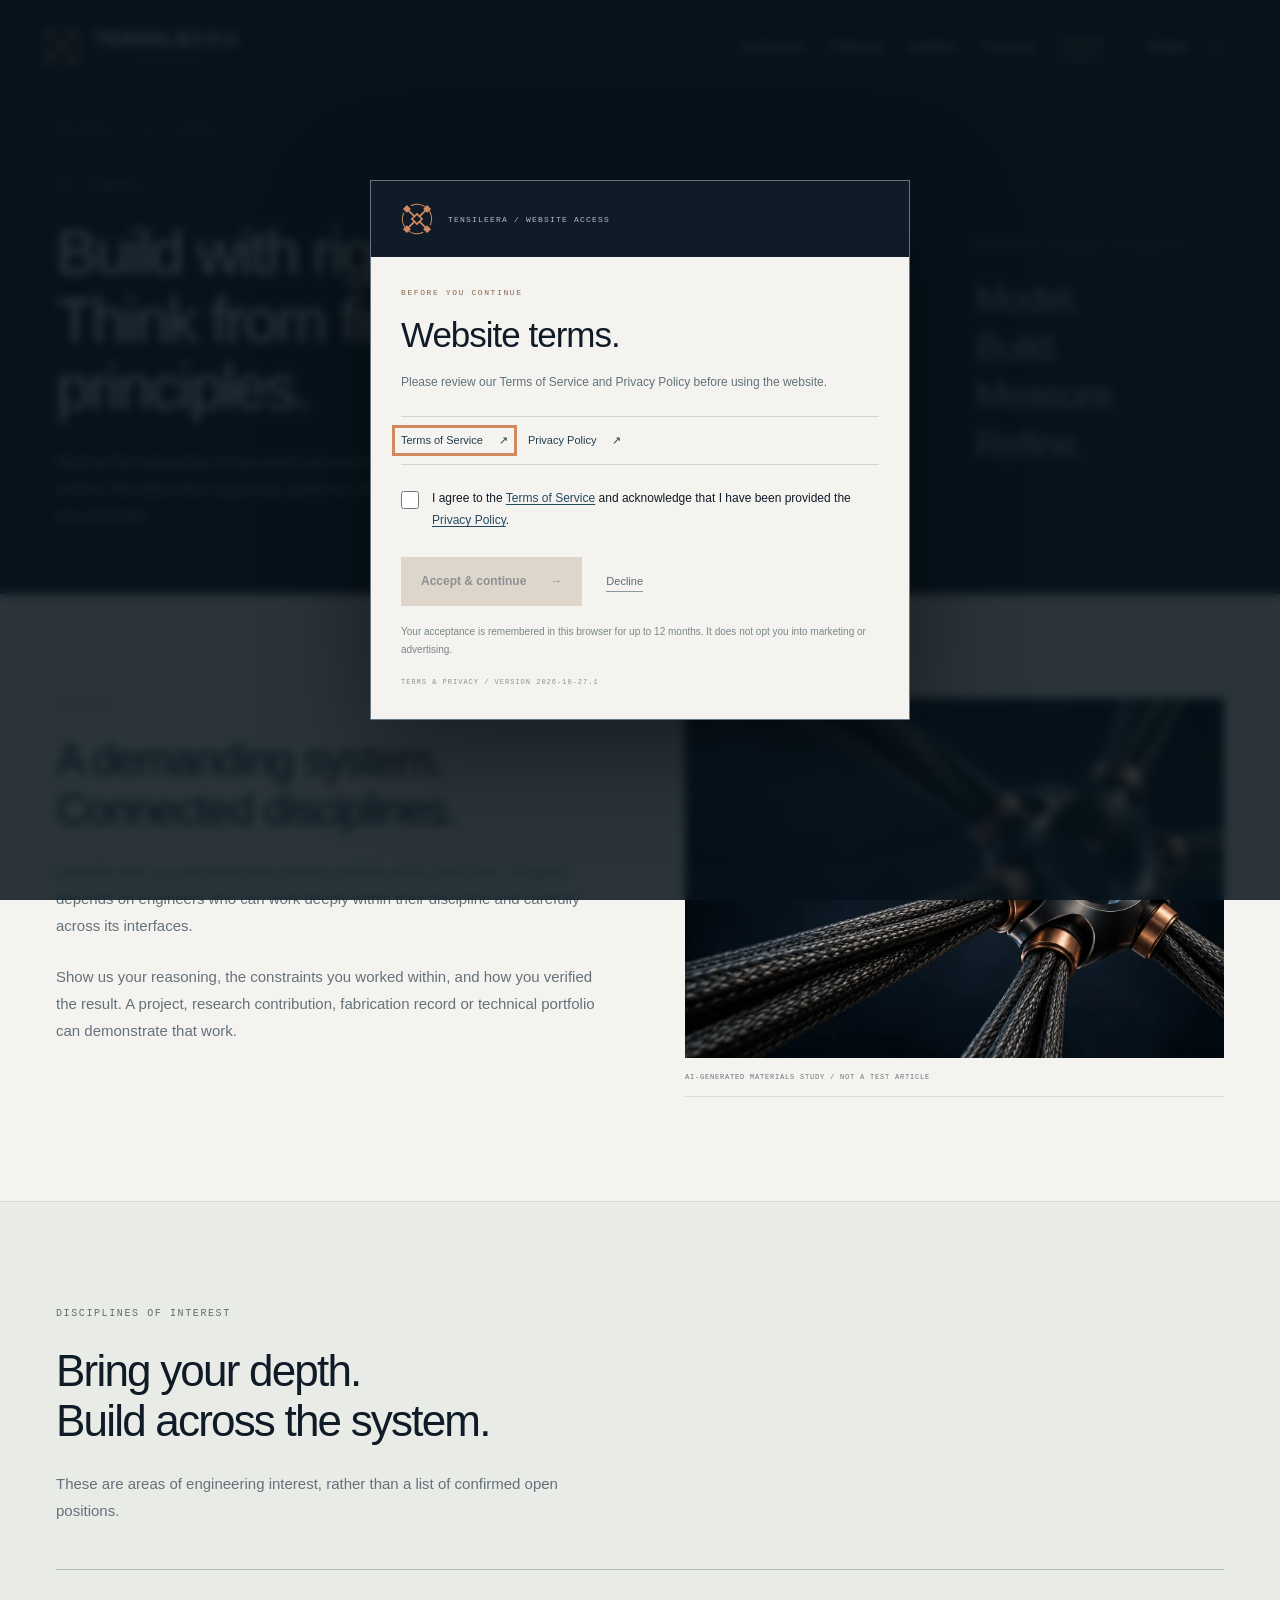
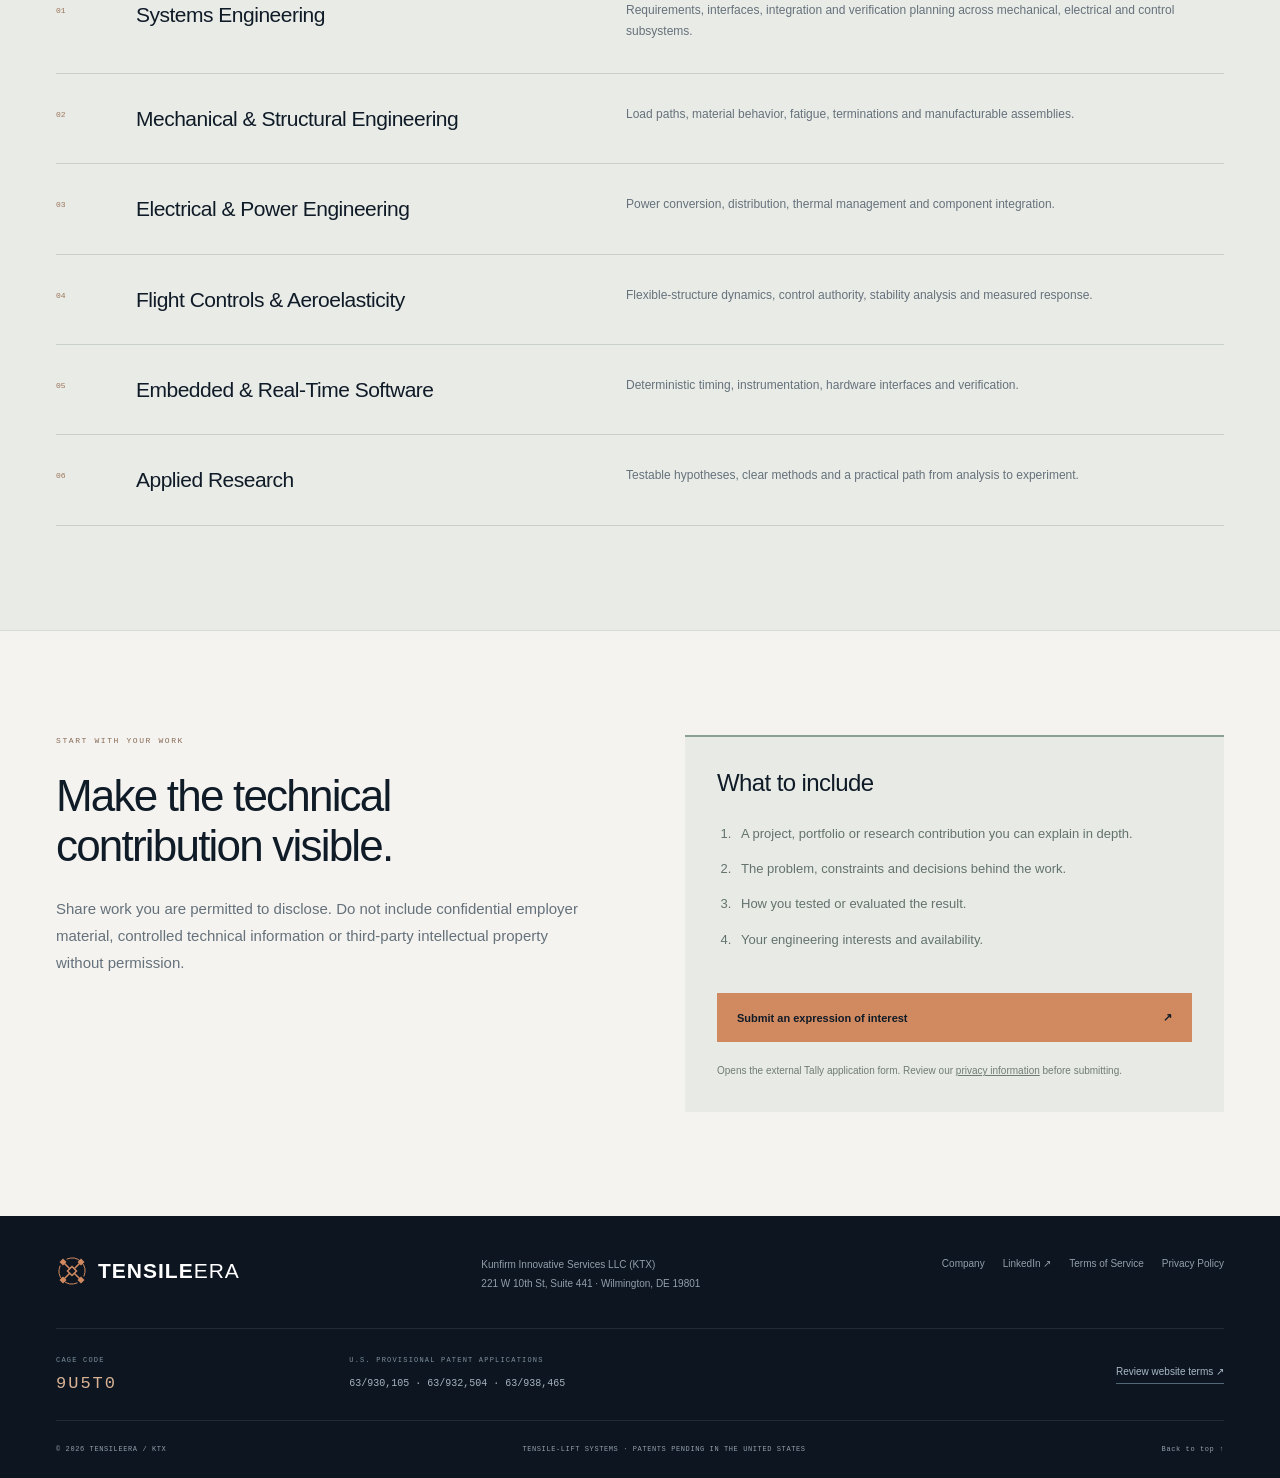
==== commit 6d645df7: "Redesign TensileEra site with platform pages and website terms" ====
--- a/join-our-team.html
+++ b/join-our-team.html
@@ -1,1005 +1 @@
-<!DOCTYPE html>
-<html lang="en">
-<head>
-    <meta charset="UTF-8">
-    <meta name="viewport" content="width=device-width, initial-scale=1.0">
-    <title>Join Our Team | TensileEra</title>
-    <meta name="description" content="Building the infrastructure of the next century. We are seeking builders, engineers, and scientists ready to transition from theory to execution.">
-    <style>
-        @import url('https://fonts.googleapis.com/css2?family=Rajdhani:wght@300;400;600;700&family=Space+Mono:wght@400;700&display=swap');
-        
-        * {
-            margin: 0;
-            padding: 0;
-            box-sizing: border-box;
-        }
-        
-        :root {
-            --primary-bg: #0A0E17;
-            --secondary-bg: #131823;
-            --accent-cyan: #00D9FF;
-            --accent-orange: #FF6B35;
-            --text-primary: #E8E9ED;
-            --text-secondary: #8E9AAF;
-            --border-color: #1F2937;
-            --highlight-bg: #0D1117;
-        }
-        
-        [data-theme="light"] {
-            --primary-bg: #F5F7FA;
-            --secondary-bg: #FFFFFF;
-            --accent-cyan: #0099CC;
-            --accent-orange: #FF6B35;
-            --text-primary: #1A1F2E;
-            --text-secondary: #4A5568;
-            --border-color: #E2E8F0;
-            --highlight-bg: #EDF2F7;
-        }
-        
-        body {
-            background: var(--primary-bg);
-            color: var(--text-primary);
-            font-family: 'Rajdhani', sans-serif;
-            line-height: 1.6;
-            overflow-x: hidden;
-            transition: background-color 0.3s ease, color 0.3s ease;
-        }
-        
-        /* Theme Toggle Button */
-        .theme-toggle {
-            position: fixed;
-            top: 15px;
-            right: 30px;
-            z-index: 10000;
-            width: 60px;
-            height: 60px;
-            border-radius: 50%;
-            background: var(--secondary-bg);
-            border: 2px solid var(--border-color);
-            cursor: pointer;
-            display: flex;
-            align-items: center;
-            justify-content: center;
-            transition: all 0.3s ease;
-            box-shadow: 0 4px 20px rgba(0, 0, 0, 0.1);
-        }
-        
-        .theme-toggle:hover {
-            transform: scale(1.1) rotate(15deg);
-            border-color: var(--accent-cyan);
-            box-shadow: 0 6px 30px rgba(0, 217, 255, 0.3);
-        }
-        
-        .theme-toggle svg {
-            width: 28px;
-            height: 28px;
-            fill: var(--text-primary);
-            transition: all 0.3s ease;
-        }
-        
-        .theme-icon {
-            position: absolute;
-            transition: opacity 0.3s ease, transform 0.3s ease;
-        }
-        
-        .theme-icon.hidden {
-            opacity: 0;
-            transform: scale(0) rotate(180deg);
-        }
-        
-        /* Navigation */
-        .nav {
-            position: fixed;
-            top: 0;
-            left: 0;
-            right: 0;
-            background: rgba(10, 14, 23, 0.9);
-            backdrop-filter: blur(10px);
-            border-bottom: 1px solid var(--border-color);
-            padding: 20px 40px;
-            z-index: 999;
-            transition: background 0.3s ease;
-        }
-        
-        [data-theme="light"] .nav {
-            background: rgba(255, 255, 255, 0.9);
-        }
-        
-        .nav-content {
-            max-width: 1200px;
-            margin: 0 auto;
-            display: flex;
-            justify-content: space-between;
-            align-items: center;
-        }
-        
-        .nav-brand {
-            font-size: 1.8rem;
-            font-weight: 700;
-            letter-spacing: 3px;
-            color: var(--text-primary);
-            text-decoration: none;
-        }
-        
-        .nav-link {
-            color: var(--text-secondary);
-            text-decoration: none;
-            font-size: 1rem;
-            letter-spacing: 1px;
-            transition: color 0.3s ease;
-        }
-        
-        .nav-link:hover {
-            color: var(--accent-cyan);
-        }
-        .nav-content .tensile-logo {
-            width: 30px;
-            height: 30px;
-        }
-        /* Hero Section */
-        .hero {
-            position: relative;
-            min-height: 60vh;
-            display: flex;
-            flex-direction: column;
-            justify-content: center;
-            align-items: center;
-            padding: 140px 40px 80px;
-            text-align: center;
-        }
-        
-        .hero-label {
-            font-family: 'Space Mono', monospace;
-            font-size: 0.9rem;
-            color: var(--accent-cyan);
-            letter-spacing: 3px;
-            text-transform: uppercase;
-            margin-bottom: 20px;
-            animation: fadeIn 1s ease-out;
-        }
-        
-        .hero-title {
-            font-size: clamp(3rem, 8vw, 5rem);
-            font-weight: 700;
-            letter-spacing: 4px;
-            margin-bottom: 30px;
-            animation: fadeIn 1s ease-out 0.2s both;
-            line-height: 1.1;
-        }
-        
-        .hero-subtitle {
-            font-size: clamp(1.2rem, 3vw, 1.6rem);
-            color: var(--text-secondary);
-            max-width: 800px;
-            margin: 0 auto 40px;
-            animation: fadeIn 1s ease-out 0.4s both;
-            line-height: 1.8;
-        }
-                .logo-container {
-            margin-bottom: 60px;
-            animation: fadeInDown 1.2s ease-out;
-        }
-        
-        .tensile-logo {
-            width: 120px;
-            height: 120px;
-            position: relative;
-        }
-        
-        .rotating-element {
-            position: absolute;
-            width: 100%;
-            height: 100%;
-            animation: spin 10s linear infinite;
-        }
-        
-        .rotor-line {
-            position: absolute;
-            width: 50%;
-            height: 2px;
-            background: var(--accent-cyan);
-            top: 50%;
-            left: 50%;
-            transform-origin: left center;
-            box-shadow: 0 0 10px var(--accent-cyan);
-            transition: background 0.3s ease, box-shadow 0.3s ease;
-        }
-        
-        .rotor-line:nth-child(1) { transform: rotate(0deg); }
-        .rotor-line:nth-child(2) { transform: rotate(90deg); }
-        .rotor-line:nth-child(3) { transform: rotate(180deg); }
-        .rotor-line:nth-child(4) { transform: rotate(270deg); }
-        
-        .hub {
-            position: absolute;
-            width: 12px;
-            height: 12px;
-            background: var(--accent-cyan);
-            border-radius: 50%;
-            top: 50%;
-            left: 50%;
-            transform: translate(-50%, -50%);
-            box-shadow: 0 0 20px var(--accent-cyan);
-            transition: background 0.3s ease, box-shadow 0.3s ease;
-        }
-        
-        .tip-mass {
-            position: absolute;
-            width: 8px;
-            height: 8px;
-            background: var(--accent-orange);
-            border-radius: 50%;
-            box-shadow: 0 0 15px var(--accent-orange);
-            transition: background 0.3s ease, box-shadow 0.3s ease;
-        }
-        
-        .tip-mass:nth-child(1) { top: 50%; right: -4px; transform: translateY(-50%); }
-        .tip-mass:nth-child(2) { left: 50%; bottom: -4px; transform: translateX(-50%); }
-        .tip-mass:nth-child(3) { top: 50%; left: -4px; transform: translateY(-50%); }
-        .tip-mass:nth-child(4) { left: 50%; top: -4px; transform: translateX(-50%); }
-        
-        @keyframes spin {
-            from { transform: rotate(0deg); }
-            to { transform: rotate(360deg); }
-        }
-        /* Content */
-        .content {
-            max-width: 1000px;
-            margin: 0 auto;
-            padding: 60px 40px;
-        }
-        
-        .section {
-            margin-bottom: 100px;
-        }
-        
-        .section-title {
-            font-size: clamp(2rem, 5vw, 3rem);
-            font-weight: 700;
-            margin-bottom: 30px;
-            letter-spacing: 2px;
-            position: relative;
-            display: inline-block;
-        }
-        
-        .section-title::after {
-            content: '';
-            position: absolute;
-            bottom: -10px;
-            left: 0;
-            width: 60px;
-            height: 3px;
-            background: var(--accent-cyan);
-            box-shadow: 0 0 10px var(--accent-cyan);
-        }
-        
-        .section-text {
-            font-size: clamp(1.1rem, 2.5vw, 1.3rem);
-            line-height: 2;
-            color: var(--text-secondary);
-            margin-bottom: 30px;
-        }
-        
-        .section-text strong {
-            color: var(--text-primary);
-            font-weight: 600;
-        }
-        
-        /* Special Section for Scientists */
-        .scientist-section {
-            background: var(--highlight-bg);
-            border: 1px solid var(--border-color);
-            border-left: 4px solid var(--accent-cyan);
-            padding: 60px 50px;
-            margin: 80px 0;
-            position: relative;
-        }
-        
-        .scientist-section::before {
-            content: 'PROTOCOL';
-            position: absolute;
-            top: 20px;
-            right: 20px;
-            font-family: 'Space Mono', monospace;
-            font-size: 0.7rem;
-            color: var(--accent-cyan);
-            letter-spacing: 2px;
-            opacity: 0.5;
-        }
-        
-        .scientist-title {
-            font-size: clamp(1.8rem, 4vw, 2.5rem);
-            font-weight: 700;
-            margin-bottom: 40px;
-            letter-spacing: 2px;
-            color: var(--accent-cyan);
-        }
-        
-        .scientist-subtitle {
-            font-size: clamp(1.3rem, 3vw, 1.8rem);
-            font-weight: 600;
-            margin: 40px 0 25px;
-            letter-spacing: 1px;
-        }
-        
-        .scientist-text {
-            font-size: clamp(1.1rem, 2.5vw, 1.3rem);
-            line-height: 2;
-            color: var(--text-secondary);
-            margin-bottom: 20px;
-        }
-        
-        .scientist-text strong {
-            color: var(--text-primary);
-            font-weight: 600;
-        }
-        
-        /* Covenant List */
-        .covenant-list {
-            list-style: none;
-            margin: 40px 0;
-            padding: 0;
-        }
-        
-        .covenant-item {
-            padding: 25px 30px;
-            margin-bottom: 20px;
-            background: var(--secondary-bg);
-            border-left: 3px solid var(--accent-orange);
-            transition: all 0.3s ease;
-        }
-        
-        .covenant-item:hover {
-            transform: translateX(10px);
-            border-left-width: 5px;
-            box-shadow: 0 5px 20px rgba(255, 107, 53, 0.1);
-        }
-        
-        .covenant-number {
-            font-family: 'Space Mono', monospace;
-            font-size: 1.8rem;
-            font-weight: 700;
-            color: var(--accent-orange);
-            margin-bottom: 10px;
-            display: block;
-        }
-        
-        .covenant-title {
-            font-size: 1.4rem;
-            font-weight: 700;
-            margin-bottom: 10px;
-            letter-spacing: 1px;
-        }
-        
-        .covenant-text {
-            font-size: 1.1rem;
-            line-height: 1.8;
-            color: var(--text-secondary);
-        }
-        
-        /* Doctrine Section */
-        .doctrine-section {
-            background: linear-gradient(135deg, var(--secondary-bg) 0%, var(--highlight-bg) 100%);
-            border: 2px solid var(--accent-orange);
-            border-left: 6px solid var(--accent-orange);
-            padding: 60px 50px;
-            margin: 80px 0;
-            position: relative;
-        }
-        
-        .doctrine-section::before {
-            content: 'HIRING DOCTRINE';
-            position: absolute;
-            top: 20px;
-            right: 20px;
-            font-family: 'Space Mono', monospace;
-            font-size: 0.7rem;
-            color: var(--accent-orange);
-            letter-spacing: 2px;
-            opacity: 0.7;
-        }
-        
-        .doctrine-title {
-            font-size: clamp(1.8rem, 4vw, 2.5rem);
-            font-weight: 700;
-            margin-bottom: 35px;
-            letter-spacing: 2px;
-            color: var(--accent-orange);
-        }
-        
-        .doctrine-text {
-            font-size: clamp(1.15rem, 2.5vw, 1.35rem);
-            line-height: 2;
-            color: var(--text-secondary);
-            margin-bottom: 25px;
-        }
-        
-        .doctrine-text strong {
-            color: var(--text-primary);
-            font-weight: 600;
-        }
-        
-        .doctrine-highlight {
-            background: var(--secondary-bg);
-            border-left: 4px solid var(--accent-orange);
-            padding: 30px 35px;
-            margin: 35px 0;
-            font-size: clamp(1.2rem, 2.5vw, 1.4rem);
-            line-height: 1.9;
-            color: var(--text-primary);
-            font-weight: 500;
-        }
-        
-        /* Profile Types */
-        .profile-grid {
-            display: grid;
-            grid-template-columns: repeat(auto-fit, minmax(280px, 1fr));
-            gap: 30px;
-            margin: 40px 0;
-        }
-        
-        .profile-card {
-            background: var(--secondary-bg);
-            border: 1px solid var(--border-color);
-            padding: 35px 30px;
-            transition: all 0.4s ease;
-            position: relative;
-        }
-        
-        .profile-card::before {
-            content: '';
-            position: absolute;
-            top: 0;
-            left: 0;
-            width: 3px;
-            height: 0;
-            background: var(--accent-cyan);
-            transition: height 0.4s ease;
-        }
-        
-        .profile-card:hover::before {
-            height: 100%;
-        }
-        
-        .profile-card:hover {
-            transform: translateY(-5px);
-            border-color: var(--accent-cyan);
-            box-shadow: 0 10px 40px rgba(0, 217, 255, 0.1);
-        }
-        
-        .profile-icon {
-            font-size: 2.5rem;
-            margin-bottom: 20px;
-        }
-        
-        .profile-title {
-            font-size: 1.5rem;
-            font-weight: 700;
-            margin-bottom: 15px;
-            letter-spacing: 1px;
-        }
-        
-        .profile-description {
-            font-size: 1.05rem;
-            line-height: 1.7;
-            color: var(--text-secondary);
-        }
-        
-        /* Application Instructions */
-        .application-box {
-            background: var(--secondary-bg);
-            border: 2px solid var(--accent-cyan);
-            padding: 40px;
-            margin: 40px 0;
-        }
-        
-        .application-title {
-            font-size: 1.6rem;
-            font-weight: 700;
-            color: var(--accent-cyan);
-            margin-bottom: 25px;
-            letter-spacing: 1px;
-        }
-        
-        .application-list {
-            list-style: none;
-            margin: 0;
-            padding: 0;
-        }
-        
-        .application-list li {
-            padding: 15px 0 15px 30px;
-            border-bottom: 1px solid var(--border-color);
-            font-size: 1.1rem;
-            line-height: 1.8;
-            color: var(--text-secondary);
-            position: relative;
-        }
-        
-        .application-list li::before {
-            content: '→';
-            position: absolute;
-            left: 0;
-            color: var(--accent-cyan);
-            font-weight: 700;
-        }
-        
-        .application-list li:last-child {
-            border-bottom: none;
-        }
-        
-        /* CTA Section */
-        .cta-section {
-            text-align: center;
-            padding: 80px 40px;
-            background: var(--secondary-bg);
-            border-top: 1px solid var(--border-color);
-            border-bottom: 1px solid var(--border-color);
-            margin: 80px -40px;
-        }
-        
-        .cta-title {
-            font-size: clamp(2rem, 5vw, 2.8rem);
-            font-weight: 700;
-            margin-bottom: 25px;
-            letter-spacing: 2px;
-        }
-        
-        .cta-text {
-            font-size: clamp(1.1rem, 2.5vw, 1.3rem);
-            color: var(--text-secondary);
-            margin-bottom: 40px;
-            max-width: 700px;
-            margin-left: auto;
-            margin-right: auto;
-            line-height: 1.8;
-        }
-        
-        .cta-button {
-            display: inline-block;
-            padding: 20px 60px;
-            font-size: 1.2rem;
-            font-weight: 600;
-            color: #FFFFFF;
-            background: var(--accent-cyan);
-            text-decoration: none;
-            letter-spacing: 2px;
-            text-transform: uppercase;
-            transition: all 0.3s ease;
-            border: 2px solid var(--accent-cyan);
-            box-shadow: 0 0 30px rgba(0, 217, 255, 0.3);
-        }
-        
-        .cta-button:hover {
-            background: transparent;
-            color: var(--accent-cyan);
-            box-shadow: 0 0 50px rgba(0, 217, 255, 0.5);
-            transform: translateY(-3px);
-        }
-        
-        .email-link {
-            color: var(--accent-cyan);
-            text-decoration: none;
-            font-weight: 600;
-            transition: all 0.3s ease;
-        }
-        
-        .email-link:hover {
-            text-decoration: underline;
-        }
-        
-        /* Footer */
-        .footer {
-            text-align: center;
-            padding: 60px 40px 40px;
-            border-top: 1px solid var(--border-color);
-        }
-        
-        .footer-brand {
-            font-size: 2rem;
-            font-weight: 700;
-            letter-spacing: 4px;
-            margin-bottom: 15px;
-        }
-        
-        .footer-note {
-            font-family: 'Space Mono', monospace;
-            font-size: 0.9rem;
-            color: var(--text-secondary);
-        }
-        
-        /* Responsive */
-        @media (max-width: 768px) {
-            .theme-toggle {
-                width: 50px;
-                height: 50px;
-                top: 20px;
-                right: 20px;
-            }
-            
-            .theme-toggle svg {
-                width: 24px;
-                height: 24px;
-            }
-            
-            .nav {
-                padding: 15px 20px;
-            }
-            
-            .nav-brand {
-                font-size: 1.4rem;
-            }
-            
-            .hero {
-                padding: 120px 20px 60px;
-            }
-            
-            .content {
-                padding: 40px 20px;
-            }
-            
-            .scientist-section {
-                padding: 40px 25px;
-                margin: 60px -20px;
-            }
-            
-            .doctrine-section {
-                padding: 40px 25px;
-                margin: 60px -20px;
-            }
-            
-            .cta-section {
-                padding: 60px 20px;
-                margin: 60px -20px;
-            }
-            
-            .application-box {
-                padding: 30px 20px;
-            }
-            
-            .profile-grid {
-                grid-template-columns: 1fr;
-            }
-            }
-            .nav-link {
-               font-size: 0.9rem;
-               margin-right: 80px;
-            }
-        /* Animations */
-        @keyframes fadeIn {
-            from {
-                opacity: 0;
-                transform: translateY(20px);
-            }
-            to {
-                opacity: 1;
-                transform: translateY(0);
-            }
-        }
-    </style>
-</head>
-<body>
-    <!-- Theme Toggle Button -->
-    <button class="theme-toggle" id="themeToggle" aria-label="Toggle theme">
-        <svg class="theme-icon sun-icon" xmlns="http://www.w3.org/2000/svg" viewBox="0 0 24 24">
-            <path d="M12 18C8.68629 18 6 15.3137 6 12C6 8.68629 8.68629 6 12 6C15.3137 6 18 8.68629 18 12C18 15.3137 15.3137 18 12 18ZM12 16C14.2091 16 16 14.2091 16 12C16 9.79086 14.2091 8 12 8C9.79086 8 8 9.79086 8 12C8 14.2091 9.79086 16 12 16ZM11 1H13V4H11V1ZM11 20H13V23H11V20ZM3.51472 4.92893L4.92893 3.51472L7.05025 5.63604L5.63604 7.05025L3.51472 4.92893ZM16.9497 18.364L18.364 16.9497L20.4853 19.0711L19.0711 20.4853L16.9497 18.364ZM19.0711 3.51472L20.4853 4.92893L18.364 7.05025L16.9497 5.63604L19.0711 3.51472ZM5.63604 16.9497L7.05025 18.364L4.92893 20.4853L3.51472 19.0711L5.63604 16.9497ZM23 11V13H20V11H23ZM4 11V13H1V11H4Z"/>
-        </svg>
-        <svg class="theme-icon moon-icon hidden" xmlns="http://www.w3.org/2000/svg" viewBox="0 0 24 24">
-            <path d="M10 7C10 10.866 13.134 14 17 14C18.9584 14 20.729 13.1957 21.9995 11.8995C22 11.933 22 11.9665 22 12C22 17.5228 17.5228 22 12 22C6.47715 22 2 17.5228 2 12C2 6.47715 6.47715 2 12 2C12.0335 2 12.067 2 12.1005 2.00049C10.8043 3.27098 10 5.04157 10 7ZM4 12C4 16.4183 7.58172 20 12 20C15.0583 20 17.7158 18.2839 19.062 15.7621C18.3945 15.9187 17.7035 16 17 16C12.0294 16 8 11.9706 8 7C8 6.29648 8.08133 5.60547 8.2379 4.938C5.71611 6.28423 4 8.9417 4 12Z"/>
-        </svg>
-    </button>
-
-    <!-- Navigation -->
-    <nav class="nav">
-        <div class="nav-content">
-            <div class="tensile-logo">
-                <div class="rotating-element">
-                    <div class="rotor-line"></div>
-                    <div class="rotor-line"></div>
-                    <div class="rotor-line"></div>
-                    <div class="rotor-line"></div>
-                    <div class="tip-mass"></div>
-                    <div class="tip-mass"></div>
-                    <div class="tip-mass"></div>
-                    <div class="tip-mass"></div>
-                </div>
-                <div class="hub"></div>
-            </div>            
-            <a href="index.html" class="nav-brand">TENSILEERA</a>
-            <a href="index.html" class="nav-link">Home</a>
-        </div>
-    </nav>
-
-    <!-- Hero Section -->
-    <section class="hero">
-        <div class="hero-label">CAREERS AT KTX</div>
-        <h1 class="hero-title">JOIN OUR TEAM</h1>
-        <p class="hero-subtitle">
-            We are building the infrastructure of the next century.<br>
-            Linear scaling. Volume-decoupled deployment. Multi-domain resilience.
-        </p>
-    </section>
-
-    <!-- Main Content -->
-    <div class="content">
-        <!-- Mission Section -->
-        <section class="section">
-            <h2 class="section-title">THE MISSION</h2>
-            <p class="section-text">
-                TensileEra exists to transition civilization from static, mass-based engineering to dynamic, energy-based engineering. We are not incrementally improving existing systems. We are <strong>obsoleting the constraints</strong> that defined them.
-            </p>
-            <p class="section-text">
-                This requires minds capable of rejecting consensus when the physics disagrees. It requires builders who value <strong>operational truth</strong> over theoretical elegance. It requires the discipline to derive solutions from first principles rather than copying what has been done before.
-            </p>
-            <p class="section-text">
-                History shows us that regime changes in engineering are never led by the establishment. They are led by outsiders who see what others refuse to believe. The next century is built by people the previous century would filter out.
-            </p>
-            <p class="section-text">
-                If you are reading this, you already know that something is broken. The question is: Are you ready to fix it?
-            </p>
-        </section>
-
-        <!-- Who We Are Looking For -->
-        <section class="section">
-            <h2 class="section-title">WHO WE ARE LOOKING FOR</h2>
-            
-            <div class="profile-grid">
-                <div class="profile-card">
-                    <div class="profile-icon">⚙️</div>
-                    <h3 class="profile-title">Systems Engineers</h3>
-                    <p class="profile-description">
-                        You understand that the whole is not the sum of the parts. You can architect multi-domain systems where mechanical, electrical, and control subsystems converge into operational capability.
-                    </p>
-                </div>
-                
-                <div class="profile-card">
-                    <div class="profile-icon">🔧</div>
-                    <h3 class="profile-title">Mechanical Engineers</h3>
-                    <p class="profile-description">
-                        You know materials. You know stress, strain, fatigue, and failure modes. You can convert a napkin sketch into fabrication drawings that survive first contact with reality.
-                    </p>
-                </div>
-                
-                <div class="profile-card">
-                    <div class="profile-icon">⚡</div>
-                    <h3 class="profile-title">Electrical / Power Engineers</h3>
-                    <p class="profile-description">
-                        You design power systems that scale. You understand that volts, amps, and thermals are not abstractions but physical constraints that must be engineered around.
-                    </p>
-                </div>
-                
-                <div class="profile-card">
-                    <div class="profile-icon">🎯</div>
-                    <h3 class="profile-title">Control Systems Engineers</h3>
-                    <p class="profile-description">
-                        You stabilize unstable systems. You write control laws that make flexible structures behave like rigid ones. You bridge the gap between theory and hardware.
-                    </p>
-                </div>
-                
-                <div class="profile-card">
-                    <div class="profile-icon">💻</div>
-                    <h3 class="profile-title">Software / Embedded Engineers</h3>
-                    <p class="profile-description">
-                        You write deterministic code that runs on real-time systems. You understand that software is physics expressed in logic, and that latency kills.
-                    </p>
-                </div>
-                
-                <div class="profile-card">
-                    <div class="profile-icon">🧪</div>
-                    <h3 class="profile-title">Applied Scientists</h3>
-                    <p class="profile-description">
-                        You derive truth from first principles. You can take a whiteboard equation and turn it into a testable hypothesis, a prototype, and a product.
-                    </p>
-                </div>
-            </div>
-        </section>
-
-        <!-- DOCTRINE SECTION: Why We Hire the Way We Do -->
-        <section class="doctrine-section">
-            <h2 class="doctrine-title">WHY WE HIRE THE WAY WE DO</h2>
-            
-            <p class="doctrine-text">
-                The last time humanity rewrote the physics of flight, the establishment ignored the inventors.
-            </p>
-            
-            <p class="doctrine-text">
-                The Wright Brothers were not aeronautical engineers. They were bicycle mechanics. They had no formal training. No research grants. No peer-reviewed publications. When they achieved powered flight in 1903, <strong>the scientific community dismissed them for years</strong>.
-            </p>
-            
-            <p class="doctrine-text">
-                They were filtered out by every credible institution of their time. And yet, they built the future.
-            </p>
-            
-            <div class="doctrine-highlight">
-                The Wright Brothers were not the exception. They were the rule. Revolutionary breakthroughs do not come from the credentialed center. They come from the outsiders.
-            </div>
-            
-            <p class="doctrine-text">
-                TensileEra exists to ensure <strong>the next century is not delayed by the same mistake</strong>.
-            </p>
-            
-            <p class="doctrine-text">
-                We hire for <strong>capability, curiosity, and proof of work</strong>. We do not hire for pedigree, culture fit, or credentials. We do not filter for degrees, GPA, or where you worked before. We do not ask behavioral interview questions designed to select for conformity.
-            </p>
-            
-            <p class="doctrine-text">
-                If the current system would have rejected you, that may be exactly why you belong here.
-            </p>
-            
-            <div class="doctrine-highlight">
-                If you can build what others say is impossible, you belong here.
-            </div>
-        </section>
-
-        <!-- SPECIAL SECTION: To the Scientific Community -->
-        <section class="scientist-section">
-            <h2 class="scientist-title">TO THE SCIENTIFIC COMMUNITY:<br>THE PROTOCOL OF RE-INITIALIZATION</h2>
-            
-            <p class="scientist-text">
-                We do not reject the Academy; we reject its stasis.
-            </p>
-            
-            <p class="scientist-text">
-                TensileEra is built on <strong>deep physics</strong>. We respect the rigor of the scientific method. We value the disciplined mind that can derive truth from a blank sheet of paper.
-            </p>
-            
-            <p class="scientist-text">
-                However, to build the Tensile Age, you must be willing to undergo a <strong>Re-Initialization</strong>.
-            </p>
-            
-            <h3 class="scientist-subtitle">The "Born Again" Engineer</h3>
-            
-            <p class="scientist-text">
-                We welcome refugees from the ivory tower: PhDs, researchers, and theorists, if, and only if, you are ready to <strong>unlearn</strong>.
-            </p>
-            
-            <p class="scientist-text">
-                In the Rigid Age (Academia / Legacy R&D), success is measured by citations, impact factors, and the complexity of your equations. In the Tensile Age, success is measured by <strong>Operational Truth</strong>.
-            </p>
-            
-            <p class="scientist-text">
-                We are looking for <strong>Scientists who are ready to become Builders</strong>. If you are tired of simulating the world and ready to change it, we offer you a new covenant:
-            </p>
-            
-            <ul class="covenant-list">
-                <li class="covenant-item">
-                    <span class="covenant-number">01</span>
-                    <div class="covenant-title">Abandon Consensus</div>
-                    <div class="covenant-text">
-                        We do not care if your idea is peer-reviewed. We care if it survives the wind tunnel.
-                    </div>
-                </li>
-                
-                <li class="covenant-item">
-                    <span class="covenant-number">02</span>
-                    <div class="covenant-title">Abandon Complexity</div>
-                    <div class="covenant-text">
-                        Complexity is not sophistication; it is entropy. We value the elegance of the Minimum Logical Energy solution.
-                    </div>
-                </li>
-                
-                <li class="covenant-item">
-                    <span class="covenant-number">03</span>
-                    <div class="covenant-title">Apply Your Science in New Ways</div>
-                    <div class="covenant-text">
-                        Your knowledge of material science, fluid dynamics, or control theory is a weapon. Stop using it to write papers. Start using it to conquer gravity.
-                    </div>
-                </li>
-            </ul>
-            
-            <p class="scientist-text">
-                If you are willing to leave the safety of the theory for the brutality of the build, <strong>you have a home here</strong>.
-            </p>
-        </section>
-
-        <!-- What We Expect -->
-        <section class="section">
-            <h2 class="section-title">WHAT WE EXPECT</h2>
-            <p class="section-text">
-                <strong>First Principles Thinking:</strong> You can derive solutions from physics, not from precedent. If the textbook is wrong, you prove it.
-            </p>
-            <p class="section-text">
-                <strong>Bias Toward Action:</strong> We do not optimize for perfect. We optimize for learning velocity. Build, test, iterate.
-            </p>
-            <p class="section-text">
-                <strong>Intellectual Honesty:</strong> You admit when you do not know. You update your beliefs when the data disagrees. Ego has no place in engineering.
-            </p>
-            <p class="section-text">
-                <strong>Mission Alignment:</strong> You understand that we are not building toys. We are building infrastructure that will define the next century. Act accordingly.
-            </p>
-        </section>
-
-        <!-- How to Join -->
-        <section class="section">
-            <h2 class="section-title">HOW TO JOIN</h2>
-            <p class="section-text">
-                We do not want your standard resume. We do not care where you went to school or who you worked for. We want proof that you can <strong>think</strong> and <strong>build</strong>.
-            </p>
-            <p class="section-text">
-                Show us capability. Show us curiosity. Show us that you can turn physics into hardware.
-            </p>
-            
-            <div class="application-box">
-                <h3 class="application-title">For Engineers & Builders</h3>
-                <ul class="application-list">
-                    <li>Send us a technical portfolio. Show us something you designed, built, or fixed.</li>
-                    <li>Describe a system you optimized. What was the constraint? How did you solve it?</li>
-                    <li>If you have no portfolio yet, show us your process. Walk us through how you would solve a hard problem from first principles.</li>
-                </ul>
-            </div>
-            
-            <div class="application-box">
-                <h3 class="application-title">For Academics & Researchers</h3>
-                <ul class="application-list">
-                    <li><strong>Do not send us your CV with a list of 50 publications.</strong></li>
-                    <li>Send us the <strong>one paper</strong> where you proposed something radical that was ignored.</li>
-                    <li>Send us a <strong>"Translation"</strong>: Take a complex concept you know and explain how it could be applied to a kinetic, physical system today.</li>
-                    <li>Show us you can cross the gap from <strong>Abstract to Concrete</strong>.</li>
-                </ul>
-            </div>
-            
-            <div class="application-box">
-                <h3 class="application-title">For Everyone</h3>
-                <ul class="application-list">
-                    <li>Include a brief statement: Why TensileEra? Why now?</li>
-                    <li>No cover letters. No buzzwords. Just clarity.</li>
-                </ul>
-            </div>
-            
-            <p class="section-text" style="margin-top: 40px;">
-                Submit applications to: <a href="https://tally.so/r/yP9YKX" class="email-link"><span class="__cf_email__" data-cfemail="ed8e8c9f88889f9ead9988839e848188889f8cc38e8280">[email&#160;protected]</span></a>
-            </p>
-        </section>
-
-        <!-- CTA Section -->
-        <div class="cta-section">
-            <h2 class="cta-title">THE GEOMETRY OF THE NEXT CENTURY</h2>
-            <p class="cta-text">
-                We are not waiting for permission from the establishment.<br>
-                We are not waiting for funding cycles or peer review.<br>
-                We are building now.<br><br>
-                If you were filtered out by the old system, that may be exactly why the new one needs you.
-            </p>
-            <a href="https://tally.so/r/yP9YKX" class="cta-button">Apply Now</a>
-        </div>
-    </div>
-
-    <!-- Footer -->
-    <footer class="footer">
-        <div class="footer-brand">Kunfirm Technologies (KTX)</div>
-        <div class="footer-note">The Tensile-Lift technology and associated tensile rotor systems are protected by multiple Patents Pending in the United States.</div>
-        <div class="footer-note">Tensile Era (TE) • Dynamic Engineering • 2026</div>
-    </footer>
-
-    <!-- Scripts -->
-    <script>
-        // Theme Toggle Functionality
-        const themeToggle = document.getElementById('themeToggle');
-        const html = document.documentElement;
-        const sunIcon = document.querySelector('.sun-icon');
-        const moonIcon = document.querySelector('.moon-icon');
-        
-        // Check for saved theme preference or default to dark
-        const currentTheme = localStorage.getItem('theme') || 'dark';
-        html.setAttribute('data-theme', currentTheme);
-        
-        // Update icon visibility based on current theme
-        if (currentTheme === 'light') {
-            sunIcon.classList.add('hidden');
-            moonIcon.classList.remove('hidden');
-        }
-        
-        themeToggle.addEventListener('click', () => {
-            const currentTheme = html.getAttribute('data-theme');
-            const newTheme = currentTheme === 'dark' ? 'light' : 'dark';
-            
-            html.setAttribute('data-theme', newTheme);
-            localStorage.setItem('theme', newTheme);
-            
-            // Toggle icons
-            sunIcon.classList.toggle('hidden');
-            moonIcon.classList.toggle('hidden');
-        });
-    </script>
-</body>
-</html>
+<!doctype html><html lang="en"><head><meta charset="utf-8"><meta name="viewport" content="width=device-width,initial-scale=1"><title>Careers | TensileEra</title><meta name="description" content="Explore engineering disciplines and share your technical work with TensileEra."><meta name="theme-color" content="#101b28"><link rel="icon" href="favicon.svg" type="image/svg+xml"><link rel="icon" href="favicon.ico" sizes="any"><link rel="apple-touch-icon" href="apple-touch-icon.png"><link rel="manifest" href="site.webmanifest"><link rel="canonical" href="https://tensileera.com/join-our-team.html"><meta property="og:title" content="Careers | TensileEra"><meta property="og:description" content="Explore engineering disciplines and share your technical work with TensileEra."><meta property="og:type" content="website"><meta property="og:url" content="https://tensileera.com/join-our-team.html"><meta property="og:image" content="https://tensileera.com/assets/tensile-platform-concept-v1.webp"><meta name="twitter:card" content="summary_large_image"><link rel="stylesheet" href="assets/site.css"><script src="assets/site.js" defer></script></head><body><a class="skip-link" href="#main">Skip to content</a><header class="site-header"><div class="header-inner"><a class="brand" href="index.html" aria-label="TensileEra home"><img class="brand-symbol" src="assets/brand-mark.svg" width="44" height="44" alt=""><span>TENSILE<span class="brand-light">ERA</span><small>A KTX TECHNOLOGY</small></span></a><button class="menu-toggle" aria-expanded="false" aria-controls="primary-nav"><span class="menu-label">Menu</span><span class="menu-lines" aria-hidden="true"></span></button><nav id="primary-nav" aria-label="Primary navigation"><a href="architecture.html">Architecture</a><a href="platforms.html">Platforms</a><a href="validation.html">Validation</a><a href="company.html">Company</a><a href="join-our-team.html" aria-current="page">Careers</a><a class="nav-contact" href="contact.html">Contact <span aria-hidden="true">↗</span></a></nav></div></header><main id="main"><section class="page-hero"><div class="wrap"><div class="breadcrumb"><a href="index.html">TensileEra</a><span>/</span>05 / CAREERS</div><div class="page-hero-grid"><div><p class="eyebrow">05 / CAREERS</p><h1>Build with rigor.<br>Think from first principles.</h1><p class="page-lead">Work at the intersection of structural mechanics, propulsion and real-time control. We value clear reasoning, technical collaboration and evidence of what you can build.</p></div><div class="hero-aside-note"><span class="eyebrow">ENGINEERING / RESEARCH / INTEGRATION</span><p>Model.<br>Build.<br>Measure.<br>Refine.</p></div></div></div></section><section class="section-space"><div class="wrap split-editorial"><div><p class="eyebrow">THE WORK</p><h2>A demanding system.<br>Connected disciplines.</h2><p class="section-intro">A tensile rotor is a structural and controls problem at the same time. Progress depends on engineers who can work deeply within their discipline and carefully across its interfaces.</p><p class="section-intro">Show us your reasoning, the constraints you worked within, and how you verified the result. A project, research contribution, fabrication record or technical portfolio can demonstrate that work.</p></div><figure class="editorial-image"><img src="assets/tensile-material-study-v1.webp" alt="Illustrative braided tension members meeting a machined central interface." width="1536" height="1024" loading="lazy"><figcaption>AI-GENERATED MATERIALS STUDY / NOT A TEST ARTICLE</figcaption></figure></div></section><section class="section-space alternate-section"><div class="wrap"><div class="section-heading"><p class="eyebrow">DISCIPLINES OF INTEREST</p><h2>Bring your depth.<br>Build across the system.</h2><p class="section-intro">These are areas of engineering interest, rather than a list of confirmed open positions.</p></div><div class="roles-list"><article><span>01</span><h3>Systems Engineering</h3><p>Requirements, interfaces, integration and verification planning across mechanical, electrical and control subsystems.</p></article><article><span>02</span><h3>Mechanical & Structural Engineering</h3><p>Load paths, material behavior, fatigue, terminations and manufacturable assemblies.</p></article><article><span>03</span><h3>Electrical & Power Engineering</h3><p>Power conversion, distribution, thermal management and component integration.</p></article><article><span>04</span><h3>Flight Controls & Aeroelasticity</h3><p>Flexible-structure dynamics, control authority, stability analysis and measured response.</p></article><article><span>05</span><h3>Embedded & Real-Time Software</h3><p>Deterministic timing, instrumentation, hardware interfaces and verification.</p></article><article><span>06</span><h3>Applied Research</h3><p>Testable hypotheses, clear methods and a practical path from analysis to experiment.</p></article></div></div></section><section class="section-space" id="apply"><div class="wrap split-editorial"><div><p class="eyebrow">START WITH YOUR WORK</p><h2>Make the technical<br>contribution visible.</h2><p class="section-intro">Share work you are permitted to disclose. Do not include confidential employer material, controlled technical information or third-party intellectual property without permission.</p></div><div class="application-panel"><h3>What to include</h3><ol><li>A project, portfolio or research contribution you can explain in depth.</li><li>The problem, constraints and decisions behind the work.</li><li>How you tested or evaluated the result.</li><li>Your engineering interests and availability.</li></ol><a class="button button-copper" href="https://tally.so/r/yP9YKX" target="_blank" rel="noopener noreferrer">Submit an expression of interest <span aria-hidden="true">↗</span></a><p class="fine-print">Opens the external Tally application form. Review our <a href="privacy.html">privacy information</a> before submitting.</p></div></div></section></main><footer class="site-footer"><div class="wrap"><div class="footer-top"><a class="footer-wordmark" href="index.html"><img src="assets/brand-mark.svg" width="32" height="32" alt="">TENSILE<span>ERA</span></a><p>Kunfirm Innovative Services LLC (KTX)<br>221 W 10th St, Suite 441 · Wilmington, DE 19801</p><div class="footer-links"><a href="company.html">Company</a><a href="https://www.linkedin.com/company/tensileera/" target="_blank" rel="noopener noreferrer">LinkedIn ↗</a><a href="terms.html">Terms of Service</a><a href="privacy.html">Privacy Policy</a></div></div><div class="footer-credentials"><div><span>CAGE CODE</span><strong>9U5T0</strong></div><div class="footer-patent-record"><span>U.S. PROVISIONAL PATENT APPLICATIONS</span><p>63/930,105 · 63/932,504 · 63/938,465</p></div><button class="review-terms" type="button" data-review-terms>Review website terms ↗</button></div><div class="footer-bottom"><span>© 2026 TENSILEERA / KTX</span><span>TENSILE-LIFT SYSTEMS · PATENTS PENDING IN THE UNITED STATES</span><a href="#main">Back to top ↑</a></div></div></footer><dialog class="terms-dialog" id="website-terms-dialog" aria-labelledby="terms-dialog-title" aria-describedby="terms-dialog-description"><div class="terms-dialog-head"><img src="assets/brand-mark.svg" alt="" width="36" height="36"><span>TENSILEERA / WEBSITE ACCESS</span></div><form id="website-terms-form"><div class="terms-dialog-body"><p class="eyebrow">BEFORE YOU CONTINUE</p><h2 id="terms-dialog-title">Website terms.</h2><p id="terms-dialog-description">Please review our Terms of Service and Privacy Policy before using the website.</p><div class="terms-policy-links"><a href="terms.html" target="_blank" rel="noopener noreferrer">Terms of Service <span aria-hidden="true">↗</span></a><a href="privacy.html" target="_blank" rel="noopener noreferrer">Privacy Policy <span aria-hidden="true">↗</span></a></div><label class="terms-checkbox"><input id="website-terms-agree" type="checkbox" required><span>I agree to the <a href="terms.html" target="_blank" rel="noopener noreferrer">Terms of Service</a> and acknowledge that I have been provided the <a href="privacy.html" target="_blank" rel="noopener noreferrer">Privacy Policy</a>.</span></label><p class="terms-declined" id="website-terms-declined" role="status" hidden>You have not accepted the Terms. You can review the policies above, choose to accept, or <a href="about:blank">leave this site</a>.</p><div class="terms-dialog-actions"><button class="button button-copper" id="website-terms-accept" type="submit" disabled>Accept &amp; continue <span aria-hidden="true">→</span></button><button class="terms-decline" id="website-terms-decline" type="button">Decline</button></div><p class="terms-dialog-note">Your acceptance is remembered in this browser for up to 12 months. It does not opt you into marketing or advertising.</p><p class="terms-dialog-version">TERMS &amp; PRIVACY / VERSION 2026-10-27.1</p></div></form></dialog></body></html>
--- a/assets/site.css
+++ b/assets/site.css
@@ -0,0 +1,16 @@
+@charset "UTF-8";
+:root{--ink:#101b28;--ink-2:#172635;--paper:#f4f3ef;--white:#fff;--copper:#d18a60;--copper-light:#e8a57e;--muted:#65717b;--line:#d8dbd9;--mono:"SFMono-Regular",Consolas,"Liberation Mono",monospace;--sans:Arial,Helvetica,sans-serif}
+*{box-sizing:border-box}html{scroll-behavior:smooth;scroll-padding-top:100px}body{margin:0;color:var(--ink);background:var(--paper);font-family:var(--sans);-webkit-font-smoothing:antialiased}a{color:inherit;text-decoration:none}button{font:inherit}a,button{-webkit-tap-highlight-color:transparent}a:focus-visible,button:focus-visible{outline:3px solid var(--copper);outline-offset:6px}img{max-width:100%;display:block}h1,h2,h3,p,figure{margin:0}.wrap{width:min(1320px,calc(100% - 112px));margin:auto}.skip-link{position:fixed;left:20px;top:-100px;background:var(--white);padding:16px;z-index:100}.skip-link:focus{top:12px}.site-header{background:var(--ink);color:#fff;border-bottom:1px solid #ffffff20;position:sticky;top:0;z-index:20}.header-inner{height:94px;width:min(1440px,calc(100% - 80px));margin:auto;display:flex;align-items:center;justify-content:space-between}.brand{display:flex;gap:12px;align-items:center}.brand svg{width:37px;fill:none;stroke:var(--copper);stroke-width:1.4}.brand>span{font-size:22px;font-weight:800;letter-spacing:1.3px;line-height:1}.brand-light{font-weight:400}.brand small{display:block;font:8px var(--mono);color:#a7b3bf;letter-spacing:2.7px;margin-top:9px}nav{display:flex;align-items:center;gap:32px}nav a{font-size:12px;color:#ccd2d8;transition:color .2s}nav a:hover{color:#fff}.nav-contact{border:1px solid #ffffff38;padding:12px 18px;color:white}.nav-contact span{margin-left:20px}.menu-toggle{display:none}.hero{color:white;background:var(--ink);overflow:hidden}.hero-topline{display:flex;justify-content:space-between;padding:29px 0;font:9px var(--mono);letter-spacing:1.4px;color:#9eacb8}.status-dot{display:inline-block;width:5px;height:5px;border-radius:50%;background:var(--copper);vertical-align:middle;margin-right:9px}.hero-layout{display:grid;grid-template-columns:1.12fr 1fr;align-items:center;gap:30px;min-height:570px;padding:32px 0 60px}.eyebrow{font:10px/1.6 var(--mono);letter-spacing:1.6px;font-weight:500}.hero .eyebrow{color:var(--copper-light);margin-bottom:26px}h1{font-size:clamp(46px,5.2vw,76px);letter-spacing:-3px;line-height:1.04;font-weight:700}h1>span{font-weight:400;color:#b8c4ce}.hero-description{max-width:420px;font-size:17px;line-height:1.65;color:#b9c4ce;margin-top:28px}.hero-actions{display:flex;align-items:center;gap:30px;margin-top:35px}.button{display:inline-flex;justify-content:space-between;gap:24px;align-items:center;min-height:49px;padding:16px 20px;font-size:12px;font-weight:600;transition:background .2s}.button-copper{background:var(--copper);color:var(--ink)}.button-copper:hover{background:var(--copper-light)}.text-link{font-size:12px;display:inline-flex;align-items:center;gap:14px}.text-link:hover{text-decoration:underline;text-underline-offset:5px}.hero-footnote{display:flex;gap:12px;align-items:center;margin-top:55px;font:8px var(--mono);letter-spacing:1.4px;color:#899aa9}.tiny-cross{font-size:20px;font-weight:300;color:var(--copper)}.hero-figure{position:relative;border:1px solid #ffffff1a;background:radial-gradient(ellipse at center,#25415245,transparent 70%)}.figure-heading{display:flex;justify-content:space-between;padding:18px 20px;font:8px var(--mono);letter-spacing:1px;color:#91a2b1}.hero-figure img{width:100%;height:auto}.hero-figure figcaption{display:flex;justify-content:space-between;gap:10px;border-top:1px solid #ffffff1a;padding:15px 20px;font:7px/1.5 var(--mono);letter-spacing:.5px;color:#91a2b1}.hero-bottom{display:flex;justify-content:space-between;gap:20px;border-top:1px solid #ffffff20;padding:22px 0;font:8px var(--mono);letter-spacing:1.2px;color:#91a2b1}.hero-bottom a{color:#d9e0e6}.hero-bottom a span{margin-left:22px}.authorization{background:#e9e8e2;border-bottom:1px solid #d5d6d0;scroll-margin-top:94px}.authorization-inner{display:grid;grid-template-columns:40px 1fr auto;align-items:center;gap:26px;padding:30px 0}.authorization-mark svg{width:33px;fill:none;stroke:#8c654a;stroke-width:1.3}.authorization .eyebrow{font-size:8px;color:#826147;margin-bottom:7px}.authorization h2{font-size:15px;line-height:1.4;font-weight:600}.authorization h2 span{font-size:12px;font-weight:400;color:#5b6267}.authorization p:not(.eyebrow){font-size:12px;line-height:1.6;margin-top:4px}.authorization .auth-scope{color:#69716f;font-size:10px!important;max-width:720px}.document-link{font-size:11px;white-space:nowrap;border-bottom:1px solid #aeb4ae;padding-bottom:7px}.document-link span{margin-left:18px}.section-space{padding:104px 0}.section-number{color:#aa7454;margin-right:16px}.section-heading .eyebrow,.validation .eyebrow{margin-bottom:24px;color:#646c70}h2{font-size:44px;line-height:1.13;letter-spacing:-1.8px;font-weight:500}.section-intro{font-size:15px;line-height:1.8;color:var(--muted);max-width:550px;margin-top:24px}.architecture-detail{display:grid;grid-template-columns:1fr 1.2fr;gap:100px;margin-top:62px}.principle-panel{padding:32px;background:#e7e9e4;border:1px solid #d7dcd5;align-self:start;position:sticky;top:125px}.panel-label,.panel-bottom{font:8px/1.7 var(--mono);letter-spacing:1px;color:#63736b}.formula{font-size:65px;letter-spacing:-3px;margin:47px 0 30px;font-weight:400}.formula sup{font-size:32px}.principle-panel>p{font-size:17px;line-height:1.6}.principle-rule{height:1px;background:#c8d0c8;margin:28px 0}.principle-panel .fine-print{font-size:12px;color:#65716b;line-height:1.8}.panel-bottom{display:block;font-size:7px;margin-top:38px}.technology-list article{position:relative;border-top:1px solid var(--line);padding:25px 0}.technology-list article:first-child{padding-top:0;border:0}.technology-index{font:8px var(--mono);letter-spacing:1.5px;color:#907057}.technology-list h3{font-size:24px;font-weight:500;letter-spacing:-.7px;margin:12px 0}.technology-list p{font-size:13px;line-height:1.8;color:var(--muted);max-width:510px}.metrics-section{background:var(--ink-2);color:white;padding:58px 0 34px}.metrics-heading{display:flex;align-items:baseline;gap:30px;flex-wrap:wrap}.metrics-heading .eyebrow{color:var(--copper-light);font-size:8px}.metrics-heading h2{font-size:25px;letter-spacing:-.6px}.metrics-heading>p{font-size:11px;color:#a5b2bd;margin-left:auto}.metrics-grid{display:grid;grid-template-columns:repeat(4,1fr);margin-top:40px;border-top:1px solid #ffffff25;border-bottom:1px solid #ffffff25}.metric{padding:28px 24px 28px 0}.metric+.metric{border-left:1px solid #ffffff25;padding-left:30px}.metric-tag{font:7px var(--mono);letter-spacing:1.4px;color:var(--copper-light)}.metric strong{display:block;font-size:63px;font-weight:400;letter-spacing:-2px;margin:13px 0}.metric strong>span{font-size:35px;letter-spacing:-1px}.metric p{font-size:12px;line-height:1.7;color:#bcc7cf}.metrics-note{font:8px/1.7 var(--mono);color:#8c9eac;margin-top:21px}.platform-heading{display:flex;justify-content:space-between;align-items:end;gap:60px}.platform-heading .section-intro{max-width:330px;font-size:13px;margin-bottom:2px}.platform-table{margin-top:49px;border-top:1px solid #a9b2b8}.platform-row{display:grid;grid-template-columns:1fr 1.4fr 1fr 1fr;gap:20px;align-items:center;padding:32px 0;border-bottom:1px solid var(--line)}.platform-code{font:12px var(--mono);font-weight:600;position:relative}.platform-code>span{font:8px var(--mono);color:#8d9599;display:block;margin-top:10px}.platform-row h3{font-size:27px;font-weight:500;letter-spacing:-.5px;margin-bottom:8px}.platform-row p{font-size:12px;color:var(--muted)}.platform-state{font:7px var(--mono);letter-spacing:1px;border:1px solid #bec9c0;background:#e6ebe5;padding:7px 9px;justify-self:start;white-space:nowrap}.platform-state.roadmap{background:transparent;border-color:#c7c7c1;color:#777b7b}.platform-category{font:8px var(--mono);letter-spacing:1px;justify-self:end;color:#737e83}.featured{position:relative}.featured:before{content:"";position:absolute;left:-18px;top:28px;bottom:28px;width:3px;background:var(--copper)}.table-note{font:9px/1.8 var(--mono);color:#7c8588;max-width:850px;margin-top:20px}.validation{border-top:1px solid var(--line);background:#ebece7}.validation-layout{display:grid;grid-template-columns:1.1fr 1fr;gap:100px}.validation .section-intro{font-size:14px;max-width:430px}.dark-link{margin-top:30px;font-weight:600}.validation-register{border-top:2px solid var(--ink)}.register-header{display:flex;justify-content:space-between;gap:10px;font:8px var(--mono);letter-spacing:1px;border-bottom:1px solid #c9ceca;padding:20px 0;color:#56656b}.validation-register dl{margin:0}.validation-register dl>div{display:grid;grid-template-columns:1fr 1.4fr;gap:18px;padding:16px 0;border-bottom:1px solid #d1d6d0;font-size:11px;line-height:1.7}.validation-register dt{color:#65717b}.validation-register dd{margin:0}.validation-register>a{display:flex;justify-content:space-between;font-size:11px;padding-top:21px;font-weight:600}.contact-section{background:var(--ink);color:white;padding:80px 0}.contact-layout{display:flex;justify-content:space-between;gap:50px;align-items:center}.contact-section .eyebrow{color:var(--copper-light);font-size:8px;margin-bottom:25px}.contact-section h2{font-size:57px;letter-spacing:-2px}.contact-actions{display:flex;align-items:start;flex-direction:column;gap:20px;min-width:270px}.contact-actions .button{width:100%}.contact-email{font:12px var(--mono);color:#bcc7cf}.contact-actions>.text-link{font-size:11px;color:#a5b4c0;margin-top:7px}.site-footer{background:#0c1520;color:#929fab;padding:39px 0 0}.footer-top{display:flex;justify-content:space-between;gap:30px;align-items:start;padding-bottom:35px}.footer-wordmark{font-size:21px;font-weight:700;letter-spacing:1px;color:white}.footer-wordmark span{font-weight:400}.footer-top p{font-size:10px;line-height:1.9}.footer-links{display:flex;gap:24px;font-size:10px}.footer-bottom{display:flex;justify-content:space-between;gap:24px;border-top:1px solid #ffffff18;padding:23px 0;font:7px/1.6 var(--mono);letter-spacing:.6px}
+@media(min-width:1600px){.hero-layout{min-height:650px}h1{font-size:83px}}
+@media(max-width:1100px){.wrap{width:calc(100% - 72px)}.header-inner{width:calc(100% - 64px)}nav{gap:22px}.hero-layout{gap:20px;min-height:510px}h1{font-size:53px;letter-spacing:-2.5px}.hero-description{font-size:15px}.hero-actions{gap:20px}.hero-actions .button{font-size:10px;padding:15px}.hero-actions .text-link{font-size:10px}.hero-figure figcaption{font-size:6px}.architecture-detail,.validation-layout{gap:55px}.authorization-inner{gap:18px}.authorization h2 span{display:block;margin-top:3px}.metrics-heading>p{margin-left:0}.platform-heading{gap:30px}h2{font-size:39px}.metric strong{font-size:56px}.platform-category{font-size:7px}}
+@media(max-width:760px){html{scroll-padding-top:85px}.wrap{width:calc(100% - 40px)}.header-inner{height:76px;width:calc(100% - 40px)}.brand>span{font-size:19px}.brand small{font-size:6px;letter-spacing:2.2px;margin-top:7px}.brand svg{width:30px}.menu-toggle{display:flex;align-items:center;gap:12px;color:white;background:none;border:1px solid #ffffff30;padding:11px 12px;cursor:pointer}.menu-label{font-size:10px}.menu-lines{width:16px;height:9px;border-top:1px solid #d4dde4;border-bottom:1px solid #d4dde4}.menu-toggle[aria-expanded=true] .menu-lines{transform:rotate(-45deg)}nav{display:none;position:absolute;left:0;right:0;top:76px;background:var(--ink-2);padding:14px 20px 24px;border-bottom:1px solid #ffffff30;box-shadow:0 15px 25px #0003}nav.is-open{display:flex;flex-direction:column;align-items:stretch;gap:0}nav a{padding:16px 4px;border-bottom:1px solid #ffffff18;font-size:14px}.nav-contact{margin-top:14px;padding:14px}.hero-topline{padding:21px 0;font-size:7px;letter-spacing:.9px}.hero-coordinate{display:none}.hero-layout{grid-template-columns:1fr;gap:34px;padding:26px 0 30px;min-height:0}.hero .eyebrow{font-size:8px;margin-bottom:23px;letter-spacing:1.3px}h1{font-size:clamp(33px,8.9vw,64px);letter-spacing:-1.8px;line-height:1.08}.hero-description{font-size:14px;line-height:1.75;max-width:360px;margin-top:22px}.hero-actions{margin-top:26px;gap:24px}.hero-actions .button{font-size:10px;padding:15px 16px;gap:16px}.hero-actions .text-link{font-size:10px}.hero-footnote{margin-top:27px;font-size:6px;letter-spacing:.8px}.hero-figure{max-width:520px;width:100%;justify-self:center}.figure-heading{font-size:7px;padding:14px}.hero-figure img{max-height:350px;object-fit:contain}.hero-figure figcaption{padding:13px;font-size:6px;flex-wrap:wrap}.hero-bottom{font-size:6px;padding:18px 0}.hero-bottom>span:last-child{display:none}.authorization-inner{grid-template-columns:26px 1fr;padding:25px 0;gap:14px}.authorization-mark{align-self:start;margin-top:4px}.authorization-mark svg{width:25px}.authorization .eyebrow{font-size:7px;letter-spacing:1px}.authorization h2{font-size:13px}.authorization h2 span{font-size:10px}.authorization p:not(.eyebrow){font-size:11px}.authorization .auth-scope{font-size:9px!important;margin-top:7px!important}.document-link{grid-column:2;justify-self:start;font-size:10px;margin-top:3px}.section-space{padding:64px 0}.section-heading .eyebrow,.validation .eyebrow{font-size:8px;letter-spacing:1px;margin-bottom:20px}.section-number{margin-right:10px}h2{font-size:32px;letter-spacing:-1.1px}.section-intro{font-size:13px;margin-top:20px;line-height:1.8}.architecture-detail{grid-template-columns:1fr;gap:34px;margin-top:32px}.principle-panel{position:static;padding:25px}.formula{font-size:55px;margin:28px 0 20px}.principle-panel>p{font-size:16px}.principle-panel .fine-print{font-size:11px}.panel-bottom{margin-top:25px}.technology-list article{padding:23px 0}.technology-index{font-size:7px}.technology-list h3{font-size:22px;margin:10px 0}.technology-list p{font-size:12px}.metrics-section{padding:40px 0 25px}.metrics-heading{display:block}.metrics-heading h2{font-size:25px;margin-top:13px}.metrics-heading>p{margin-top:12px;font-size:11px}.metrics-grid{grid-template-columns:1fr 1fr;margin-top:25px}.metric{padding:24px 12px 23px 0}.metric+.metric{padding-left:0;border-left:0}.metric:nth-child(even){padding-left:22px;border-left:1px solid #ffffff25}.metric:nth-child(n+3){border-top:1px solid #ffffff25}.metric strong{font-size:52px;margin:12px 0}.metric strong>span{font-size:28px}.metric p{font-size:10px;line-height:1.7}.metric-tag{font-size:6px}.metrics-note{font-size:7px;margin-top:17px}.platform-heading{display:block}.platform-heading .section-intro{font-size:12px;max-width:100%}.platform-table{margin-top:30px}.platform-row{grid-template-columns:1fr auto;gap:16px 14px;padding:25px 0}.platform-code{grid-column:1;grid-row:1;font-size:10px}.platform-code>span{display:none}.platform-row>div:nth-child(2){grid-column:1;grid-row:2}.platform-state{grid-column:2;grid-row:1;font-size:6px}.platform-category{grid-column:2;grid-row:2;align-self:end;font-size:6px;letter-spacing:.4px;max-width:90px;text-align:right;line-height:1.6}.platform-row h3{font-size:26px;margin-bottom:8px}.platform-row p{font-size:11px}.featured:before{left:-11px;top:20px;bottom:20px;width:2px}.table-note{font-size:8px}.validation-layout{grid-template-columns:1fr;gap:36px}.validation .section-intro{font-size:13px}.dark-link{margin-top:24px;font-size:11px}.validation-register dl>div{font-size:10px;padding:14px 0}.register-header{font-size:7px}.contact-section{padding:56px 0}.contact-layout{display:block}.contact-section .eyebrow{font-size:7px;letter-spacing:1px;max-width:260px}.contact-section h2{font-size:40px;letter-spacing:-1.4px}.contact-actions{margin-top:30px;min-width:0;max-width:350px;gap:18px}.contact-actions .button{font-size:12px}.contact-email{font-size:11px}.footer-top{display:flex;flex-wrap:wrap;gap:22px;padding-bottom:29px}.footer-wordmark{width:100%;font-size:20px}.footer-top p{font-size:9px}.footer-links{gap:18px;font-size:9px;flex-wrap:wrap}.footer-bottom{display:grid;grid-template-columns:1fr auto;gap:16px;font-size:6px;padding:21px 0}.footer-bottom>span:nth-child(2){grid-row:2;grid-column:1/-1}.footer-bottom>a{grid-row:1;grid-column:2}}
+@media(prefers-reduced-motion:reduce){html{scroll-behavior:auto}*,*:before,*:after{transition:none!important;animation:none!important}}
+/* Shared identity and interior-page system. */
+.brand .brand-symbol{width:44px;height:44px;flex:none}.brand{gap:10px}.brand>span{font-size:21px}.brand small{font-size:7px;letter-spacing:2.6px}.header-inner{gap:25px}nav{gap:25px}nav a[aria-current=page]{color:var(--copper-light)}nav a[aria-current=page]:not(.nav-contact){box-shadow:0 2px var(--copper);padding-bottom:6px}.footer-wordmark{display:flex;align-items:center;gap:0}.footer-wordmark img{margin-right:10px}.footer-top{gap:25px}.footer-links{gap:18px}.footer-top p{max-width:300px}.concept-feature{background:#101b28;color:#fff;border-bottom:1px solid #ffffff20;padding:50px 0}.concept-feature>.wrap{display:grid;grid-template-columns:.8fr 1.2fr;align-items:center;gap:65px}.concept-feature .eyebrow{font-size:8px;color:var(--copper-light);margin-bottom:23px}.concept-feature h2{font-size:38px}.concept-feature-copy>p:not(.eyebrow){font-size:13px;line-height:1.8;color:#a8bac6;max-width:350px;margin-top:22px}.concept-feature .text-link{margin-top:25px}.hero-concept{background:#101b28;min-width:0}.hero-concept img{width:100%;height:auto;aspect-ratio:3/2;object-fit:cover}.hero-concept figcaption{font:7px/1.8 var(--mono);letter-spacing:.8px;color:#92a4b1;padding:13px 0;border-top:1px solid #ffffff20}.page-hero{padding:28px 0 65px;background:var(--ink);color:#fff}.breadcrumb{font:8px/1.7 var(--mono);letter-spacing:1px;display:flex;align-items:center;gap:13px;color:#8fa1af;padding:0 0 43px}.breadcrumb a{color:#c0cbd3}.breadcrumb a:hover{color:#fff}.breadcrumb>span{color:var(--copper)}.page-hero-grid{display:grid;grid-template-columns:1.2fr 1fr;align-items:center;gap:70px;min-height:300px}.page-hero .eyebrow{font-size:9px;color:var(--copper-light);margin-bottom:25px}.page-hero h1{font-size:clamp(45px,4.9vw,69px);line-height:1.08;letter-spacing:-2.7px;font-weight:500}.page-lead{font-size:15px;line-height:1.8;max-width:530px;color:#abbcc9;margin-top:26px}.hero-equation{border-top:1px solid #ffffff28;border-bottom:1px solid #ffffff28;padding:32px 0;color:#b6c4ce}.hero-equation>span{font:8px var(--mono);letter-spacing:1.6px;color:var(--copper-light)}.hero-equation strong{display:block;font-size:68px;font-weight:400;letter-spacing:-2px;margin:35px 0;color:#eef0ee}.hero-equation sup{font-size:32px}.hero-equation p{font:10px var(--mono);letter-spacing:1px}.hero-aside-note{border-left:1px solid #ffffff25;padding:24px 0 24px 50px;justify-self:end;min-width:300px}.hero-aside-note>.eyebrow{display:block;font-size:7px;margin-bottom:25px}.hero-aside-note>p{font-size:37px;line-height:1.3;letter-spacing:-1px;color:#aebfc9}.hero-email{display:block;font-size:31px;letter-spacing:-1px;line-height:1.4;color:#cbd4db}.hero-email:hover{color:var(--copper-light)}.hero-brand-panel{justify-self:center;text-align:center}.hero-brand-panel img{width:170px;height:170px}.hero-brand-panel span{display:block;font:8px var(--mono);letter-spacing:2px;color:#95a8b5;margin-top:22px}.split-editorial{display:grid;grid-template-columns:1fr 1fr;gap:90px;align-items:start}.split-editorial>.editorial-image{align-self:center}.split-editorial>div>.eyebrow,.company-record>div>.eyebrow{font-size:8px;color:#886b55;margin-bottom:24px}.editorial-image{min-width:0}.editorial-image img{width:100%;height:auto;aspect-ratio:3/2;object-fit:cover}.editorial-image figcaption{font:7px/1.8 var(--mono);letter-spacing:.8px;color:#6a747a;padding:13px 0;border-bottom:1px solid var(--line)}.technical-plate{background:var(--ink);border:1px solid #354552;min-width:0;align-self:center}.technical-plate img{width:100%;height:auto}.technical-plate figcaption{font:7px var(--mono);letter-spacing:1px;color:#9eb0bd;padding:16px;border-top:1px solid #ffffff20}.alternate-section{background:#e9ebe6;border-top:1px solid #d8dcd6;border-bottom:1px solid #d8dcd6}.system-register{margin-top:45px;border-top:1px solid #b6bfb8}.system-register article{display:grid;grid-template-columns:.7fr 2fr .8fr;gap:40px;align-items:start;border-bottom:1px solid #cbd2ca;padding:33px 0}.system-register article>span{font:8px/1.6 var(--mono);color:#8a6b52;letter-spacing:1px;padding-top:6px}.system-register h3{font-size:25px;font-weight:500;letter-spacing:-.6px;margin-bottom:13px}.system-register p{font-size:13px;line-height:1.85;color:var(--muted);max-width:580px}.system-register a{justify-self:end;font-size:10px;padding-top:8px;white-space:nowrap}.system-register a:hover{text-decoration:underline;text-underline-offset:5px}.page-cta{background:var(--ink);color:#fff;padding:58px 0}.page-cta>.wrap{display:flex;align-items:center;justify-content:space-between;gap:50px}.page-cta .eyebrow{font-size:8px;color:var(--copper-light);margin-bottom:18px}.page-cta h2{font-size:40px}.page-cta p:not(.eyebrow){font-size:12px;color:#a3b4c1;margin-top:17px;line-height:1.8}.page-cta .button{flex:none}.page-anchor-nav{display:flex;gap:30px;border-bottom:1px solid #b4bdc1;padding-bottom:22px;font:9px var(--mono);letter-spacing:.8px}.page-anchor-nav a:hover{color:#996b4d}.program-profile{display:grid;grid-template-columns:.9fr 1.4fr;gap:100px;padding:65px 0;border-bottom:1px solid var(--line);scroll-margin-top:130px}.program-title>.eyebrow{color:#9c7050;display:block;margin-bottom:18px}.program-title h2{font-size:52px;margin-bottom:24px}.program-profile>div>h3{font-size:23px;font-weight:500;letter-spacing:-.5px;margin-bottom:19px}.program-profile>div>p{font-size:14px;line-height:1.85;color:var(--muted)}.program-title>.platform-state{display:inline-block}.spec-list{margin:28px 0 0;border-top:1px solid #c7ceca}.spec-list>div{display:grid;grid-template-columns:1fr 1.4fr;gap:25px;border-bottom:1px solid #d4d9d2;padding:15px 0;font-size:11px;line-height:1.8}.spec-list dt{color:#68777d}.spec-list dd{margin:0}.editorial-list>article{display:flex;align-items:start;gap:28px;padding:25px 0;border-top:1px solid #cbd2ca}.editorial-list>article:first-child{padding-top:0;border:0}.editorial-list>article>span{font:9px var(--mono);padding-top:5px;color:#a17858}.editorial-list h3{font-size:22px;font-weight:500;letter-spacing:-.5px;margin-bottom:13px}.editorial-list p{font-size:13px;line-height:1.85;color:var(--muted)}.evidence-grid{display:grid;grid-template-columns:repeat(3,1fr);gap:45px;margin-top:48px}.evidence-grid article{border-top:2px solid #a4b2b7;padding-top:23px}.evidence-grid span{font:8px var(--mono);color:#917055;letter-spacing:1px}.evidence-grid h3{font-size:25px;line-height:1.3;font-weight:500;letter-spacing:-.6px;margin:22px 0 16px}.evidence-grid p{font-size:13px;line-height:1.85;color:var(--muted)}.responsive-table{overflow-x:auto;margin-top:40px}.evidence-table{border-collapse:collapse;width:100%;text-align:left;min-width:600px}.evidence-table caption{text-align:left;font-size:12px;color:#67767c;line-height:1.8;padding-bottom:20px}.evidence-table thead{font:8px var(--mono);letter-spacing:1px;color:#7e654f;text-transform:uppercase;border-top:2px solid #9daeb6;border-bottom:1px solid #b4c0c2}.evidence-table th,.evidence-table td{padding:22px 24px 22px 0;vertical-align:top}.evidence-table tbody tr{border-bottom:1px solid var(--line)}.evidence-table tbody th{font-size:12px;font-weight:500;width:32%;line-height:1.8}.evidence-table tbody td{font-size:12px;line-height:1.8;color:var(--muted)}.evidence-table tbody td:first-of-type{width:15%;color:var(--ink);font-family:var(--mono)}.company-record{display:grid;grid-template-columns:1fr 1fr;gap:90px}.company-record .spec-list{margin-top:0}.address-block{font-size:16px;line-height:1.9;color:#5f7078}.roles-list{margin-top:45px;border-top:1px solid #aebcb9}.roles-list article{display:grid;grid-template-columns:50px 1fr 1.3fr;gap:30px;padding:30px 0;border-bottom:1px solid #c9d0ca}.roles-list article>span{font:8px var(--mono);padding-top:6px;color:#9a7459}.roles-list h3{font-size:21px;font-weight:500;line-height:1.4;letter-spacing:-.5px}.roles-list p{font-size:12px;line-height:1.8;color:var(--muted)}.application-panel{padding:32px;background:#e8ebe5;border-top:2px solid #8b9f95}.application-panel h3{font-size:24px;font-weight:500;letter-spacing:-.6px}.application-panel ol{padding-left:18px;margin:25px 0 30px;font-size:13px;line-height:1.8;color:#63726e}.application-panel li{padding:0 0 12px 6px}.application-panel .button{width:100%;font-size:11px}.application-panel .fine-print{font-size:10px;line-height:1.8;color:#6f7b76;margin-top:20px}.application-panel .fine-print a{text-decoration:underline}.contact-routes{display:grid;grid-template-columns:repeat(3,1fr);gap:55px}.contact-routes article{border-top:1px solid #b2c0c4;padding-top:25px}.contact-routes .eyebrow{font-size:7px;color:#967153;letter-spacing:1px}.contact-routes h2{font-size:29px;line-height:1.2;letter-spacing:-.8px;margin:23px 0 18px}.contact-routes p{font-size:13px;line-height:1.85;color:var(--muted)}.contact-routes .text-link{font-size:11px;line-height:1.8}.policy-layout{display:grid;grid-template-columns:.7fr 1.5fr;gap:100px}.policy-nav{display:flex;flex-direction:column;align-items:start;gap:22px;position:sticky;top:130px;align-self:start}.policy-nav a{font:9px/1.7 var(--mono);color:#74828a}.policy-nav a:hover{color:var(--ink)}.policy-content section{padding:0 0 44px;margin-bottom:35px;border-bottom:1px solid var(--line);scroll-margin-top:130px}.policy-content section>.eyebrow{color:#987054;display:block;margin-bottom:17px}.policy-content h2{font-size:30px;letter-spacing:-.8px}.policy-content p{font-size:14px;line-height:1.9;color:#5d6e76;margin-top:20px}.policy-content p a{text-decoration:underline;text-underline-offset:3px;color:#223c4d}.policy-content section:last-child{margin-bottom:0;padding-bottom:0;border:0}
+@media(max-width:1100px){nav{gap:19px}.brand>span{font-size:19px}.brand .brand-symbol{width:39px;height:39px}.page-hero-grid{gap:40px}.page-hero h1{font-size:52px}.page-lead{font-size:14px}.split-editorial,.company-record{gap:50px}.page-hero .hero-concept figcaption{font-size:6px}.hero-aside-note{padding-left:30px;min-width:250px}.hero-equation strong{font-size:58px}.program-profile{gap:55px}.system-register article{gap:30px}.contact-routes{gap:35px}.contact-routes h2{font-size:25px}.policy-layout{gap:60px}.evidence-grid{gap:30px}.roles-list article{gap:22px;grid-template-columns:30px 1fr 1.3fr}.footer-links{gap:14px}.concept-feature>.wrap{gap:35px}.concept-feature h2{font-size:32px}}
+@media(max-width:1000px){.header-inner{height:76px}.menu-toggle{display:flex;align-items:center;gap:12px;color:white;background:none;border:1px solid #ffffff30;padding:11px 12px;cursor:pointer}.menu-label{font-size:10px}.menu-lines{width:16px;height:9px;border-top:1px solid #d4dde4;border-bottom:1px solid #d4dde4}.menu-toggle[aria-expanded=true] .menu-lines{transform:rotate(-45deg)}nav{display:none;position:absolute;left:0;right:0;top:76px;background:var(--ink-2);padding:14px 36px 24px;border-bottom:1px solid #ffffff30;box-shadow:0 15px 25px #0003;max-height:calc(100dvh - 76px);overflow-y:auto}nav.is-open{display:flex;flex-direction:column;align-items:stretch;gap:0}nav a{padding:16px 4px;border-bottom:1px solid #ffffff18;font-size:14px}.nav-contact{margin-top:14px;padding:14px}nav a[aria-current=page]:not(.nav-contact){box-shadow:none;padding-bottom:16px}.hero-aside-note{min-width:0}.footer-top{flex-wrap:wrap}.footer-links{flex-wrap:wrap}.footer-bottom{font-size:6px}}
+@media(max-width:760px){.brand .brand-symbol{width:35px;height:35px}.brand>span{font-size:18px}.brand small{font-size:6px;letter-spacing:2px}.brand{gap:8px}nav{padding-left:20px;padding-right:20px}.concept-feature{padding:42px 0 25px}.concept-feature>.wrap{grid-template-columns:1fr;gap:25px}.concept-feature h2{font-size:31px}.concept-feature-copy>p:not(.eyebrow){font-size:12px;max-width:100%}.concept-feature .eyebrow{font-size:7px}.concept-feature .hero-concept{margin:0 -10px}.hero-concept figcaption{font-size:6px;padding:12px 10px}.page-hero{padding:20px 0 42px}.breadcrumb{font-size:7px;gap:10px;padding-bottom:35px}.page-hero-grid{grid-template-columns:1fr;gap:32px;min-height:0}.page-hero .eyebrow{font-size:8px;margin-bottom:20px}.page-hero h1{font-size:clamp(34px,9.2vw,54px);letter-spacing:-1.5px;line-height:1.1}.page-lead{font-size:13px;line-height:1.8;margin-top:22px}.hero-equation{padding:25px 0}.hero-equation strong{font-size:54px;margin:24px 0}.hero-equation>span{font-size:7px}.hero-equation p{font-size:8px}.hero-aside-note{justify-self:stretch;border:0;border-top:1px solid #ffffff25;padding:25px 0 0}.hero-aside-note>p{font-size:25px;line-height:1.4;letter-spacing:-.6px}.hero-aside-note>.eyebrow{font-size:7px;margin-bottom:16px}.hero-brand-panel{display:flex;align-items:center;gap:22px;justify-self:start;border-top:1px solid #ffffff20;padding-top:20px;width:100%}.hero-brand-panel img{width:90px;height:90px}.hero-brand-panel span{margin:0;font-size:7px}.hero-email{font-size:28px}.split-editorial,.company-record{grid-template-columns:1fr;gap:32px}.split-editorial>div>.eyebrow,.company-record>div>.eyebrow{font-size:7px;margin-bottom:20px}.system-register{margin-top:30px}.system-register article{grid-template-columns:1fr;gap:17px;padding:26px 0}.system-register article>span{font-size:7px;padding:0}.system-register h3{font-size:24px;margin-bottom:12px}.system-register p{font-size:12px}.system-register a{justify-self:start;font-size:10px;padding:0}.page-cta{padding:43px 0}.page-cta>.wrap{display:block}.page-cta h2{font-size:31px}.page-cta .eyebrow{font-size:7px}.page-cta p:not(.eyebrow){font-size:12px;margin-top:17px}.page-cta .button{margin-top:25px;width:100%;max-width:350px;font-size:11px}.page-anchor-nav{gap:12px;justify-content:space-between;font-size:7px;letter-spacing:0;padding-bottom:20px}.program-profile{grid-template-columns:1fr;gap:27px;padding:35px 0}.program-title h2{font-size:40px;margin:14px 0 17px}.program-title>.eyebrow{font-size:8px;margin:0}.program-profile>div>h3{font-size:22px}.program-profile>div>p{font-size:12px;line-height:1.85}.spec-list{margin-top:23px}.spec-list>div{font-size:10px;gap:15px;padding:13px 0}.editorial-list>article{gap:19px;padding:23px 0}.editorial-list>article>span{font-size:8px}.editorial-list h3{font-size:21px}.editorial-list p{font-size:12px}.evidence-grid{grid-template-columns:1fr;gap:30px;margin-top:32px}.evidence-grid article{padding-top:20px}.evidence-grid h3{font-size:24px;margin:18px 0 13px}.evidence-grid p{font-size:12px}.evidence-grid span{font-size:7px}.responsive-table{margin-top:25px;max-width:100%}.evidence-table{min-width:0}.evidence-table caption{font-size:11px}.evidence-table th,.evidence-table td{padding:17px 12px 17px 0;overflow-wrap:anywhere}.evidence-table tbody th{font-size:10px;width:34%;line-height:1.7}.evidence-table tbody td{font-size:10px;line-height:1.7}.evidence-table thead{font-size:6px;letter-spacing:.5px}.evidence-table tbody td:first-of-type{width:17%;font-size:9px}.roles-list{margin-top:30px}.roles-list article{grid-template-columns:20px 1fr;gap:10px 16px;padding:23px 0}.roles-list article>span{font-size:7px;grid-column:1;grid-row:1}.roles-list h3{font-size:20px;grid-column:2;grid-row:1}.roles-list p{grid-column:2;grid-row:2;font-size:12px}.application-panel{padding:24px}.application-panel h3{font-size:23px}.application-panel ol{font-size:12px;margin:22px 0}.application-panel .button{font-size:10px;padding:15px 13px;gap:12px;line-height:1.5}.application-panel .fine-print{font-size:9px}.contact-routes{grid-template-columns:1fr;gap:35px}.contact-routes h2{font-size:28px;margin:20px 0 15px}.contact-routes p{font-size:12px}.contact-routes .eyebrow{font-size:7px}.contact-routes .text-link{margin-top:20px}.policy-layout{grid-template-columns:1fr;gap:35px}.policy-nav{position:static;display:flex;flex-direction:row;flex-wrap:wrap;gap:14px 22px;padding-bottom:23px;border-bottom:1px solid var(--line)}.policy-nav a{font-size:8px}.policy-content h2{font-size:27px;letter-spacing:-.8px}.policy-content p{font-size:12px;line-height:1.9;margin-top:17px}.policy-content section>.eyebrow{font-size:8px}.policy-content section{padding-bottom:30px;margin-bottom:28px}.address-block{font-size:14px}.footer-wordmark{width:100%}.footer-wordmark img{width:28px;height:28px}.footer-top p{max-width:100%}.footer-links{gap:18px}}
+/* Corporate footer and explicit website-terms acceptance. */
+.footer-credentials{display:grid;grid-template-columns:.6fr 1.7fr auto;gap:35px;border-top:1px solid #ffffff18;padding:27px 0;align-items:center}.footer-credentials>div>span{display:block;font:7px var(--mono);letter-spacing:1.2px;color:#7e919f;margin-bottom:10px}.footer-credentials strong{font:17px var(--mono);letter-spacing:2px;font-weight:500;color:#d9b294}.footer-credentials p{font:10px/1.9 var(--mono);color:#a5b4bf;overflow-wrap:anywhere}.review-terms{font:10px var(--sans);color:#a8bac6;background:none;border:0;border-bottom:1px solid #536775;padding:0 0 6px;cursor:pointer;justify-self:end;white-space:nowrap}.review-terms:hover{color:#fff}.footer-links{flex-wrap:wrap;max-width:390px;line-height:1.8}.policy-effective{font:9px/1.8 var(--mono);color:#8fa1af;letter-spacing:.5px;margin-top:24px}.policy-nav{max-height:calc(100dvh - 160px);overflow-y:auto;padding-right:10px;gap:18px}.policy-content code{font:11px/1.8 var(--mono);overflow-wrap:anywhere;background:#e6e8e2;padding:2px 5px}.terms-dialog{padding:0;border:1px solid #657481;width:min(540px,calc(100% - 40px));max-height:calc(100dvh - 40px);color:var(--ink);background:var(--paper);box-shadow:0 25px 100px #0007;overflow:auto}.terms-dialog::backdrop{background:#07121bd9;backdrop-filter:blur(5px)}.terms-dialog-head{display:flex;align-items:center;gap:13px;background:var(--ink);color:#aebfca;padding:20px 28px;font:8px var(--mono);letter-spacing:1.2px}.terms-dialog-body{padding:30px}.terms-dialog-body>.eyebrow{font-size:8px;color:#89664a;margin-bottom:15px}.terms-dialog h2{font-size:35px;letter-spacing:-1px}.terms-dialog-body>p:not(.eyebrow):not(.terms-dialog-version){font-size:12px;line-height:1.8;color:#62727c;margin-top:17px}.terms-policy-links{display:flex;gap:20px;flex-wrap:wrap;border-top:1px solid #cfd5cf;border-bottom:1px solid #cfd5cf;padding:17px 0;margin:23px 0}.terms-policy-links a{font-size:11px;color:#203e51;display:inline-flex;gap:16px}.terms-policy-links a:hover{text-decoration:underline}.terms-checkbox{display:flex;gap:13px;align-items:start;font-size:12px;line-height:1.8;cursor:pointer}.terms-checkbox input{width:18px;height:18px;accent-color:#9c6747;flex:none;margin:3px 0 0}.terms-checkbox a{color:#254b61;text-decoration:underline;text-underline-offset:2px}.terms-dialog-actions{display:flex;align-items:center;gap:24px;margin-top:25px}.terms-dialog-actions .button{border:0;cursor:pointer;font:600 12px var(--sans)}.terms-dialog-actions .button:disabled{opacity:.45;cursor:not-allowed;background:#c6b49f}.terms-decline{background:none;border:0;border-bottom:1px solid #8c989c;padding:4px 0;color:#5c6b74;font-size:11px;cursor:pointer}.terms-dialog-body .terms-dialog-note{font-size:10px!important;color:#7a868b!important}.terms-dialog-version{font:7px/1.7 var(--mono);color:#879397;letter-spacing:1px;margin-top:18px}.terms-dialog-body .terms-declined{padding:12px 14px;background:#eadbce;color:#6d4831!important;font-size:11px!important}.terms-declined a{text-decoration:underline}.terms-declined[hidden]{display:none}
+@media(max-width:1000px){.footer-credentials{grid-template-columns:.6fr 1.4fr;gap:24px}.review-terms{grid-column:1/-1;justify-self:start}}
+@media(max-width:760px){.footer-credentials{grid-template-columns:1fr;gap:22px;padding:25px 0}.footer-credentials>div>span{font-size:7px;margin-bottom:8px}.footer-credentials p{font-size:9px}.review-terms{font-size:10px;grid-column:auto}.footer-links{max-width:100%;gap:12px 18px}.policy-effective{font-size:8px;letter-spacing:0}.policy-nav{max-height:none;padding:0 0 23px}.terms-dialog{width:calc(100% - 28px);max-height:calc(100dvh - 28px)}.terms-dialog-head{padding:16px 20px;font-size:7px;letter-spacing:1px}.terms-dialog-body{padding:24px 20px}.terms-dialog h2{font-size:30px}.terms-dialog-body>p:not(.eyebrow):not(.terms-dialog-version){font-size:11px}.terms-policy-links{gap:16px;margin:20px 0;padding:16px 0}.terms-policy-links a{font-size:10px;gap:10px}.terms-checkbox{font-size:11px;gap:11px}.terms-dialog-actions{gap:22px}.terms-dialog-actions .button{font-size:11px;padding:15px;gap:18px}.terms-dialog-body .terms-dialog-note{font-size:9px!important}.terms-dialog-version{font-size:6px}}
